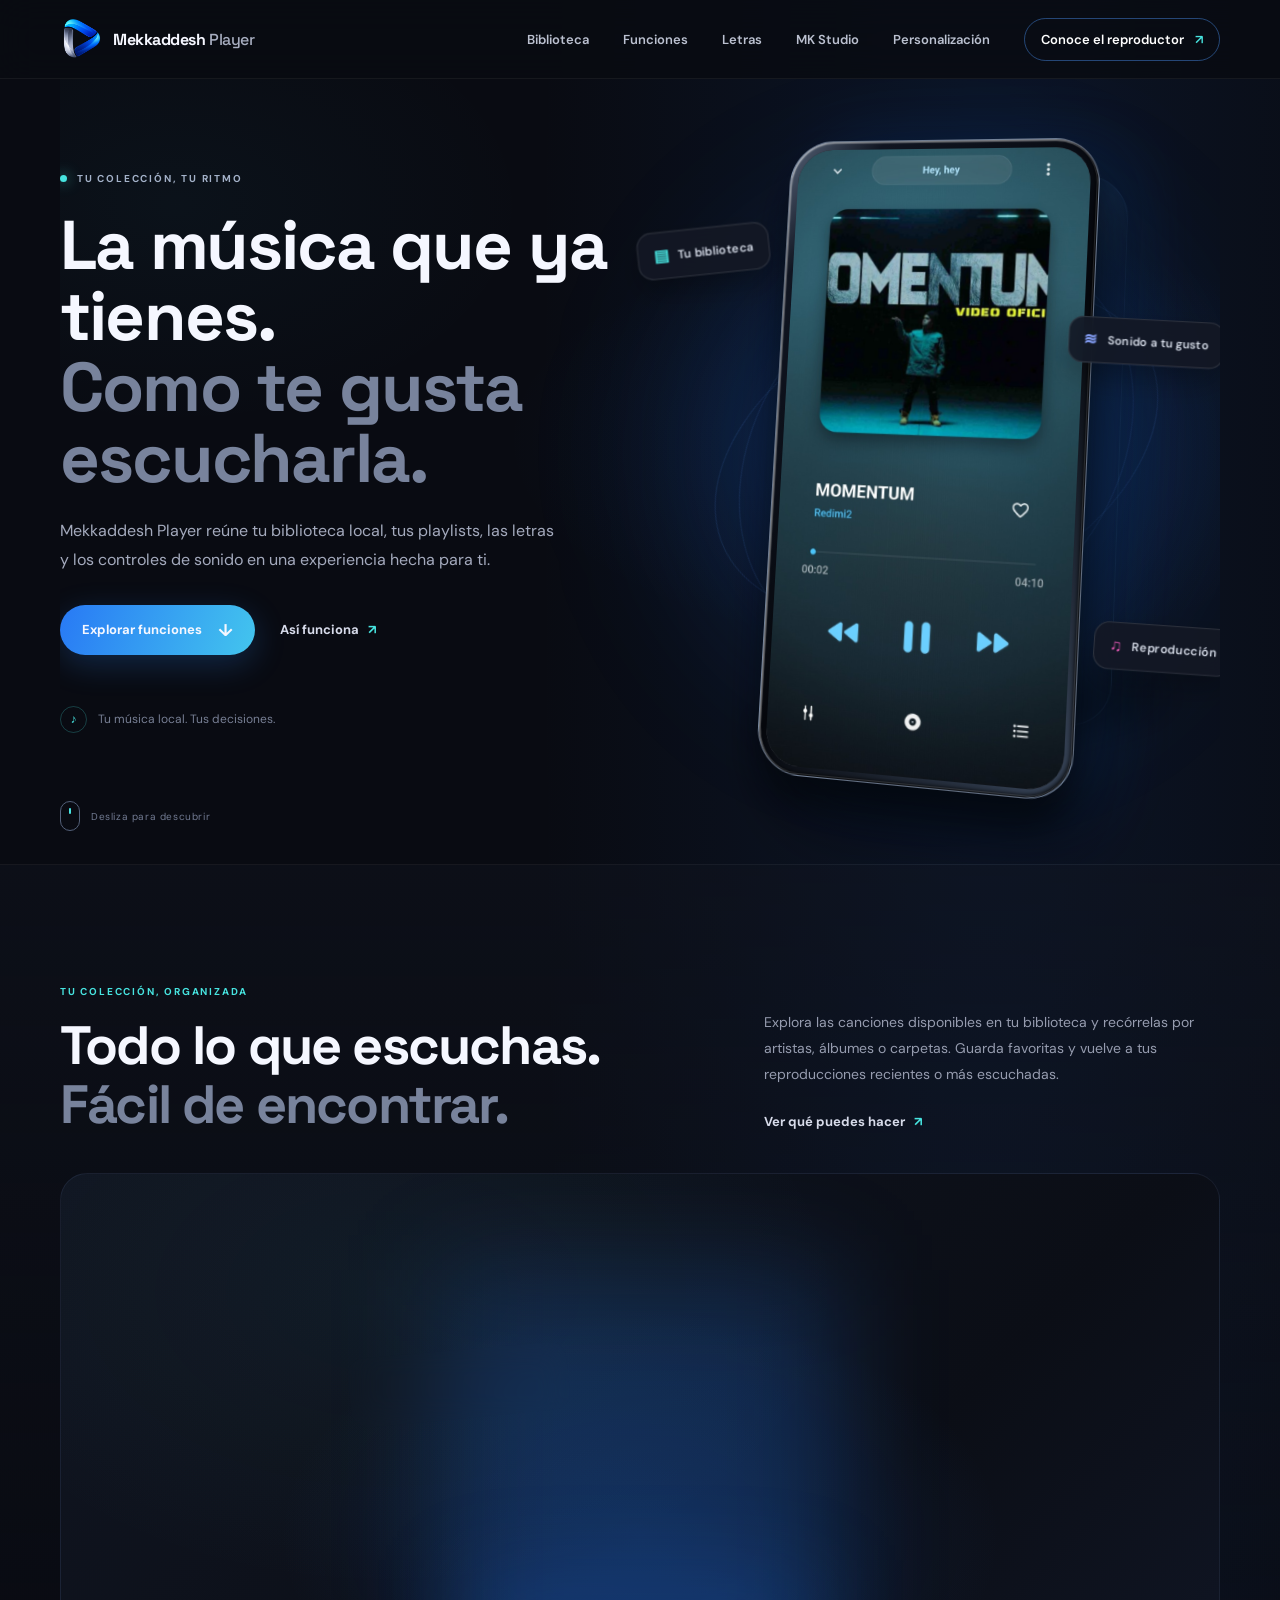
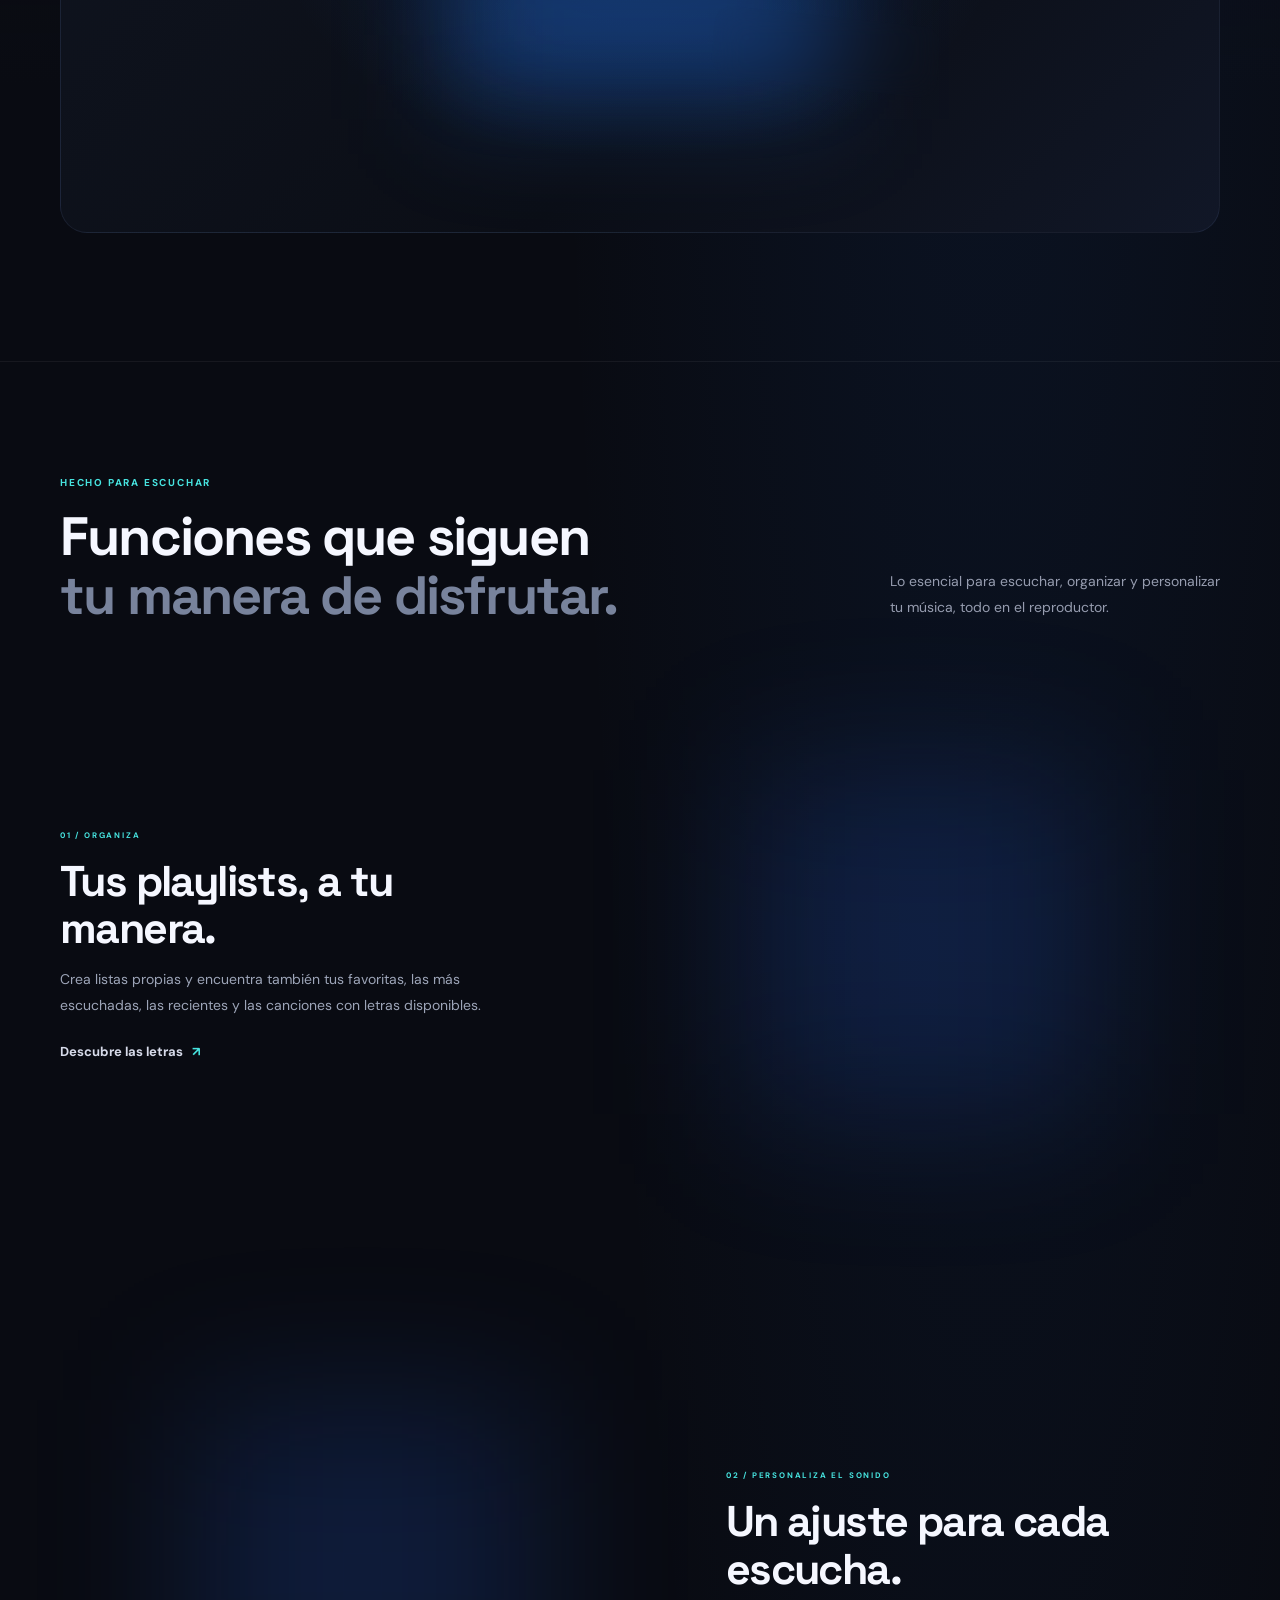
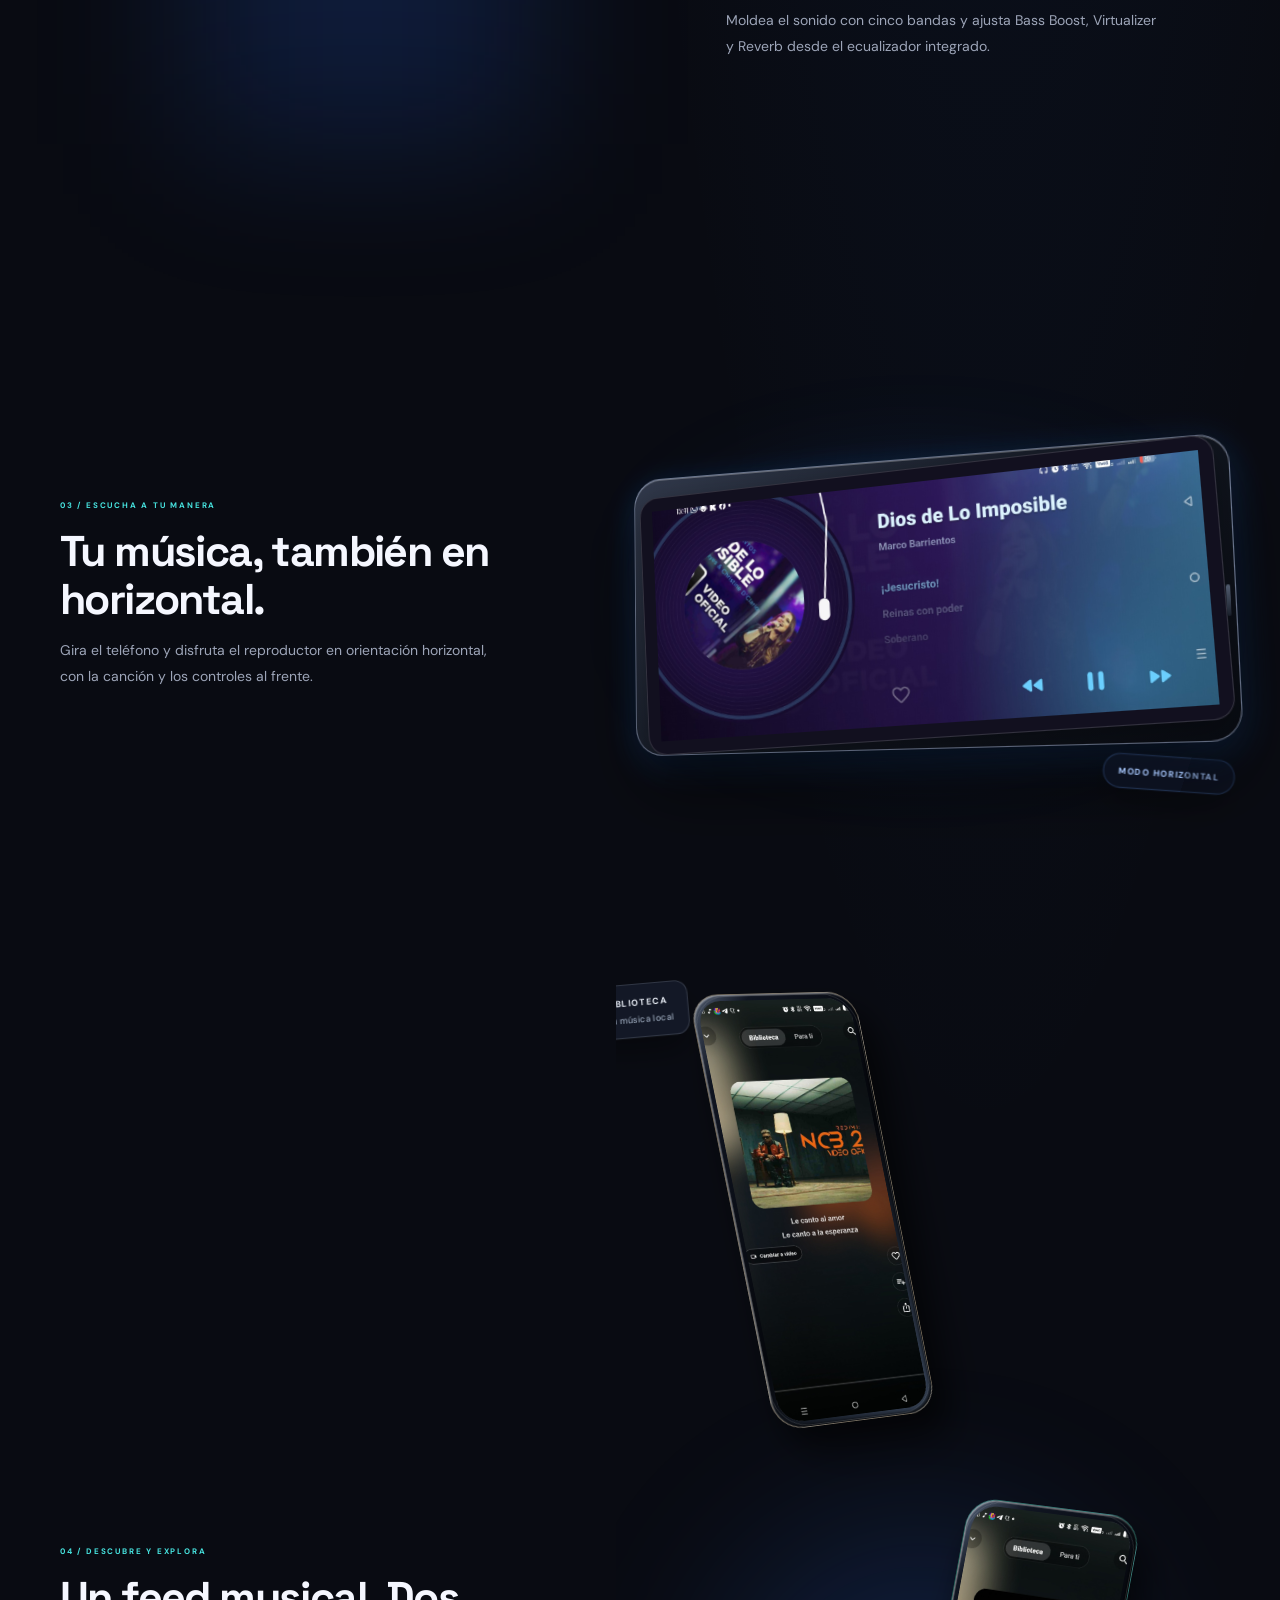
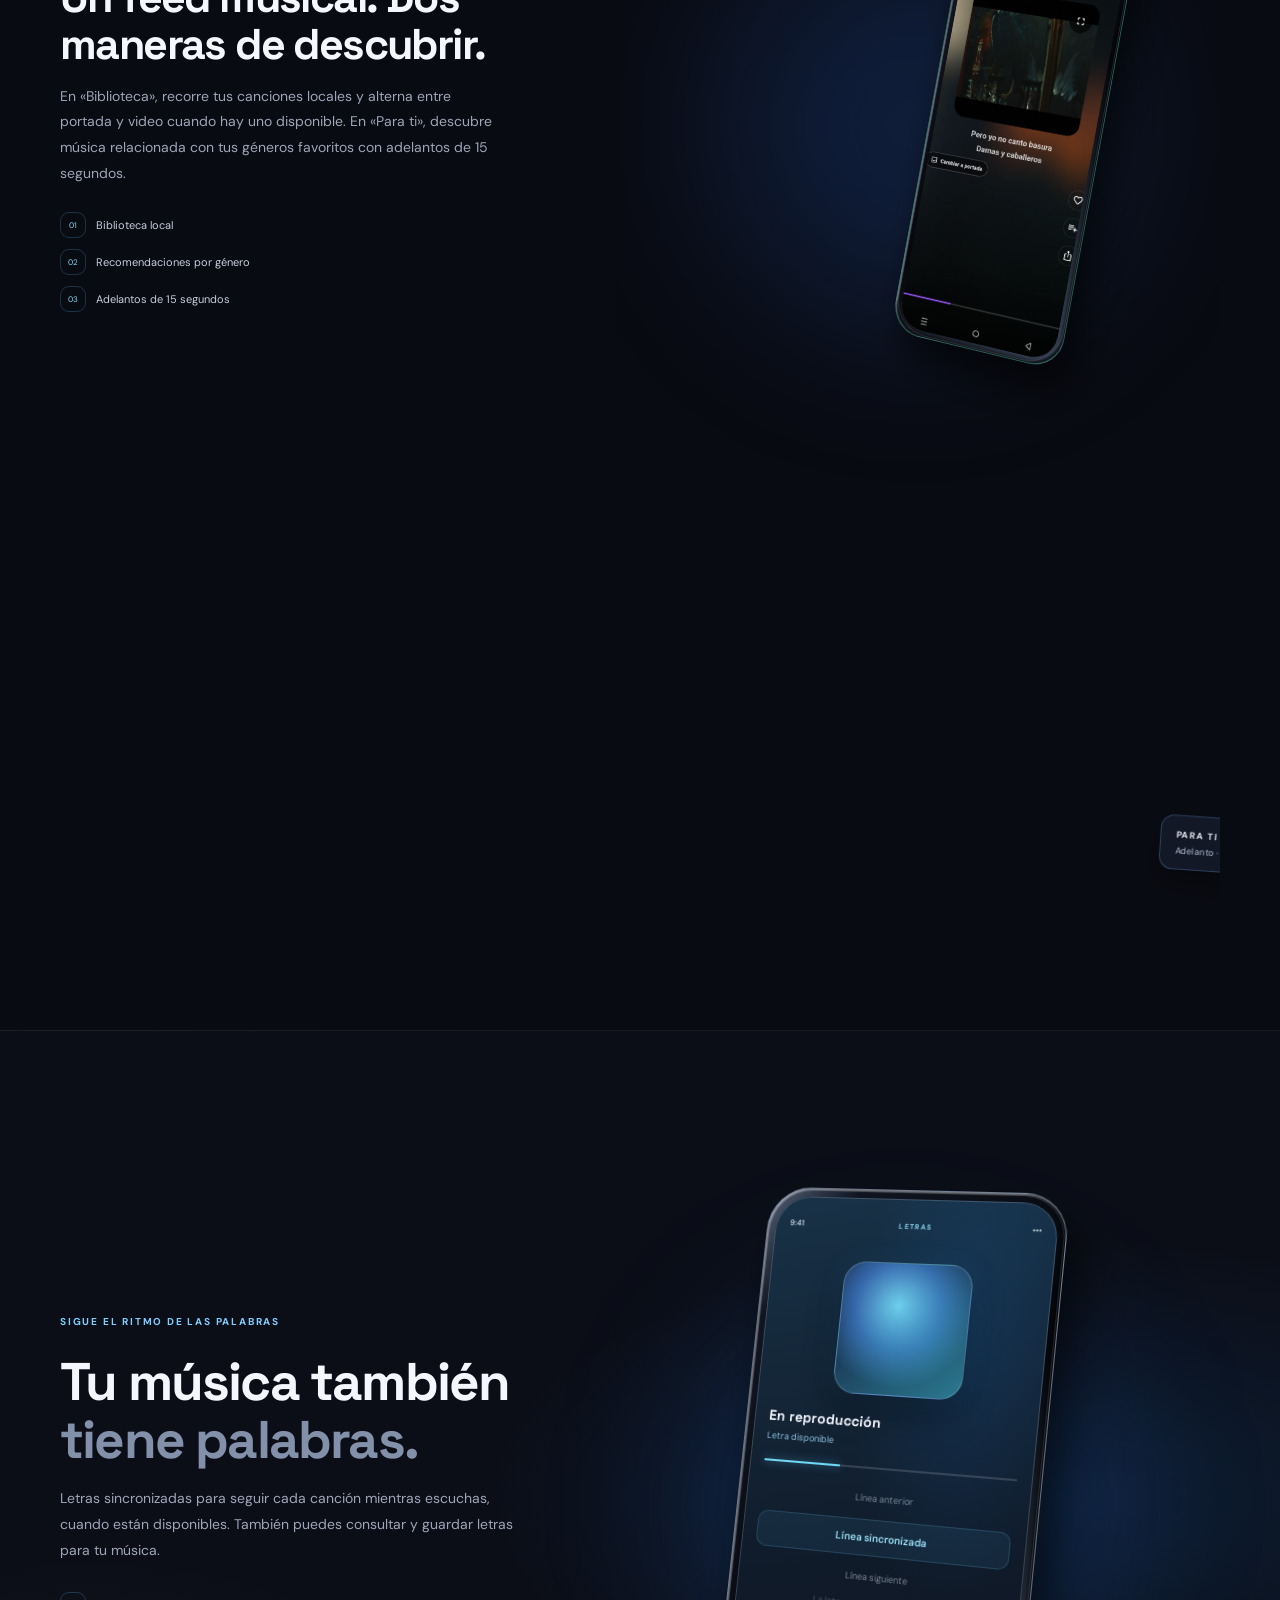
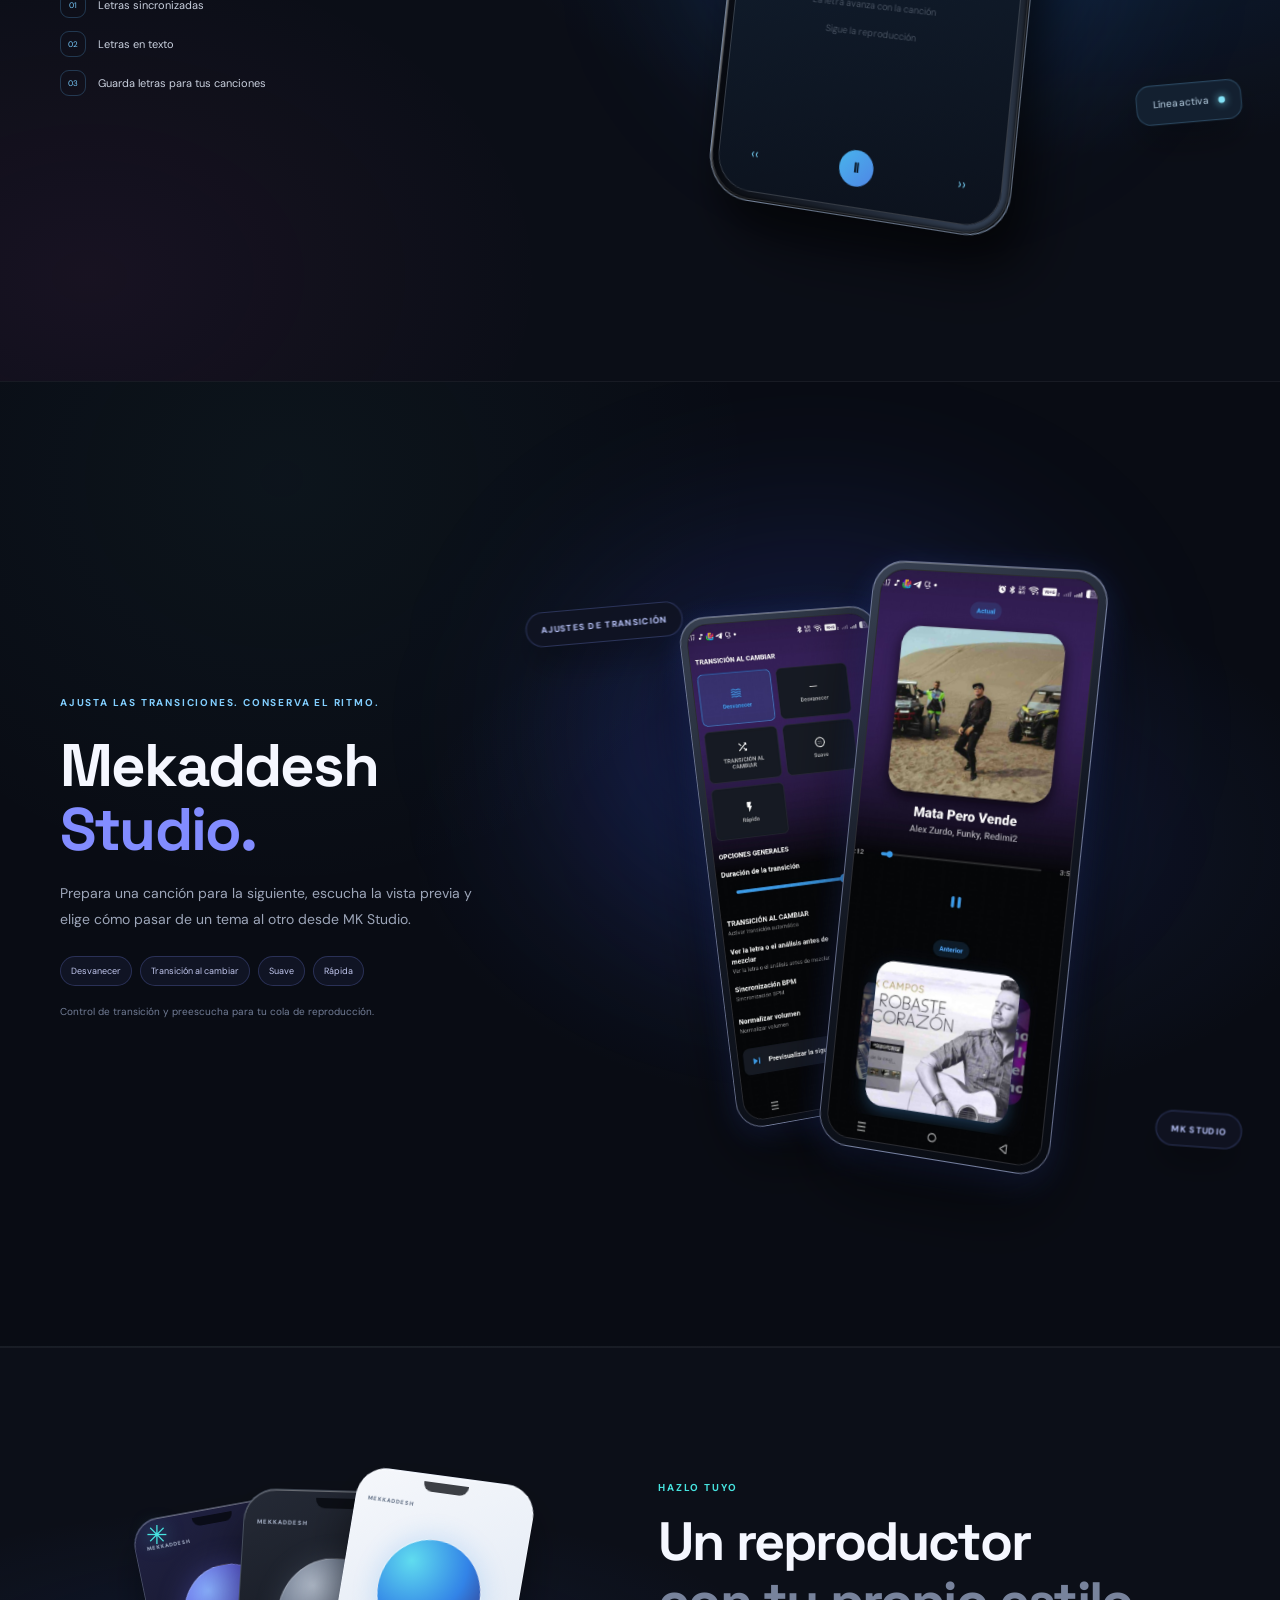
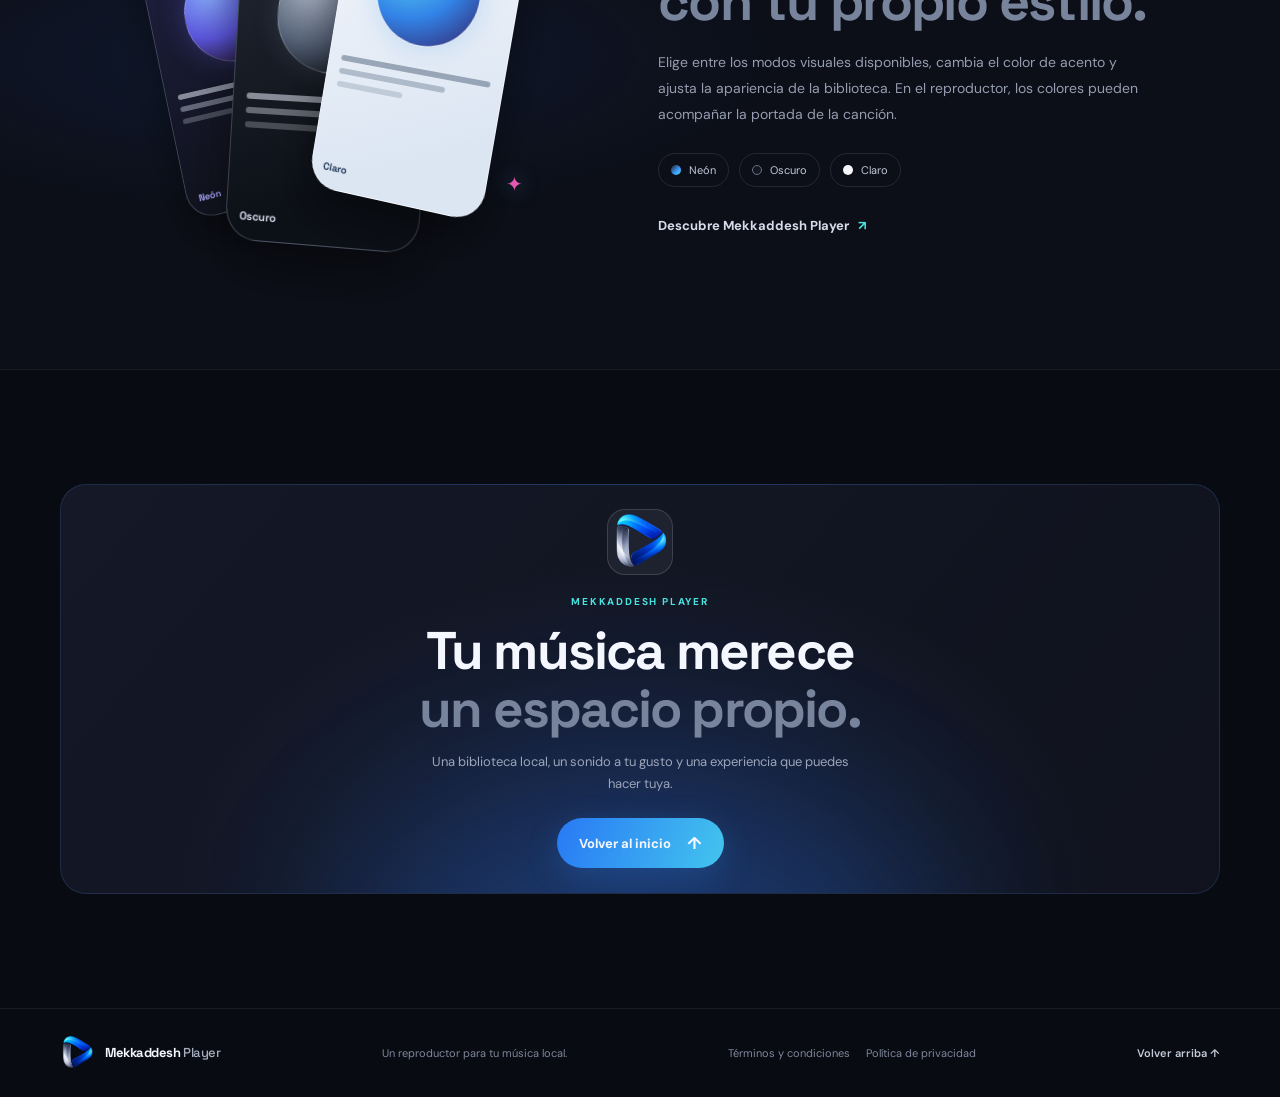
==== index.html @ 59377c95 "Prepare web landing for GitHub Pages Co-authored-by: Copilot <223556219+Copilot@users.noreply.github" ====
<!doctype html>
<html lang="es">
  <head>
    <meta charset="utf-8">
    <meta name="viewport" content="width=device-width, initial-scale=1">
    <meta name="theme-color" content="#090b12">
    <meta
      name="description"
      content="Conoce Mekkaddesh Player: música local, biblioteca organizada, letras y controles de sonido en una sola app."
    >
    <title>Mekkaddesh Player — Tu música, a tu manera</title>
    <link rel="icon" type="image/png" href="assets/images/app_icon.png">
    <link rel="preconnect" href="https://fonts.googleapis.com">
    <link rel="preconnect" href="https://fonts.gstatic.com" crossorigin>
    <link
      href="https://fonts.googleapis.com/css2?family=DM+Sans:wght@400;500;600;700&family=Space+Grotesk:wght@400;500;600;700&display=swap"
      rel="stylesheet"
    >
    <link rel="stylesheet" href="styles.css">
    <script src="script.js" defer></script>
  </head>
  <body>
    <header class="site-header">
      <nav class="nav wrap" aria-label="Navegación principal">
        <a class="brand" href="#inicio" aria-label="Mekkaddesh Player, inicio">
          <img src="assets/images/app_icon.png" alt="" width="42" height="42">
          <span>Mekkaddesh<span class="brand-light"> Player</span></span>
        </a>
        <button
          class="menu-toggle"
          type="button"
          aria-expanded="false"
          aria-controls="site-menu"
          aria-label="Abrir menú"
        >
          <span></span><span></span>
        </button>
        <div class="nav-links" id="site-menu">
          <a href="#biblioteca">Biblioteca</a>
          <a href="#funciones">Funciones</a>
          <a href="#letras">Letras</a>
          <a href="#studio">MK Studio</a>
          <a href="#personaliza">Personalización</a>
          <a class="nav-cta" href="#funciones">Conoce el reproductor <span aria-hidden="true">↗</span></a>
        </div>
      </nav>
    </header>

    <main>
      <section class="hero wrap" id="inicio">
        <div class="hero-copy">
          <p class="eyebrow"><span class="live-dot"></span> Tu colección, tu ritmo</p>
          <h1>La música que ya tienes.<br><span>Como te gusta escucharla.</span></h1>
          <p class="hero-description">
            Mekkaddesh Player reúne tu biblioteca local, tus playlists, las letras
            y los controles de sonido en una experiencia hecha para ti.
          </p>
          <div class="hero-actions">
            <a class="button button-primary" href="#funciones">Explorar funciones <span aria-hidden="true">↓</span></a>
            <a class="text-link" href="#biblioteca">Así funciona <span aria-hidden="true">↗</span></a>
          </div>
          <div class="hero-note">
            <span class="note-icon" aria-hidden="true">♪</span>
            <span>Tu música local. Tus decisiones.</span>
          </div>
        </div>

        <div class="hero-art" aria-label="Mekkaddesh Player en el teléfono">
          <div class="art-orbit orbit-one"></div>
          <div class="art-orbit orbit-two"></div>
          <div class="hero-phone-scene" data-reveal>
            <div class="phone-shadow"></div>
            <div class="device phone-device hero-phone">
              <div class="phone-frame">
                <div class="phone-screen">
                  <img
                    src="assets/player-now-playing.jpg"
                    alt="Captura real del reproductor Mekkaddesh Player mostrando la canción Momentum"
                    width="768"
                    height="1536"
                    fetchpriority="high"
                  >
                </div>
                <span class="phone-side-button side-button-one"></span>
                <span class="phone-side-button side-button-two"></span>
              </div>
            </div>
            <div class="device-reflection"></div>
          </div>
          <div class="float-tag tag-library" data-reveal><span aria-hidden="true">▤</span> Tu biblioteca</div>
          <div class="float-tag tag-lyrics" data-reveal><span aria-hidden="true">♫</span> Reproducción</div>
          <div class="float-tag tag-equalizer" data-reveal><span aria-hidden="true">≋</span> Sonido a tu gusto</div>
          <div class="hero-glow"></div>
        </div>
        <a class="scroll-cue" href="#biblioteca"><span></span> Desliza para descubrir</a>
      </section>

      <section class="intro-section" id="biblioteca">
        <div class="wrap intro-grid">
          <div>
            <p class="eyebrow">Tu colección, organizada</p>
            <h2>Todo lo que escuchas.<br><span>Fácil de encontrar.</span></h2>
          </div>
          <div class="intro-copy">
            <p>
              Explora las canciones disponibles en tu biblioteca y recórrelas por
              artistas, álbumes o carpetas. Guarda favoritas y vuelve a tus
              reproducciones recientes o más escuchadas.
            </p>
            <a class="text-link" href="#funciones">Ver qué puedes hacer <span aria-hidden="true">↗</span></a>
          </div>
        </div>
        <div class="wrap library-stage">
          <div class="library-device-wrap" data-reveal>
            <div class="device library-device">
              <div class="phone-frame">
                <div class="phone-screen library-screen">
                  <div class="library-screen-top"><span>9:41</span><span>● ● ●</span></div>
                  <div class="library-screen-heading">
                    <span class="library-greeting">TU MÚSICA</span>
                    <strong>Biblioteca</strong>
                    <span class="library-search" aria-hidden="true">⌕</span>
                  </div>
                  <div class="library-tabs"><b>Canciones</b><span>Artistas</span><span>Álbumes</span></div>
                  <div class="library-screen-list">
                    <div class="library-song song-one"><span class="song-cover"></span><span><b>Tu colección</b><i>Canciones</i></span><em>•••</em></div>
                    <div class="library-song song-two"><span class="song-cover"></span><span><b>Artistas</b><i>Explora por artista</i></span><em>›</em></div>
                    <div class="library-song song-three"><span class="song-cover"></span><span><b>Álbumes</b><i>Explora por álbum</i></span><em>›</em></div>
                    <div class="library-song song-four"><span class="song-cover"></span><span><b>Playlists</b><i>Tus listas</i></span><em>›</em></div>
                  </div>
                  <div class="library-now-playing">
                    <span class="now-playing-art"></span>
                    <span><b>Reproduciendo</b><i>Abre el reproductor</i></span>
                    <strong>Ⅱ</strong>
                  </div>
                  <div class="library-nav-dots"><i></i><i></i><i></i></div>
                </div>
              </div>
            </div>
            <span class="device-edge-glow"></span>
          </div>
          <div class="library-float-panel float-artists" data-reveal>
            <span class="panel-orb orb-violet">A</span><span><b>Artistas</b><i>Tu música, agrupada</i></span>
          </div>
          <div class="library-float-panel float-playlists" data-reveal>
            <span class="panel-orb orb-cyan">♫</span><span><b>Playlists</b><i>Favoritas y recientes</i></span>
          </div>
          <div class="library-stage-glow"></div>
        </div>
      </section>

      <section class="features-section" id="funciones">
        <div class="wrap">
          <div class="section-heading">
            <div>
              <p class="eyebrow">Hecho para escuchar</p>
              <h2>Funciones que siguen<br><span>tu manera de disfrutar.</span></h2>
            </div>
            <p>Lo esencial para escuchar, organizar y personalizar tu música, todo en el reproductor.</p>
          </div>
          <div class="feature-showcase">
            <article class="feature-row feature-playlists">
              <div class="feature-copy feature-row-copy">
                <span class="feature-number">01 / ORGANIZA</span>
                <h3>Tus playlists, a tu manera.</h3>
                <p>Crea listas propias y encuentra también tus favoritas, las más escuchadas, las recientes y las canciones con letras disponibles.</p>
                <a class="text-link" href="#letras">Descubre las letras <span aria-hidden="true">↗</span></a>
              </div>
              <div class="playlist-device-scene" data-reveal aria-label="Representación conceptual de playlists">
                <div class="device playlist-device">
                  <div class="phone-frame">
                    <div class="phone-screen playlist-screen">
                      <span class="screen-kicker">TU BIBLIOTECA</span>
                      <strong class="screen-title">Playlists</strong>
                      <div class="playlist-screen-row"><i class="playlist-art art-favorite">♡</i><span><b>Favoritas</b><em>Tus canciones guardadas</em></span><small>›</small></div>
                      <div class="playlist-screen-row"><i class="playlist-art art-recent">↺</i><span><b>Recientes</b><em>Vuelve a escuchar</em></span><small>›</small></div>
                      <div class="playlist-screen-row"><i class="playlist-art art-most">⌁</i><span><b>Más escuchadas</b><em>Lo que más suena</em></span><small>›</small></div>
                      <div class="playlist-screen-row"><i class="playlist-art art-custom">＋</i><span><b>Mis playlists</b><em>Hechas por ti</em></span><small>›</small></div>
                      <div class="playlist-mini-player"><span class="mini-art"></span><span><b>En reproducción</b><em>Tu música local</em></span><strong>Ⅱ</strong></div>
                    </div>
                  </div>
                </div>
                <span class="playlist-scene-glow"></span>
                <span class="floating-playlist-tag">Colección personal</span>
              </div>
            </article>
            <article class="feature-row feature-equalizer">
              <div class="equalizer-device-scene" data-reveal aria-label="Representación conceptual del ecualizador de cinco bandas y sus efectos">
                <div class="device equalizer-device device-back">
                  <div class="phone-frame">
                    <div class="phone-screen eq-screen-back">
                      <span class="screen-kicker">MEKKADDESH PLAYER</span>
                      <strong class="screen-title">Tu sonido</strong>
                      <div class="eq-mini-bars"><i></i><i></i><i></i><i></i><i></i><i></i><i></i><i></i><i></i></div>
                      <div class="mini-effect"><span>♫</span><b>Reproducción</b></div>
                    </div>
                  </div>
                </div>
                <div class="device equalizer-device device-front">
                  <div class="phone-frame">
                    <div class="phone-screen eq-screen">
                      <span class="screen-kicker">AJUSTES DE SONIDO</span>
                      <strong class="screen-title">Ecualizador</strong>
                      <div class="eq-sliders"><i></i><i></i><i></i><i></i><i></i></div>
                      <div class="eq-labels"><span>60 Hz</span><span>250</span><span>1 k</span><span>4 k</span><span>16 k</span></div>
                      <div class="eq-effects"><span>Bass Boost</span><span>Virtualizer</span><span>Reverb</span></div>
                    </div>
                  </div>
                </div>
                <span class="eq-scene-glow"></span>
              </div>
              <div class="feature-copy feature-row-copy">
                <span class="feature-number">02 / PERSONALIZA EL SONIDO</span>
                <h3>Un ajuste para cada escucha.</h3>
                <p>Moldea el sonido con cinco bandas y ajusta Bass Boost, Virtualizer y Reverb desde el ecualizador integrado.</p>
              </div>
            </article>
            <article class="feature-row feature-landscape">
              <div class="feature-copy feature-row-copy">
                <span class="feature-number">03 / ESCUCHA A TU MANERA</span>
                <h3>Tu música, también en horizontal.</h3>
                <p>Gira el teléfono y disfruta el reproductor en orientación horizontal, con la canción y los controles al frente.</p>
              </div>
              <div class="landscape-device-scene" data-reveal aria-label="Captura real del reproductor Mekaddesh Player en orientación horizontal dentro de un teléfono 3D">
                <span class="landscape-scene-glow"></span>
                <div class="landscape-device">
                  <div class="landscape-frame">
                    <img
                      src="assets/horizontal-player.jpg"
                      alt="Reproductor de Mekaddesh Player en orientación horizontal, con canción, artista y controles visibles"
                      width="1732"
                      height="768"
                      loading="lazy"
                    >
                  </div>
                  <span class="landscape-camera" aria-hidden="true"></span>
                </div>
                <span class="landscape-float-label">MODO HORIZONTAL</span>
              </div>
            </article>
            <article class="feature-row feature-discover">
              <div class="feature-copy feature-row-copy">
                <span class="feature-number">04 / DESCUBRE Y EXPLORA</span>
                <h3>Un feed musical. Dos maneras de descubrir.</h3>
                <p>
                  En «Biblioteca», recorre tus canciones locales y alterna entre
                  portada y video cuando hay uno disponible. En «Para ti»,
                  descubre música relacionada con tus géneros favoritos con
                  adelantos de 15 segundos.
                </p>
                <div class="discover-modes">
                  <span><i>01</i> Biblioteca local</span>
                  <span><i>02</i> Recomendaciones por género</span>
                  <span><i>03</i> Adelantos de 15 segundos</span>
                </div>
              </div>
              <div class="discover-device-scene" data-reveal aria-label="Capturas reales de los modos Para ti y Biblioteca de Mekkaddesh Player dentro de teléfonos 3D">
                <span class="discover-scene-glow"></span>
                <div class="device discover-phone discover-library-video">
                  <div class="phone-frame">
                    <div class="phone-screen">
                      <img
                        src="assets/discover-library-video.jpg"
                        alt="Captura real de Biblioteca mostrando una canción con su portada y la opción Cambiar a video"
                        width="768"
                        height="1920"
                        loading="lazy"
                      >
                    </div>
                  </div>
                </div>
                <div class="device discover-phone discover-library-cover">
                  <div class="phone-frame">
                    <div class="phone-screen">
                      <img
                        src="assets/discover-library-cover.jpg"
                        alt="Captura real de Biblioteca mostrando el video de una canción y la opción Cambiar a portada"
                        width="768"
                        height="1920"
                        loading="lazy"
                      >
                    </div>
                  </div>
                </div>
                <div class="device discover-phone discover-for-you">
                  <div class="phone-frame">
                    <div class="phone-screen">
                      <img
                        src="assets/discover-for-you.jpg"
                        alt="Captura real de Para ti mostrando una recomendación musical de un género seleccionado"
                        width="768"
                        height="1920"
                        loading="lazy"
                      >
                    </div>
                  </div>
                </div>
                <span class="discover-float-label discover-label-library">BIBLIOTECA <i>Tu música local</i></span>
                <span class="discover-float-label discover-label-for-you">PARA TI <i>Adelanto · 15 s</i></span>
              </div>
            </article>
          </div>
        </div>
      </section>

      <section class="lyrics-section" id="letras">
        <div class="wrap lyrics-grid">
          <div class="lyrics-copy">
            <p class="eyebrow">Sigue el ritmo de las palabras</p>
            <h2>Tu música también<br><span>tiene palabras.</span></h2>
            <p>
              Letras sincronizadas para seguir cada canción mientras escuchas,
              cuando están disponibles. También puedes consultar y guardar
              letras para tu música.
            </p>
            <div class="lyrics-points">
              <span><i>01</i> Letras sincronizadas</span>
              <span><i>02</i> Letras en texto</span>
              <span><i>03</i> Guarda letras para tus canciones</span>
            </div>
          </div>
          <div class="lyrics-device-scene" data-reveal aria-label="Representación conceptual de la pantalla de letras">
            <span class="lyrics-halo"></span>
            <div class="device lyrics-device">
              <div class="phone-frame">
                <div class="phone-screen lyrics-screen">
                  <div class="lyrics-screen-top"><span>9:41</span><b>LETRAS</b><span>•••</span></div>
                  <div class="lyrics-artwork"></div>
                  <div class="lyrics-track"><strong>En reproducción</strong><span>Letra disponible</span></div>
                  <div class="lyrics-rule"><i></i></div>
                  <div class="lyrics-lines">
                    <span>Línea anterior</span>
                    <strong>Línea sincronizada</strong>
                    <span>Línea siguiente</span>
                    <span class="lyrics-line-muted">La letra avanza con la canción</span>
                    <span class="lyrics-line-muted">Sigue la reproducción</span>
                  </div>
                  <div class="lyrics-controls"><span>‹‹</span><b>Ⅱ</b><span>››</span></div>
                </div>
              </div>
            </div>
            <span class="lyrics-float-chip">Línea activa <i></i></span>
          </div>
        </div>
      </section>

      <section class="studio-section" id="studio">
        <div class="wrap studio-grid">
          <div class="studio-copy">
            <p class="eyebrow">Ajusta las transiciones. Conserva el ritmo.</p>
            <h2>Mekaddesh<br><span>Studio.</span></h2>
            <p>
              Prepara una canción para la siguiente, escucha la vista previa y
              elige cómo pasar de un tema al otro desde MK Studio.
            </p>
            <div class="studio-transitions">
              <span>Desvanecer</span><span>Transición al cambiar</span><span>Suave</span><span>Rápida</span>
            </div>
            <p class="studio-footnote">Control de transición y preescucha para tu cola de reproducción.</p>
          </div>
          <div class="studio-device-scene" data-reveal aria-label="Capturas reales de MK Studio: controles de transición y reproductor en dos teléfonos 3D">
            <span class="studio-glow"></span>
            <div class="studio-image-phone studio-image-settings">
              <div class="studio-image-frame">
                <img
                  src="assets/studio-settings.jpg"
                  alt="Captura real de MK Studio con opciones de transición, duración y ajustes generales"
                  width="768"
                  height="1732"
                  loading="lazy"
                >
              </div>
            </div>
            <div class="studio-image-phone studio-image-player">
              <div class="studio-image-frame">
                <img
                  src="assets/studio-player.jpg"
                  alt="Captura real de MK Studio con canción actual, controles de reproducción y vista previa de canciones"
                  width="768"
                  height="1732"
                  loading="lazy"
                >
              </div>
            </div>
            <span class="studio-image-label studio-label-settings">AJUSTES DE TRANSICIÓN</span>
            <span class="studio-image-label studio-label-player">MK STUDIO</span>
          </div>
        </div>
      </section>

      <section class="personal-section" id="personaliza">
        <div class="wrap personal-grid">
          <div class="personal-visual" data-reveal aria-label="Representación de los modos de apariencia">
            <div class="theme-device theme-neon">
              <span class="theme-device-top">MEKKADDESH</span><span class="theme-device-orb"></span>
              <span class="theme-device-lines"><i></i><i></i><i></i></span><b>Neón</b>
            </div>
            <div class="theme-device theme-dark">
              <span class="theme-device-top">MEKKADDESH</span><span class="theme-device-orb"></span>
              <span class="theme-device-lines"><i></i><i></i><i></i></span><b>Oscuro</b>
            </div>
            <div class="theme-device theme-light">
              <span class="theme-device-top">MEKKADDESH</span><span class="theme-device-orb"></span>
              <span class="theme-device-lines"><i></i><i></i><i></i></span><b>Claro</b>
            </div>
            <span class="personal-spark spark-left">✳</span>
            <span class="personal-spark spark-right">✦</span>
          </div>
          <div class="personal-copy">
            <p class="eyebrow">Hazlo tuyo</p>
            <h2>Un reproductor<br><span>con tu propio estilo.</span></h2>
            <p>
              Elige entre los modos visuales disponibles, cambia el color de
              acento y ajusta la apariencia de la biblioteca. En el reproductor,
              los colores pueden acompañar la portada de la canción.
            </p>
            <div class="theme-options">
              <span><i class="swatch swatch-neon"></i>Neón</span>
              <span><i class="swatch swatch-dark"></i>Oscuro</span>
              <span><i class="swatch swatch-light"></i>Claro</span>
            </div>
            <a class="text-link" href="#cierre">Descubre Mekkaddesh Player <span aria-hidden="true">↗</span></a>
          </div>
        </div>
      </section>

      <section class="closing-section" id="cierre">
        <div class="wrap closing-card">
          <div class="closing-icon"><img src="assets/images/app_icon.png" alt="" width="58" height="58"></div>
          <p class="eyebrow">Mekkaddesh Player</p>
          <h2>Tu música merece<br><span>un espacio propio.</span></h2>
          <p>Una biblioteca local, un sonido a tu gusto y una experiencia que puedes hacer tuya.</p>
          <a class="button button-primary" href="#inicio">Volver al inicio <span aria-hidden="true">↑</span></a>
          <div class="closing-glow"></div>
        </div>
      </section>
    </main>

    <footer class="site-footer">
      <div class="wrap footer-content">
        <a class="brand footer-brand" href="#inicio">
          <img src="assets/images/app_icon.png" alt="" width="34" height="34">
          <span>Mekkaddesh<span class="brand-light"> Player</span></span>
        </a>
        <span class="footer-note">Un reproductor para tu música local.</span>
        <nav class="footer-legal-links" aria-label="Información legal">
          <a href="terms.html">Términos y condiciones</a>
          <a href="privacy.html">Política de privacidad</a>
        </nav>
        <a class="footer-top" href="#inicio">Volver arriba ↑</a>
      </div>
    </footer>
  </body>
</html>
---- styles.css ----
:root {
  color-scheme: dark;
  --bg: #090b12;
  --surface: #11141e;
  --surface-raised: #171b28;
  --text: #f5f7ff;
  --muted: #969caf;
  --blue: #3c9bff;
  --cyan: #47e4e0;
  --pink: #f15cbd;
  --line: rgba(255, 255, 255, 0.1);
  --font-display: "Space Grotesk", sans-serif;
  --font-body: "DM Sans", sans-serif;
}

* {
  box-sizing: border-box;
}

html {
  scroll-behavior: smooth;
  scroll-padding-top: 90px;
}

body {
  margin: 0;
  background:
    radial-gradient(ellipse at 77% 5%, rgba(29, 102, 212, 0.11), transparent 28rem),
    var(--bg);
  color: var(--text);
  font-family: var(--font-body);
  -webkit-font-smoothing: antialiased;
}

a {
  color: inherit;
  text-decoration: none;
}

button {
  font: inherit;
}

.wrap {
  width: min(1160px, calc(100% - 48px));
  margin-inline: auto;
}

.site-header {
  position: sticky;
  z-index: 10;
  top: 0;
  border-bottom: 1px solid rgba(255, 255, 255, 0.055);
  background: rgba(9, 11, 18, 0.82);
  backdrop-filter: blur(18px);
}

.nav {
  display: flex;
  min-height: 78px;
  align-items: center;
  justify-content: space-between;
}

.brand {
  display: inline-flex;
  align-items: center;
  gap: 11px;
  font-family: var(--font-display);
  font-size: 16px;
  font-weight: 700;
  letter-spacing: -0.45px;
}

.brand img {
  border-radius: 11px;
  object-fit: contain;
}

.brand-light {
  color: #a7aec0;
  font-weight: 500;
}

.nav-links {
  display: flex;
  align-items: center;
  gap: 34px;
  color: #bbc1d0;
  font-size: 13px;
  font-weight: 600;
}

.nav-links > a:not(.nav-cta):hover,
.text-link:hover,
.footer-top:hover {
  color: var(--cyan);
}

.nav-cta {
  padding: 12px 16px;
  border: 1px solid rgba(77, 154, 255, 0.42);
  border-radius: 999px;
  color: white;
  transition: border-color 160ms ease, background 160ms ease;
}

.nav-cta:hover {
  border-color: var(--blue);
  background: rgba(60, 155, 255, 0.13);
}

.nav-cta span {
  margin-left: 8px;
  color: var(--cyan);
}

.menu-toggle {
  display: none;
  width: 44px;
  height: 44px;
  align-items: center;
  justify-content: center;
  flex-direction: column;
  gap: 6px;
  border: 1px solid var(--line);
  border-radius: 50%;
  background: var(--surface);
  color: var(--text);
}

.menu-toggle span {
  width: 16px;
  height: 2px;
  border-radius: 2px;
  background: currentColor;
}

.hero {
  position: relative;
  display: grid;
  min-height: 680px;
  align-items: center;
  grid-template-columns: 1.02fr 0.98fr;
  padding-block: 66px 104px;
  overflow: clip;
}

.hero-copy {
  position: relative;
  z-index: 1;
  max-width: 620px;
}

.eyebrow,
.mini-label,
.visual-label,
.feature-number,
.sound-caption {
  font-size: 10px;
  font-weight: 700;
  letter-spacing: 1.8px;
}

.eyebrow {
  display: flex;
  align-items: center;
  gap: 10px;
  margin: 0 0 25px;
  color: #a4b2c9;
  text-transform: uppercase;
}

.live-dot,
.library-footer i {
  width: 7px;
  height: 7px;
  border-radius: 50%;
  background: var(--cyan);
  box-shadow: 0 0 14px rgba(71, 228, 224, 0.8);
}

h1,
h2,
h3,
p {
  margin-top: 0;
}

h1,
h2,
h3 {
  font-family: var(--font-display);
  letter-spacing: -1.8px;
}

.hero h1 {
  margin-bottom: 23px;
  font-size: clamp(42px, 5.45vw, 69px);
  font-weight: 700;
  line-height: 1.03;
}

.hero h1 span,
.intro-grid h2 span,
.section-heading h2 span,
.personal-copy h2 span,
.closing-card h2 span {
  color: #78839c;
}

.hero-description {
  max-width: 500px;
  margin-bottom: 30px;
  color: #a4aabd;
  font-size: 16px;
  line-height: 1.8;
}

.hero-actions {
  display: flex;
  align-items: center;
  gap: 25px;
}

.button {
  display: inline-flex;
  min-height: 50px;
  align-items: center;
  justify-content: center;
  gap: 16px;
  padding: 0 22px;
  border-radius: 999px;
  font-size: 13px;
  font-weight: 700;
  transition: transform 160ms ease, box-shadow 160ms ease;
}

.button:hover {
  transform: translateY(-2px);
}

.button-primary {
  background: linear-gradient(110deg, #2879f5, #43c5ee);
  box-shadow: 0 9px 32px rgba(44, 132, 241, 0.24);
}

.button-primary:hover {
  box-shadow: 0 12px 38px rgba(44, 132, 241, 0.38);
}

.button-primary span {
  font-size: 17px;
}

.text-link {
  display: inline-flex;
  align-items: center;
  gap: 9px;
  color: #d7dbea;
  font-size: 13px;
  font-weight: 700;
  transition: color 160ms ease;
}

.text-link span {
  color: var(--cyan);
}

.hero-note {
  display: flex;
  align-items: center;
  gap: 11px;
  margin-top: 51px;
  color: #777f94;
  font-size: 12px;
}

.note-icon {
  display: grid;
  width: 27px;
  height: 27px;
  place-items: center;
  border: 1px solid rgba(71, 228, 224, 0.24);
  border-radius: 50%;
  color: var(--cyan);
}

.hero-art {
  position: relative;
  display: grid;
  min-height: 520px;
  place-items: center;
  isolation: isolate;
}

.hero-glow {
  position: absolute;
  z-index: -1;
  width: 410px;
  height: 410px;
  border-radius: 50%;
  background: rgba(19, 108, 236, 0.13);
  filter: blur(70px);
}

.art-orbit {
  position: absolute;
  border: 1px solid rgba(79, 143, 238, 0.14);
  border-radius: 50%;
  transform: rotate(-24deg);
}

.orbit-one {
  width: 480px;
  height: 305px;
}

.orbit-two {
  width: 365px;
  height: 470px;
  transform: rotate(42deg);
}

.sound-card {
  position: relative;
  z-index: 1;
  width: min(310px, 76vw);
  padding: 19px 20px 17px;
  overflow: hidden;
  border: 1px solid rgba(255, 255, 255, 0.12);
  border-radius: 27px;
  background: linear-gradient(155deg, rgba(30, 37, 56, 0.96), rgba(13, 16, 27, 0.98) 65%);
  box-shadow: 0 36px 100px rgba(0, 0, 0, 0.54), 0 0 75px rgba(30, 124, 243, 0.15);
  transform: rotate(3deg);
}

.sound-card-top {
  display: flex;
  align-items: center;
  justify-content: space-between;
}

.sound-mark {
  display: grid;
  width: 36px;
  height: 36px;
  place-items: center;
  border: 1px solid rgba(255, 255, 255, 0.1);
  border-radius: 12px;
  background: rgba(255, 255, 255, 0.06);
}

.sound-mark img {
  object-fit: contain;
}

.sound-caption {
  margin-left: auto;
  color: #858da3;
  font-size: 8px;
}

.sound-menu {
  margin-left: 17px;
  color: #9299aa;
  letter-spacing: 2px;
}

.record-art {
  position: relative;
  display: grid;
  width: 165px;
  height: 165px;
  place-items: center;
  margin: 27px auto 23px;
  border: 1px solid rgba(115, 222, 242, 0.27);
  border-radius: 50%;
  background: radial-gradient(circle at 32% 24%, #69edec 0, #2689f7 28%, #1433a6 66%, #171635 100%);
  box-shadow: 0 0 43px rgba(50, 167, 246, 0.23), inset 0 0 27px rgba(5, 8, 35, 0.62);
}

.record-art::before,
.record-art::after {
  position: absolute;
  content: "";
  border: 1px solid rgba(255, 255, 255, 0.17);
  border-radius: 50%;
}

.record-art::before {
  inset: 12px;
}

.record-art::after {
  inset: 24px;
}

.record-inner {
  display: grid;
  width: 60px;
  height: 60px;
  place-items: center;
  border: 1px solid rgba(255, 255, 255, 0.38);
  border-radius: 50%;
  background: #111a32;
  color: #8ce7f7;
  font-family: var(--font-display);
  font-size: 15px;
  font-weight: 700;
  letter-spacing: 1px;
}

.record-spark {
  position: absolute;
  width: 6px;
  height: 6px;
  border-radius: 50%;
  background: white;
  box-shadow: 0 0 13px white;
}

.spark-a {
  top: 32px;
  right: 16px;
}

.spark-b {
  bottom: 28px;
  left: 15px;
  width: 4px;
  height: 4px;
}

.sound-track {
  display: grid;
  gap: 5px;
  text-align: center;
}

.track-title {
  font-family: var(--font-display);
  font-size: 17px;
  font-weight: 600;
}

.track-subtitle {
  color: #8991a7;
  font-size: 11px;
}

.sound-progress {
  height: 3px;
  margin-top: 20px;
  border-radius: 5px;
  background: rgba(255, 255, 255, 0.14);
}

.sound-progress span {
  display: block;
  width: 58%;
  height: 100%;
  border-radius: inherit;
  background: linear-gradient(90deg, var(--blue), var(--cyan));
}

.sound-controls {
  display: flex;
  align-items: center;
  justify-content: center;
  gap: 27px;
  margin-top: 14px;
  color: #bec6d8;
  font-size: 18px;
}

.play-button {
  display: grid;
  width: 39px;
  height: 39px;
  place-items: center;
  border-radius: 50%;
  background: linear-gradient(135deg, #348bff, #46d9ed);
  color: #07101c;
  font-size: 15px;
}

.equalizer {
  display: flex;
  height: 31px;
  align-items: end;
  justify-content: space-between;
  gap: 3px;
  margin-top: 19px;
  opacity: 0.6;
}

.equalizer i {
  flex: 1;
  height: var(--bar, 35%);
  border-radius: 4px 4px 1px 1px;
  background: linear-gradient(0deg, #315dff, #4be1df);
}

.equalizer i:nth-child(5n + 1) { --bar: 35%; }
.equalizer i:nth-child(5n + 2) { --bar: 75%; }
.equalizer i:nth-child(5n + 3) { --bar: 53%; }
.equalizer i:nth-child(5n + 4) { --bar: 92%; }
.equalizer i:nth-child(5n) { --bar: 44%; }

.float-tag {
  position: absolute;
  z-index: 2;
  display: flex;
  align-items: center;
  gap: 9px;
  padding: 11px 14px;
  border: 1px solid rgba(255, 255, 255, 0.12);
  border-radius: 14px;
  background: rgba(19, 23, 36, 0.88);
  box-shadow: 0 12px 30px rgba(0, 0, 0, 0.3);
  color: #d9dfeb;
  font-size: 11px;
  font-weight: 600;
  backdrop-filter: blur(12px);
}

.float-tag span {
  color: var(--cyan);
  font-size: 15px;
}

.tag-library {
  top: 118px;
  left: 0;
  transform: rotate(-5deg);
}

.tag-lyrics {
  right: -4px;
  bottom: 125px;
  transform: rotate(4deg);
}

.tag-lyrics span {
  color: var(--pink);
}

.scroll-cue {
  position: absolute;
  bottom: 33px;
  left: 0;
  display: flex;
  align-items: center;
  gap: 11px;
  color: #717a91;
  font-size: 10px;
  letter-spacing: 0.6px;
}

.scroll-cue span {
  width: 20px;
  height: 30px;
  border: 1px solid #536079;
  border-radius: 12px;
}

.scroll-cue span::after {
  display: block;
  width: 2px;
  height: 6px;
  margin: 6px auto;
  border-radius: 2px;
  background: var(--cyan);
  content: "";
}

.intro-section {
  padding: 120px 0 128px;
  border-top: 1px solid rgba(255, 255, 255, 0.055);
  background: linear-gradient(180deg, rgba(16, 20, 31, 0.45), transparent 75%);
}

.intro-grid {
  display: grid;
  align-items: end;
  grid-template-columns: 1fr 0.72fr;
  gap: 70px;
}

.intro-grid .eyebrow,
.section-heading .eyebrow,
.personal-copy .eyebrow {
  margin-bottom: 18px;
  color: var(--cyan);
}

.intro-grid h2,
.section-heading h2,
.personal-copy h2,
.closing-card h2 {
  margin-bottom: 0;
  font-size: clamp(34px, 4.6vw, 54px);
  line-height: 1.1;
}

.intro-copy {
  padding-bottom: 4px;
}

.intro-copy p,
.section-heading > p,
.personal-copy > p:not(.eyebrow) {
  margin-bottom: 22px;
  color: var(--muted);
  font-size: 14px;
  line-height: 1.85;
}

.library-visual {
  position: relative;
  margin-top: 65px;
  overflow: hidden;
  border: 1px solid rgba(126, 156, 215, 0.17);
  border-radius: 24px;
  background:
    radial-gradient(ellipse at 75% 10%, rgba(41, 119, 224, 0.17), transparent 42%),
    linear-gradient(135deg, #151a28, #10131d 60%, #111524);
  box-shadow: 0 32px 90px rgba(0, 0, 0, 0.25);
}

.library-topline {
  display: flex;
  height: 51px;
  align-items: center;
  justify-content: space-between;
  padding-inline: 23px;
  border-bottom: 1px solid rgba(255, 255, 255, 0.07);
  color: #79839a;
  font-size: 8px;
  font-weight: 700;
  letter-spacing: 1.4px;
}

.library-topline b {
  padding-inline: 6px;
  color: #58647e;
}

.window-dots {
  display: flex;
  gap: 5px;
}

.window-dots i {
  width: 6px;
  height: 6px;
  border-radius: 50%;
  background: #57627a;
}

.window-dots i:first-child { background: #f26e83; }
.window-dots i:nth-child(2) { background: #f4c15f; }
.window-dots i:nth-child(3) { background: #52d69c; }

.library-spark {
  color: var(--cyan);
  font-size: 14px;
}

.library-content {
  padding: 48px 7% 50px;
}

.library-heading {
  display: flex;
  align-items: center;
  justify-content: space-between;
  margin-bottom: 34px;
}

.mini-label {
  color: #7e8aa5;
  font-size: 8px;
}

.library-heading h3 {
  margin: 10px 0 0;
  font-size: clamp(20px, 3vw, 28px);
  letter-spacing: -0.8px;
}

.library-symbol {
  display: grid;
  width: 55px;
  height: 55px;
  place-items: center;
  border: 1px solid rgba(71, 228, 224, 0.28);
  border-radius: 17px;
  background: rgba(71, 228, 224, 0.08);
  color: var(--cyan);
  font-size: 24px;
}

.library-categories {
  display: grid;
  grid-template-columns: repeat(4, 1fr);
  gap: 13px;
}

.category-card {
  display: grid;
  min-height: 141px;
  align-content: start;
  justify-items: start;
  padding: 17px;
  border: 1px solid rgba(255, 255, 255, 0.08);
  border-radius: 16px;
  background: rgba(255, 255, 255, 0.025);
}

.category-icon {
  display: grid;
  width: 33px;
  height: 33px;
  place-items: center;
  margin-bottom: 17px;
  border-radius: 10px;
  font-size: 16px;
}

.icon-blue { background: rgba(60, 155, 255, 0.15); color: #62b1ff; }
.icon-purple { background: rgba(159, 113, 255, 0.15); color: #bd9bff; }
.icon-pink { background: rgba(241, 92, 189, 0.13); color: #fa8fd3; }
.icon-green { background: rgba(71, 228, 224, 0.12); color: #70e8d9; }

.category-name {
  font-family: var(--font-display);
  font-size: 13px;
  font-weight: 600;
}

.category-detail {
  margin-top: 5px;
  color: #858da1;
  font-size: 10px;
}

.library-footer {
  display: flex;
  min-height: 43px;
  align-items: center;
  justify-content: space-between;
  padding-inline: 23px;
  border-top: 1px solid rgba(255, 255, 255, 0.07);
  color: #818ba1;
  font-size: 10px;
}

.library-footer > span:first-child {
  display: flex;
  align-items: center;
  gap: 8px;
}

.library-footer i {
  width: 5px;
  height: 5px;
}

.footer-wave {
  color: #5578d5;
  letter-spacing: 3px;
}

.features-section {
  padding: 114px 0 126px;
  border-top: 1px solid rgba(255, 255, 255, 0.055);
}

.section-heading {
  display: flex;
  align-items: end;
  justify-content: space-between;
  gap: 45px;
  margin-bottom: 46px;
}

.section-heading > p {
  max-width: 330px;
  margin-bottom: 5px;
}

.feature-grid {
  display: grid;
  grid-template-columns: 1.14fr 0.93fr 0.93fr;
  gap: 16px;
}

.feature-card {
  min-width: 0;
  overflow: hidden;
  border: 1px solid rgba(255, 255, 255, 0.085);
  border-radius: 19px;
  background: linear-gradient(155deg, rgba(23, 27, 41, 0.95), rgba(14, 17, 26, 0.96));
  transition: transform 180ms ease, border-color 180ms ease;
}

.feature-card:hover {
  transform: translateY(-4px);
  border-color: rgba(71, 228, 224, 0.28);
}

.feature-visual {
  position: relative;
  display: flex;
  height: 190px;
  align-items: center;
  justify-content: center;
  overflow: hidden;
  border-bottom: 1px solid rgba(255, 255, 255, 0.06);
  background: radial-gradient(ellipse at 50% 100%, rgba(48, 114, 218, 0.2), transparent 64%);
}

.visual-label {
  position: absolute;
  top: 18px;
  left: 19px;
  color: #8993aa;
  font-size: 8px;
}

.lyrics-visual {
  display: block;
  padding: 45px 25px 20px;
  background:
    radial-gradient(ellipse at 55% 100%, rgba(222, 65, 164, 0.19), transparent 58%),
    radial-gradient(ellipse at 2% 2%, rgba(52, 121, 234, 0.17), transparent 55%);
}

.playlist-lines {
  display: grid;
  gap: 10px;
  padding: 8px 0 17px;
}

.playlist-lines i {
  display: block;
  width: 100%;
  height: 8px;
  border-radius: 8px;
  background: linear-gradient(90deg, rgba(164, 180, 216, 0.35), rgba(164, 180, 216, 0.04));
}

.playlist-lines i:nth-child(2) { width: 82%; }
.playlist-lines i:nth-child(3) { width: 91%; }
.playlist-lines i:nth-child(4) { width: 66%; }

.playlist-pills {
  display: flex;
  flex-wrap: wrap;
  gap: 7px;
}

.playlist-pills span {
  padding: 6px 9px;
  border: 1px solid rgba(255, 255, 255, 0.1);
  border-radius: 99px;
  background: rgba(15, 18, 29, 0.6);
  color: #d0d7e7;
  font-size: 9px;
}

.feature-copy {
  padding: 22px 21px 24px;
}

.feature-number {
  color: var(--cyan);
  font-size: 8px;
}

.feature-copy h3 {
  margin: 11px 0 9px;
  font-size: 20px;
  letter-spacing: -0.7px;
}

.feature-copy p {
  margin-bottom: 0;
  color: #929aaf;
  font-size: 12px;
  line-height: 1.75;
}

.eq-visual {
  flex-direction: column;
  align-items: stretch;
  padding: 51px 26px 21px;
}

.eq-sliders {
  display: flex;
  height: 95px;
  align-items: center;
  justify-content: space-around;
  border-bottom: 1px solid rgba(255, 255, 255, 0.13);
}

.eq-sliders i {
  position: relative;
  width: 3px;
  height: 77px;
  border-radius: 4px;
  background: rgba(137, 153, 185, 0.34);
}

.eq-sliders i::after {
  position: absolute;
  top: var(--knob, 45%);
  left: -5px;
  width: 13px;
  height: 13px;
  border: 2px solid #82e9e4;
  border-radius: 50%;
  background: #111521;
  box-shadow: 0 0 11px rgba(71, 228, 224, 0.4);
  content: "";
}

.eq-sliders i:nth-child(1) { --knob: 59%; }
.eq-sliders i:nth-child(2) { --knob: 34%; }
.eq-sliders i:nth-child(3) { --knob: 48%; }
.eq-sliders i:nth-child(4) { --knob: 24%; }
.eq-sliders i:nth-child(5) { --knob: 54%; }

.eq-labels {
  display: flex;
  justify-content: space-around;
  margin-top: 8px;
  color: #7d879d;
  font-size: 8px;
}

.landscape-visual {
  flex-direction: column;
  gap: 14px;
}

.landscape-frame {
  position: relative;
  display: flex;
  width: 75%;
  height: 100px;
  align-items: center;
  gap: 13px;
  padding: 13px;
  border: 1px solid rgba(255, 255, 255, 0.13);
  border-radius: 12px;
  background: linear-gradient(120deg, #1c2240, #181a2e);
  box-shadow: 0 12px 35px rgba(0, 0, 0, 0.35);
  transform: rotate(-2deg);
}

.landscape-cover {
  width: 72px;
  height: 72px;
  flex: 0 0 auto;
  border-radius: 9px;
  background: radial-gradient(circle at 30% 22%, #6be5e1, #4383ed 42%, #a142a6);
}

.landscape-lines {
  display: grid;
  flex: 1;
  gap: 8px;
}

.landscape-lines i {
  height: 6px;
  border-radius: 9px;
  background: rgba(225, 233, 249, 0.48);
}

.landscape-lines i:nth-child(2) { width: 68%; opacity: 0.6; }
.landscape-lines i:nth-child(3) { width: 42%; opacity: 0.32; }

.landscape-play {
  position: absolute;
  right: 16px;
  bottom: 11px;
  color: #dce3f3;
  font-size: 12px;
}

.personal-section {
  padding: 118px 0;
  overflow: hidden;
  border-block: 1px solid rgba(255, 255, 255, 0.055);
  background:
    radial-gradient(ellipse at 23% 50%, rgba(41, 103, 230, 0.11), transparent 35%),
    #0c0f18;
}

.personal-grid {
  display: grid;
  align-items: center;
  grid-template-columns: 0.95fr 1.05fr;
  gap: 90px;
}

.personal-visual {
  position: relative;
  display: grid;
  min-height: 385px;
  place-items: center;
}

.theme-card {
  position: absolute;
  display: flex;
  width: 230px;
  height: 305px;
  flex-direction: column;
  padding: 21px;
  overflow: hidden;
  border: 1px solid rgba(255, 255, 255, 0.14);
  border-radius: 22px;
  background: #18152b;
  box-shadow: 0 25px 70px rgba(0, 0, 0, 0.46);
}

.theme-back {
  margin-left: 92px;
  background: linear-gradient(155deg, #381950, #16192c 73%);
  transform: rotate(9deg) translateY(5px);
}

.theme-front {
  margin-right: 82px;
  background: linear-gradient(155deg, #172b43, #121722 70%);
  transform: rotate(-8deg) translateY(-5px);
}

.theme-orb {
  width: 155px;
  height: 155px;
  align-self: center;
  border-radius: 50%;
  background: radial-gradient(circle at 34% 30%, #f15cbd, #6144cc 52%, #151728 74%);
  box-shadow: 0 0 50px rgba(169, 85, 237, 0.2);
}

.orb-light {
  background: radial-gradient(circle at 34% 30%, #73ece2, #338ce8 54%, #152140 78%);
  box-shadow: 0 0 45px rgba(69, 171, 245, 0.18);
}

.theme-lines {
  display: grid;
  gap: 7px;
  margin-top: 22px;
}

.theme-lines i {
  width: 90%;
  height: 5px;
  border-radius: 6px;
  background: rgba(238, 242, 255, 0.64);
}

.theme-lines i:nth-child(2) { width: 64%; opacity: 0.65; }
.theme-lines i:nth-child(3) { width: 43%; opacity: 0.36; }

.theme-name {
  margin-top: 13px;
  color: #e9edf7;
  font-family: var(--font-display);
  font-size: 12px;
  font-weight: 600;
}

.theme-swatch {
  position: absolute;
  right: 17px;
  bottom: 19px;
  display: flex;
  gap: 4px;
}

.theme-swatch i,
.swatch {
  display: block;
  width: 10px;
  height: 10px;
  border-radius: 50%;
}

.theme-swatch i:first-child { background: #3c9bff; }
.theme-swatch i:nth-child(2) { background: #47e4e0; }
.theme-swatch i:nth-child(3) { background: #f15cbd; }

.personal-spark {
  position: absolute;
  color: var(--cyan);
  font-size: 26px;
}

.spark-left {
  top: 52px;
  left: 17%;
}

.spark-right {
  right: 9%;
  bottom: 54px;
  color: var(--pink);
  font-size: 20px;
}

.personal-copy {
  max-width: 490px;
}

.personal-copy h2 {
  margin-bottom: 19px;
}

.theme-options {
  display: flex;
  flex-wrap: wrap;
  gap: 10px;
  margin: 25px 0 27px;
}

.theme-options span {
  display: inline-flex;
  align-items: center;
  gap: 8px;
  padding: 9px 12px;
  border: 1px solid rgba(255, 255, 255, 0.1);
  border-radius: 999px;
  color: #c3cada;
  font-size: 11px;
}

.swatch-neon { background: linear-gradient(135deg, #222, #3c9bff 60%, #47e4e0); }
.swatch-dark { background: #151720; border: 1px solid #697186; }
.swatch-light { background: #f4f6fb; }

.closing-section {
  padding: 114px 0;
}

.closing-card {
  position: relative;
  display: flex;
  min-height: 410px;
  align-items: center;
  flex-direction: column;
  justify-content: center;
  overflow: hidden;
  border: 1px solid rgba(91, 153, 247, 0.17);
  border-radius: 26px;
  background:
    radial-gradient(ellipse at 50% 100%, rgba(48, 118, 250, 0.19), transparent 57%),
    linear-gradient(130deg, #141827, #10131d);
  text-align: center;
}

.closing-icon {
  display: grid;
  width: 66px;
  height: 66px;
  place-items: center;
  margin-bottom: 20px;
  border: 1px solid rgba(255, 255, 255, 0.14);
  border-radius: 18px;
  background: rgba(255, 255, 255, 0.055);
}

.closing-icon img {
  object-fit: contain;
}

.closing-card .eyebrow {
  margin-bottom: 14px;
  color: var(--cyan);
}

.closing-card h2 {
  position: relative;
  z-index: 1;
  margin-bottom: 13px;
  font-size: clamp(35px, 4.8vw, 53px);
}

.closing-card > p:not(.eyebrow) {
  position: relative;
  z-index: 1;
  max-width: 450px;
  margin-bottom: 23px;
  color: #9ca5b9;
  font-size: 13px;
  line-height: 1.7;
}

.closing-card .button {
  position: relative;
  z-index: 1;
}

.closing-glow {
  position: absolute;
  bottom: -230px;
  width: 600px;
  height: 340px;
  border-radius: 50%;
  background: rgba(45, 126, 255, 0.2);
  filter: blur(75px);
}

.site-footer {
  border-top: 1px solid rgba(255, 255, 255, 0.07);
}

.footer-content {
  display: flex;
  min-height: 88px;
  align-items: center;
  justify-content: space-between;
  gap: 18px;
}

.footer-brand {
  font-size: 13px;
}

.footer-brand img {
  border-radius: 9px;
}

.footer-note,
.footer-top,
.footer-legal-links a {
  color: #7f879b;
  font-size: 11px;
}

.footer-legal-links {
  display: flex;
  flex-wrap: wrap;
  gap: 16px;
}

.footer-legal-links a {
  text-decoration: none;
  transition: color 180ms ease;
}

.footer-legal-links a:hover {
  color: var(--cyan);
}

.footer-top {
  color: #c3cad9;
  font-weight: 600;
}

@media (max-width: 900px) {
  .nav {
    min-height: 68px;
  }

  .menu-toggle {
    display: flex;
  }

  .nav-links {
    position: absolute;
    top: calc(100% + 1px);
    right: 0;
    left: 0;
    display: none;
    align-items: stretch;
    flex-direction: column;
    gap: 0;
    padding: 9px 18px 18px;
    border-bottom: 1px solid var(--line);
    background: rgba(10, 12, 19, 0.97);
  }

  .nav-links.is-open {
    display: flex;
  }

  .nav-links > a:not(.nav-cta) {
    padding: 14px 3px;
    border-bottom: 1px solid rgba(255, 255, 255, 0.055);
  }

  .nav-cta {
    align-self: flex-start;
    margin-top: 14px;
  }

  .hero {
    min-height: 625px;
  }

  .hero h1 {
    font-size: clamp(40px, 6.2vw, 58px);
  }

  .hero-art {
    min-height: 450px;
  }

  .orbit-one {
    width: 380px;
    height: 270px;
  }

  .orbit-two {
    width: 315px;
    height: 405px;
  }

  .tag-library {
    left: -9px;
  }

  .tag-lyrics {
    right: -7px;
  }

  .intro-grid,
  .personal-grid {
    gap: 48px;
  }

  .feature-grid {
    grid-template-columns: repeat(2, 1fr);
  }

  .feature-large {
    grid-column: span 2;
  }
}

@media (max-width: 680px) {
  html {
    scroll-padding-top: 72px;
  }

  .wrap {
    width: min(100% - 36px, 520px);
  }

  .nav {
    min-height: 68px;
  }

  .brand {
    gap: 9px;
    font-size: 14px;
  }

  .brand img {
    width: 36px;
    height: 36px;
  }

  .menu-toggle {
    display: flex;
  }

  .nav-links {
    position: absolute;
    top: calc(100% + 1px);
    right: 0;
    left: 0;
    display: none;
    align-items: stretch;
    flex-direction: column;
    gap: 0;
    padding: 9px 18px 18px;
    border-bottom: 1px solid var(--line);
    background: rgba(10, 12, 19, 0.97);
  }

  .nav-links.is-open {
    display: flex;
  }

  .nav-links > a:not(.nav-cta) {
    padding: 14px 3px;
    border-bottom: 1px solid rgba(255, 255, 255, 0.055);
  }

  .nav-cta {
    align-self: flex-start;
    margin-top: 14px;
  }

  .hero {
    min-height: 0;
    grid-template-columns: 1fr;
    padding-top: 76px;
    padding-bottom: 90px;
  }

  .hero-copy {
    max-width: 540px;
  }

  .hero .eyebrow {
    margin-bottom: 19px;
  }

  .hero h1 {
    font-size: clamp(42px, 11vw, 60px);
    letter-spacing: -1.7px;
  }

  .hero-description {
    max-width: 470px;
    font-size: 14px;
  }

  .hero-note {
    margin-top: 30px;
  }

  .hero-art {
    min-height: 440px;
    margin-top: 3px;
  }

  .sound-card {
    width: 284px;
  }

  .tag-library {
    top: 71px;
    left: 2%;
  }

  .tag-lyrics {
    right: 0;
    bottom: 74px;
  }

  .scroll-cue {
    bottom: 27px;
  }

  .intro-section,
  .features-section,
  .personal-section,
  .closing-section {
    padding-block: 82px;
  }

  .intro-grid,
  .personal-grid {
    grid-template-columns: 1fr;
    gap: 24px;
  }

  .intro-grid h2,
  .section-heading h2,
  .personal-copy h2 {
    font-size: clamp(35px, 9vw, 46px);
  }

  .intro-copy p {
    max-width: 500px;
  }

  .library-visual {
    margin-top: 36px;
    border-radius: 18px;
  }

  .library-topline {
    height: 44px;
    padding-inline: 14px;
    font-size: 7px;
    letter-spacing: 1px;
  }

  .library-content {
    padding: 30px 17px;
  }

  .library-heading {
    margin-bottom: 22px;
  }

  .library-symbol {
    width: 43px;
    height: 43px;
    border-radius: 13px;
  }

  .library-categories {
    grid-template-columns: repeat(2, 1fr);
    gap: 9px;
  }

  .category-card {
    min-height: 123px;
    padding: 13px;
  }

  .category-icon {
    margin-bottom: 12px;
  }

  .library-footer {
    padding-inline: 14px;
    font-size: 8px;
  }

  .footer-wave {
    letter-spacing: 1px;
  }

  .section-heading {
    align-items: start;
    flex-direction: column;
    gap: 16px;
    margin-bottom: 31px;
  }

  .section-heading > p {
    max-width: 470px;
  }

  .feature-grid {
    grid-template-columns: 1fr;
    gap: 12px;
  }

  .feature-large {
    grid-column: auto;
  }

  .feature-visual {
    height: 175px;
  }

  .feature-copy {
    padding: 19px;
  }

  .personal-grid {
    gap: 24px;
  }

  .personal-visual {
    min-height: 325px;
    order: 2;
  }

  .personal-copy {
    order: 1;
  }

  .theme-card {
    width: 206px;
    height: 275px;
    padding: 18px;
  }

  .theme-back {
    margin-left: 73px;
  }

  .theme-front {
    margin-right: 65px;
  }

  .theme-orb {
    width: 134px;
    height: 134px;
  }

  .closing-card {
    min-height: 390px;
    padding: 27px 18px;
  }

  .footer-content {
    min-height: 90px;
    flex-wrap: wrap;
    justify-content: space-between;
    padding-block: 17px;
  }

  .footer-note {
    order: 3;
    width: 100%;
  }

  .footer-legal-links {
    order: 4;
    width: 100%;
  }

  .footer-top {
    margin-left: auto;
  }
}

@media (max-width: 380px) {
  .wrap {
    width: calc(100% - 30px);
  }

  .hero-actions {
    align-items: flex-start;
    flex-direction: column;
    gap: 17px;
  }

  .hero-art {
    min-height: 390px;
  }

  .sound-card {
    width: 265px;
  }

  .tag-library {
    left: -2px;
  }

  .tag-lyrics {
    right: -2px;
  }
}

@media (prefers-reduced-motion: reduce) {
  *,
  *::before,
  *::after {
    scroll-behavior: auto !important;
    transition-duration: 0.01ms !important;
  }
}

/* Discover feed feature */
.feature-discover {
  grid-template-columns: 0.88fr 1.12fr;
  gap: 38px;
}

.discover-modes {
  display: grid;
  gap: 11px;
  margin-top: 25px;
}

.discover-modes span {
  display: flex;
  align-items: center;
  gap: 10px;
  color: #c6cede;
  font-size: 11px;
}

.discover-modes i {
  display: grid;
  width: 26px;
  height: 26px;
  flex: 0 0 auto;
  place-items: center;
  border: 1px solid rgba(91, 177, 247, 0.23);
  border-radius: 9px;
  color: #86d8f4;
  font-size: 8px;
  font-style: normal;
}

.discover-device-scene {
  position: relative;
  display: grid;
  min-height: 620px;
  place-items: center;
  overflow: hidden;
  perspective: 1500px;
  transform-style: preserve-3d;
}

.discover-scene-glow {
  position: absolute;
  z-index: -1;
  width: 420px;
  height: 420px;
  border-radius: 50%;
  background: rgba(45, 112, 235, 0.18);
  filter: blur(85px);
  transform: translateZ(-70px);
}

.discover-phone {
  position: absolute;
  width: 208px;
  aspect-ratio: 0.4;
}

.discover-phone .phone-frame {
  padding: 7px;
  border-radius: 36px;
}

.discover-phone .phone-screen {
  border-radius: 29px;
  background: #10151f;
}

.discover-phone .phone-screen img {
  display: block;
  width: 100%;
  height: 100%;
  border-radius: inherit;
  object-fit: cover;
}

.discover-library-video {
  z-index: 1;
  margin: -22px 0 0 -214px;
  transform: translateZ(-65px) rotateY(20deg) rotateX(3deg) rotateZ(-11deg) scale(0.87);
}

.discover-library-video .phone-frame {
  border-color: rgba(225, 202, 162, 0.47);
}

.discover-library-cover {
  z-index: 2;
  margin: 24px 0 0 194px;
  transform: translateZ(-24px) rotateY(-20deg) rotateX(3deg) rotateZ(10deg) scale(0.88);
}

.discover-library-cover .phone-frame {
  border-color: rgba(72, 215, 186, 0.4);
}

.discover-for-you {
  z-index: 3;
  margin-top: -5px;
  transform: translateZ(90px) rotateY(-8deg) rotateX(3deg) rotateZ(2deg);
}

.discover-for-you .phone-frame {
  border-color: rgba(111, 178, 255, 0.59);
  box-shadow:
    inset 1px 1px 2px rgba(255, 255, 255, 0.58),
    inset -2px -2px 4px rgba(0, 0, 0, 0.94),
    0 26px 44px rgba(0, 0, 0, 0.55),
    24px 42px 76px rgba(0, 0, 0, 0.39),
    17px 5px 60px rgba(39, 119, 245, 0.2);
}

.discover-float-label {
  position: absolute;
  z-index: 4;
  display: grid;
  gap: 5px;
  padding: 11px 13px;
  border: 1px solid rgba(222, 234, 255, 0.14);
  border-radius: 12px;
  background: rgba(20, 25, 39, 0.94);
  box-shadow: 0 14px 27px rgba(0, 0, 0, 0.36);
  color: #e7ecf5;
  font-size: 8px;
  font-weight: 700;
  letter-spacing: 1px;
}

.discover-float-label i {
  color: #9ba8bc;
  font-size: 8px;
  font-style: normal;
  font-weight: 500;
  letter-spacing: 0;
}

.discover-label-library {
  top: 108px;
  left: 6px;
  transform: translateZ(145px) rotateZ(-5deg);
}

.discover-label-for-you {
  right: 3px;
  bottom: 112px;
  border-color: rgba(105, 174, 255, 0.25);
  transform: translateZ(160px) rotateZ(4deg);
}

@media (max-width: 900px) {
  .discover-phone {
    width: 190px;
  }

  .discover-library-video {
    margin-left: -187px;
  }

  .discover-library-cover {
    margin-left: 170px;
  }
}

@media (max-width: 760px) {
  .feature-discover {
    grid-template-columns: 0.9fr 1.1fr;
    gap: 22px;
  }

  .discover-device-scene {
    min-height: 520px;
  }

  .discover-phone {
    width: 161px;
  }

  .discover-library-video {
    margin-left: -151px;
  }

  .discover-library-cover {
    margin-left: 139px;
  }

  .discover-label-library {
    left: 1px;
  }

  .discover-label-for-you {
    right: 1px;
  }
}

@media (max-width: 680px) {
  .feature-discover {
    grid-template-columns: 1fr;
    gap: 0;
  }

  .feature-discover .feature-row-copy {
    order: 1;
  }

  .discover-device-scene {
    min-height: 615px;
    order: 2;
  }

  .discover-phone {
    width: 197px;
  }

  .discover-library-video {
    margin: -17px 0 0 -186px;
    transform: translateZ(-55px) rotateY(17deg) rotateX(2deg) rotateZ(-9deg) scale(0.84);
  }

  .discover-library-cover {
    margin: 18px 0 0 171px;
    transform: translateZ(-22px) rotateY(-17deg) rotateX(2deg) rotateZ(8deg) scale(0.85);
  }

  .discover-for-you {
    transform: translateZ(65px) rotateY(-7deg) rotateX(2deg) rotateZ(2deg);
  }

  .discover-label-library {
    top: 94px;
    left: 3px;
  }

  .discover-label-for-you {
    right: 2px;
    bottom: 82px;
  }
}

@media (max-width: 430px) {
  .discover-device-scene {
    min-height: 560px;
  }

  .discover-phone {
    width: min(170px, 47vw);
  }

  .discover-library-video {
    margin-left: -140px;
  }

  .discover-library-cover {
    margin-left: 130px;
  }

  .discover-label-library {
    left: 1px;
  }

  .discover-label-for-you {
    right: 1px;
  }
}

@media (max-width: 375px) {
  .discover-device-scene {
    min-height: 515px;
  }

  .discover-phone {
    width: min(176px, 50vw);
  }

  .discover-library-video {
    margin-left: -143px;
  }

  .discover-library-cover {
    margin-left: 135px;
  }

  .discover-float-label {
    padding: 9px 10px;
    font-size: 7px;
  }
}

/* Device depth */
.hero {
  background:
    radial-gradient(ellipse at 76% 46%, rgba(27, 112, 232, 0.1), transparent 35%),
    radial-gradient(ellipse at 10% 16%, rgba(62, 192, 230, 0.04), transparent 24%);
}

.hero-art {
  perspective: 1450px;
  perspective-origin: 53% 46%;
}

.hero-phone-scene {
  position: relative;
  z-index: 1;
  display: grid;
  width: 100%;
  height: 615px;
  place-items: center;
  transform-style: preserve-3d;
}

.device {
  position: relative;
  transform-style: preserve-3d;
}

.phone-device {
  width: 316px;
  aspect-ratio: 0.5;
}

.phone-frame {
  position: relative;
  width: 100%;
  height: 100%;
  padding: 8px;
  overflow: hidden;
  border: 1px solid rgba(195, 215, 245, 0.48);
  border-radius: 43px;
  background: linear-gradient(125deg, #546176 0%, #101521 13%, #05070c 55%, #39465a 100%);
  box-shadow:
    inset 1px 1px 2px rgba(255, 255, 255, 0.55),
    inset -2px -2px 4px rgba(0, 0, 0, 0.92),
    13px 22px 36px rgba(0, 0, 0, 0.52),
    29px 43px 73px rgba(0, 0, 0, 0.31);
}

.phone-frame::before {
  position: absolute;
  z-index: 2;
  inset: 1px;
  border: 1px solid rgba(255, 255, 255, 0.13);
  border-radius: 42px;
  content: "";
  pointer-events: none;
}

.phone-screen {
  position: relative;
  width: 100%;
  height: 100%;
  overflow: hidden;
  border-radius: 35px;
  background: #0c1019;
  box-shadow: inset 0 0 0 1px rgba(255, 255, 255, 0.17);
}

.phone-side-button {
  position: absolute;
  z-index: 3;
  right: -3px;
  width: 3px;
  border-radius: 0 3px 3px 0;
  background: linear-gradient(90deg, #9aa6b7, #252d3d);
}

.side-button-one {
  top: 112px;
  height: 66px;
}

.side-button-two {
  top: 196px;
  height: 42px;
}

.hero-phone {
  z-index: 1;
  transform: rotateY(-14deg) rotateX(4deg) rotateZ(2deg) translateZ(38px);
  transform-origin: center center;
  animation: phone-float 7s ease-in-out infinite;
}

.hero-phone .phone-frame {
  border-radius: 45px;
  box-shadow:
    inset 1px 1px 2px rgba(255, 255, 255, 0.6),
    inset -2px -2px 4px rgba(0, 0, 0, 0.95),
    0 28px 35px rgba(0, 0, 0, 0.54),
    25px 46px 82px rgba(0, 0, 0, 0.44),
    28px 10px 76px rgba(31, 119, 240, 0.19);
}

.hero-phone .phone-screen img {
  display: block;
  width: 100%;
  height: 100%;
  border-radius: inherit;
  object-fit: cover;
}

.phone-shadow {
  position: absolute;
  right: 6%;
  bottom: 4px;
  width: 79%;
  height: 53px;
  border-radius: 50%;
  background: rgba(0, 0, 0, 0.72);
  filter: blur(23px);
  transform: translateZ(-90px) rotate(-5deg);
}

.device-reflection {
  position: absolute;
  top: 23px;
  left: 50%;
  width: 275px;
  height: 560px;
  border: 1px solid rgba(112, 179, 255, 0.06);
  border-radius: 45px;
  background: linear-gradient(118deg, transparent 38%, rgba(99, 193, 255, 0.06), transparent 56%);
  transform: translateX(-31%) translateZ(-48px) rotateY(-14deg) rotateZ(2deg);
  pointer-events: none;
}

.tag-library {
  top: 97px;
  left: 8px;
  transform: translateZ(105px) rotate(-6deg);
}

.tag-lyrics {
  right: 10px;
  bottom: 107px;
  transform: translateZ(118px) rotate(4deg);
}

.tag-equalizer {
  top: 180px;
  right: 10px;
  transform: translateZ(78px) rotate(3deg);
}

.tag-equalizer span {
  color: #89a4ff;
}

.hero-glow {
  width: 465px;
  height: 465px;
  background: rgba(26, 113, 241, 0.18);
  filter: blur(83px);
}

.orbit-one {
  transform: rotate(-24deg) translateZ(-40px);
}

.orbit-two {
  transform: rotate(42deg) translateZ(-75px);
}

.library-stage {
  position: relative;
  min-height: 660px;
  margin-top: 38px;
  overflow: hidden;
  border: 1px solid rgba(126, 156, 215, 0.11);
  border-radius: 27px;
  background:
    radial-gradient(ellipse at 50% 55%, rgba(32, 106, 221, 0.16), transparent 44%),
    radial-gradient(ellipse at 28% 18%, rgba(80, 205, 214, 0.05), transparent 39%),
    linear-gradient(135deg, #101521, #0b0e16 62%, #111727);
  perspective: 1500px;
  perspective-origin: 50% 45%;
}

.library-device-wrap {
  position: absolute;
  z-index: 2;
  top: 21px;
  left: 50%;
  width: 300px;
  transform-style: preserve-3d;
  transform: translateX(-50%);
}

.library-device {
  width: 100%;
  aspect-ratio: 0.5;
  transform: rotateY(11deg) rotateX(4deg) rotateZ(-3deg) translateZ(45px);
}

.library-device .phone-frame {
  padding: 7px;
  border-radius: 39px;
}

.library-device .phone-screen {
  padding: 19px 13px 12px;
  border-radius: 32px;
  background:
    radial-gradient(ellipse at 10% 2%, rgba(50, 122, 230, 0.18), transparent 40%),
    linear-gradient(160deg, #151b29, #0d111b 67%, #111622);
}

.library-screen-top,
.lyrics-screen-top {
  display: flex;
  align-items: center;
  justify-content: space-between;
  color: rgba(232, 239, 251, 0.68);
  font-size: 8px;
  font-weight: 600;
}

.library-screen-heading {
  position: relative;
  display: grid;
  gap: 5px;
  margin-top: 29px;
}

.library-greeting,
.screen-kicker {
  color: #8996af;
  font-size: 7px;
  font-weight: 700;
  letter-spacing: 1.3px;
}

.library-screen-heading strong,
.screen-title {
  font-family: var(--font-display);
  font-size: 23px;
  letter-spacing: -0.8px;
}

.library-search {
  position: absolute;
  right: 0;
  bottom: 0;
  color: #83a2d2;
  font-size: 24px;
}

.library-tabs {
  display: flex;
  gap: 16px;
  margin-top: 22px;
  padding-bottom: 9px;
  border-bottom: 1px solid rgba(255, 255, 255, 0.1);
  color: #8b94a6;
  font-size: 8px;
}

.library-tabs b {
  color: #79d6ee;
}

.library-screen-list {
  display: grid;
  gap: 10px;
  margin-top: 15px;
}

.library-song,
.playlist-screen-row {
  display: flex;
  min-width: 0;
  align-items: center;
  gap: 9px;
}

.library-song {
  min-height: 55px;
  padding: 6px;
  border: 1px solid rgba(255, 255, 255, 0.055);
  border-radius: 11px;
  background: rgba(255, 255, 255, 0.035);
}

.song-cover,
.now-playing-art,
.mini-art {
  flex: 0 0 auto;
  border-radius: 8px;
  background: linear-gradient(145deg, #2bb3d1, #2449aa 57%, #7b4ca5);
}

.song-cover {
  width: 38px;
  height: 38px;
}

.song-two .song-cover { background: linear-gradient(145deg, #b073e9, #6544b3 61%, #242e65); }
.song-three .song-cover { background: linear-gradient(145deg, #ef9a69, #a83f62 57%, #262957); }
.song-four .song-cover { background: linear-gradient(145deg, #69dfc5, #3177a3 62%, #293b70); }

.library-song > span:nth-child(2),
.playlist-screen-row > span:nth-child(2) {
  display: grid;
  min-width: 0;
  gap: 4px;
}

.library-song b,
.playlist-screen-row b,
.library-now-playing b,
.playlist-mini-player b {
  overflow: hidden;
  color: #f0f3fa;
  font-size: 9px;
  font-weight: 700;
  text-overflow: ellipsis;
  white-space: nowrap;
}

.library-song i,
.library-now-playing i,
.playlist-mini-player em {
  overflow: hidden;
  color: #929bae;
  font-size: 7px;
  font-style: normal;
  text-overflow: ellipsis;
  white-space: nowrap;
}

.library-song em,
.library-song small {
  margin-left: auto;
  color: #9ba5b8;
  font-size: 11px;
  font-style: normal;
}

.library-now-playing {
  position: absolute;
  right: 11px;
  bottom: 36px;
  left: 11px;
  display: flex;
  min-height: 51px;
  align-items: center;
  gap: 8px;
  padding: 6px;
  border: 1px solid rgba(124, 179, 248, 0.18);
  border-radius: 12px;
  background: rgba(29, 39, 59, 0.94);
  box-shadow: 0 7px 24px rgba(0, 0, 0, 0.34);
}

.library-now-playing > span:nth-child(2) {
  display: grid;
  min-width: 0;
  gap: 4px;
}

.now-playing-art {
  width: 36px;
  height: 36px;
}

.library-now-playing strong,
.playlist-mini-player strong {
  margin-left: auto;
  padding-inline: 7px;
  color: #75d9f0;
  font-size: 14px;
}

.library-nav-dots {
  position: absolute;
  right: 0;
  bottom: 15px;
  left: 0;
  display: flex;
  justify-content: center;
  gap: 12px;
}

.library-nav-dots i {
  width: 13px;
  height: 3px;
  border-radius: 4px;
  background: #465168;
}

.library-nav-dots i:first-child {
  background: #58d1ed;
}

.device-edge-glow {
  position: absolute;
  z-index: -1;
  inset: 12% -17%;
  border-radius: 50%;
  background: rgba(35, 127, 250, 0.2);
  filter: blur(54px);
  transform: translateZ(-20px);
}

.library-stage-glow {
  position: absolute;
  top: 64%;
  left: 50%;
  width: 360px;
  height: 69px;
  border-radius: 50%;
  background: rgba(30, 111, 238, 0.3);
  filter: blur(50px);
  transform: translateX(-50%) translateZ(-70px);
}

.library-float-panel {
  position: absolute;
  z-index: 3;
  display: flex;
  min-width: 205px;
  align-items: center;
  gap: 12px;
  padding: 13px 16px;
  border: 1px solid rgba(220, 232, 255, 0.14);
  border-radius: 16px;
  background: linear-gradient(145deg, rgba(34, 42, 61, 0.94), rgba(15, 19, 29, 0.95));
  box-shadow: 0 23px 44px rgba(0, 0, 0, 0.38), inset 0 1px rgba(255, 255, 255, 0.07);
  transform-style: preserve-3d;
  backdrop-filter: blur(16px);
}

.float-artists {
  top: 28%;
  left: calc(50% - 270px);
  transform: translateZ(100px) rotateY(13deg) rotateZ(-6deg);
}

.float-playlists {
  right: calc(50% - 270px);
  bottom: 25%;
  transform: translateZ(135px) rotateY(-12deg) rotateZ(5deg);
}

.library-float-panel > span:last-child {
  display: grid;
  gap: 4px;
}

.library-float-panel b {
  color: #f1f4fb;
  font-size: 11px;
}

.library-float-panel i {
  color: #9ca7bb;
  font-size: 9px;
  font-style: normal;
}

.panel-orb {
  display: grid;
  width: 36px;
  height: 36px;
  flex: 0 0 auto;
  place-items: center;
  border-radius: 11px;
  font-family: var(--font-display);
  font-weight: 700;
}

.orb-violet { background: rgba(162, 125, 250, 0.18); color: #cab1ff; }
.orb-cyan { background: rgba(71, 228, 224, 0.14); color: #71ebe1; }

/* Alternating feature stages */
.feature-showcase {
  display: grid;
  gap: 75px;
}

.feature-row {
  display: grid;
  min-height: 540px;
  align-items: center;
  grid-template-columns: 0.9fr 1.1fr;
  gap: 62px;
}

.feature-equalizer {
  grid-template-columns: 1.1fr 0.9fr;
}

.feature-row-copy {
  max-width: 435px;
  padding: 0;
}

.feature-row-copy h3 {
  margin: 15px 0 15px;
  font-size: clamp(30px, 3.8vw, 43px);
  letter-spacing: -1.6px;
  line-height: 1.1;
}

.feature-row-copy p {
  margin-bottom: 21px;
  color: #9da5b8;
  font-size: 14px;
  line-height: 1.85;
}

.feature-row-copy .text-link {
  margin-top: 3px;
}

.support-note {
  display: inline-flex;
  align-items: center;
  gap: 8px;
  margin-top: 4px;
  color: #747f96;
  font-size: 10px;
}

.support-note::before {
  width: 6px;
  height: 6px;
  border-radius: 50%;
  background: var(--cyan);
  content: "";
}

.playlist-device-scene,
.equalizer-device-scene {
  position: relative;
  display: grid;
  min-height: 540px;
  place-items: center;
  perspective: 1300px;
  transform-style: preserve-3d;
}

.playlist-device {
  z-index: 2;
  width: 267px;
  aspect-ratio: 0.5;
  transform: rotateY(-15deg) rotateX(5deg) rotateZ(6deg) translateZ(70px);
}

.playlist-device .phone-screen {
  padding: 28px 14px 15px;
  background:
    radial-gradient(ellipse at 80% 10%, rgba(105, 72, 231, 0.15), transparent 42%),
    linear-gradient(150deg, #191d2c, #10131d 75%);
}

.screen-kicker {
  display: block;
  margin-top: 13px;
}

.screen-title {
  display: block;
  margin-top: 8px;
}

.playlist-screen-row {
  min-height: 58px;
  margin-top: 10px;
}

.playlist-screen-row > span:nth-child(2) {
  gap: 5px;
}

.playlist-screen-row b {
  font-size: 9px;
}

.playlist-screen-row em {
  color: #8e98ac;
  font-size: 7px;
  font-style: normal;
}

.playlist-screen-row small {
  margin-left: auto;
  color: #8290a8;
  font-size: 14px;
}

.playlist-art {
  display: grid;
  width: 42px;
  height: 42px;
  flex: 0 0 auto;
  place-items: center;
  border-radius: 12px;
  font-size: 17px;
  font-style: normal;
}

.art-favorite { background: linear-gradient(140deg, #ef67ad, #823c8f); color: #ffe7f5; }
.art-recent { background: linear-gradient(140deg, #3cc6d7, #3b58a7); color: #d4fcff; }
.art-most { background: linear-gradient(140deg, #f3a955, #ba4c64); color: #fff0d9; }
.art-custom { background: linear-gradient(140deg, #8271e8, #423c9d); color: #e6e1ff; }

.playlist-mini-player {
  position: absolute;
  right: 11px;
  bottom: 21px;
  left: 11px;
  display: flex;
  align-items: center;
  gap: 8px;
  padding: 8px;
  border: 1px solid rgba(255, 255, 255, 0.1);
  border-radius: 12px;
  background: rgba(33, 37, 55, 0.96);
}

.playlist-mini-player > span:nth-child(2) {
  display: grid;
  gap: 4px;
}

.mini-art {
  width: 32px;
  height: 32px;
  background: linear-gradient(145deg, #61d7e7, #3849b0 65%, #9a5aaa);
}

.playlist-scene-glow,
.eq-scene-glow {
  position: absolute;
  z-index: -1;
  width: 360px;
  height: 360px;
  border-radius: 50%;
  background: rgba(46, 107, 245, 0.17);
  filter: blur(78px);
  transform: translateZ(-60px);
}

.floating-playlist-tag {
  position: absolute;
  z-index: 4;
  right: 0;
  bottom: 120px;
  padding: 12px 15px;
  border: 1px solid rgba(255, 255, 255, 0.12);
  border-radius: 13px;
  background: rgba(26, 31, 47, 0.92);
  box-shadow: 0 15px 30px rgba(0, 0, 0, 0.35);
  color: #cdd5e6;
  font-size: 10px;
  transform: translateZ(150px) rotateZ(-4deg);
}

.equalizer-device-scene {
  min-height: 570px;
}

.equalizer-device {
  position: absolute;
  width: 255px;
  aspect-ratio: 0.5;
}

.device-back {
  z-index: 1;
  transform: translate(67px, -2px) translateZ(-45px) rotateY(17deg) rotateZ(10deg) scale(0.91);
}

.device-back .phone-frame {
  border-color: rgba(191, 125, 255, 0.42);
}

.device-front {
  z-index: 2;
  transform: translate(-35px, 6px) translateZ(70px) rotateY(-13deg) rotateX(3deg) rotateZ(-8deg);
}

.equalizer-device .phone-frame {
  padding: 7px;
  border-radius: 37px;
}

.eq-screen,
.eq-screen-back {
  padding: 31px 15px 15px;
  background:
    radial-gradient(ellipse at 20% 0%, rgba(41, 179, 216, 0.15), transparent 42%),
    linear-gradient(155deg, #17202d, #0d111a 70%);
}

.eq-screen .eq-sliders {
  height: 139px;
  margin-top: 40px;
}

.eq-screen .eq-sliders i {
  height: 112px;
}

.eq-screen .eq-labels {
  color: #8f9bb0;
  font-size: 7px;
}

.eq-effects {
  display: grid;
  gap: 8px;
  margin-top: 28px;
}

.eq-effects span {
  padding: 9px 8px;
  border: 1px solid rgba(255, 255, 255, 0.08);
  border-radius: 9px;
  background: rgba(255, 255, 255, 0.035);
  color: #ccd4e4;
  font-size: 8px;
}

.eq-screen-back {
  padding-top: 42px;
}

.eq-screen-back .screen-title {
  margin-top: 16px;
}

.eq-mini-bars {
  display: flex;
  height: 117px;
  align-items: center;
  justify-content: space-around;
  margin-top: 38px;
  border-bottom: 1px solid rgba(255, 255, 255, 0.1);
}

.eq-mini-bars i {
  width: 4px;
  height: var(--height, 45%);
  border-radius: 5px;
  background: linear-gradient(0deg, #4772ff, #48d8e1);
}

.eq-mini-bars i:nth-child(3n) { --height: 78%; }
.eq-mini-bars i:nth-child(3n + 1) { --height: 54%; }
.eq-mini-bars i:nth-child(3n + 2) { --height: 90%; }

.mini-effect {
  display: flex;
  align-items: center;
  gap: 10px;
  margin-top: 28px;
  padding: 12px;
  border: 1px solid rgba(255, 255, 255, 0.08);
  border-radius: 12px;
  color: #c7d2e7;
  font-size: 9px;
}

.mini-effect span {
  color: #66e3df;
  font-size: 17px;
}

/* Lyrics and MK Studio */
.lyrics-section {
  position: relative;
  padding: 130px 0;
  overflow: hidden;
  border-block: 1px solid rgba(255, 255, 255, 0.055);
  background:
    radial-gradient(ellipse at 82% 49%, rgba(29, 126, 235, 0.14), transparent 38%),
    radial-gradient(ellipse at 7% 89%, rgba(197, 76, 175, 0.07), transparent 27%),
    #0b0e17;
}

.lyrics-grid {
  display: grid;
  align-items: center;
  grid-template-columns: 0.85fr 1.15fr;
  gap: 66px;
}

.lyrics-copy {
  max-width: 480px;
}

.lyrics-copy .eyebrow,
.studio-copy .eyebrow {
  color: #82cfff;
}

.lyrics-copy h2,
.studio-copy h2 {
  margin-bottom: 18px;
  font-size: clamp(37px, 4.4vw, 53px);
  line-height: 1.08;
}

.lyrics-copy h2 span {
  color: #8290aa;
}

.lyrics-copy > p:not(.eyebrow),
.studio-copy > p:not(.eyebrow) {
  color: #9da6b9;
  font-size: 14px;
  line-height: 1.85;
}

.lyrics-points {
  display: grid;
  gap: 13px;
  margin-top: 28px;
}

.lyrics-points span {
  display: flex;
  align-items: center;
  gap: 12px;
  color: #c9d0de;
  font-size: 11px;
}

.lyrics-points i {
  display: grid;
  width: 26px;
  height: 26px;
  place-items: center;
  border: 1px solid rgba(96, 186, 255, 0.24);
  border-radius: 9px;
  color: #77c9fb;
  font-size: 8px;
  font-style: normal;
}

.lyrics-device-scene {
  position: relative;
  display: grid;
  min-height: 690px;
  place-items: center;
  perspective: 1400px;
  transform-style: preserve-3d;
}

.lyrics-halo {
  position: absolute;
  width: 440px;
  height: 440px;
  border-radius: 50%;
  background: rgba(40, 126, 251, 0.17);
  filter: blur(82px);
  transform: translateZ(-80px);
}

.lyrics-device {
  z-index: 2;
  width: 300px;
  aspect-ratio: 0.5;
  transform: rotateY(-16deg) rotateX(4deg) rotateZ(5deg) translateZ(72px);
}

.lyrics-device .phone-screen {
  padding: 21px 15px 17px;
  background:
    radial-gradient(ellipse at 74% 22%, rgba(26, 116, 213, 0.16), transparent 39%),
    linear-gradient(168deg, #183247, #101b2a 58%, #0c121d);
}

.lyrics-screen-top {
  color: #c3d1df;
}

.lyrics-screen-top b {
  color: #8ad5f1;
  font-size: 7px;
  letter-spacing: 1.4px;
}

.lyrics-artwork {
  width: 129px;
  height: 129px;
  margin: 31px auto 17px;
  border: 1px solid rgba(190, 226, 255, 0.25);
  border-radius: 22px;
  background:
    linear-gradient(140deg, transparent 25%, rgba(67, 218, 228, 0.45)),
    radial-gradient(circle at 45% 32%, #70ceec 0, #3669ac 39%, #172c4b 72%);
  box-shadow: 0 16px 34px rgba(0, 0, 0, 0.33), 0 0 27px rgba(48, 158, 234, 0.13);
}

.lyrics-track {
  display: grid;
  gap: 5px;
}

.lyrics-track strong {
  font-family: var(--font-display);
  font-size: 14px;
}

.lyrics-track span {
  color: #8bc5e3;
  font-size: 9px;
}

.lyrics-rule {
  height: 2px;
  margin-top: 17px;
  background: rgba(255, 255, 255, 0.15);
}

.lyrics-rule i {
  display: block;
  width: 31%;
  height: 100%;
  background: #70d7f4;
  box-shadow: 0 0 8px rgba(93, 206, 255, 0.58);
}

.lyrics-lines {
  display: grid;
  gap: 14px;
  margin-top: 22px;
  text-align: center;
  animation: lyric-drift 5.5s ease-in-out infinite;
}

.lyrics-lines span {
  color: rgba(218, 231, 246, 0.52);
  font-size: 9px;
}

.lyrics-lines strong {
  padding: 10px 5px;
  border: 1px solid rgba(111, 210, 247, 0.17);
  border-radius: 10px;
  background: rgba(83, 175, 228, 0.09);
  color: #9ee4fa;
  font-size: 10px;
  font-weight: 600;
}

.lyrics-line-muted {
  opacity: 0.55;
}

.lyrics-controls {
  position: absolute;
  right: 34px;
  bottom: 20px;
  left: 34px;
  display: flex;
  align-items: center;
  justify-content: space-between;
  color: #72c8ec;
  font-size: 14px;
}

.lyrics-controls b {
  display: grid;
  width: 34px;
  height: 34px;
  place-items: center;
  border-radius: 50%;
  background: linear-gradient(130deg, #48b4ec, #4f86e5);
  color: #07131f;
  font-size: 12px;
}

.lyrics-float-chip {
  position: absolute;
  z-index: 4;
  right: 13px;
  bottom: 151px;
  padding: 11px 14px;
  border: 1px solid rgba(120, 202, 249, 0.22);
  border-radius: 13px;
  background: rgba(20, 33, 49, 0.92);
  box-shadow: 0 16px 34px rgba(0, 0, 0, 0.32);
  color: #bcd5e8;
  font-size: 9px;
  transform: translateZ(145px) rotateZ(-5deg);
}

.lyrics-float-chip i {
  display: inline-block;
  width: 6px;
  height: 6px;
  margin-left: 7px;
  border-radius: 50%;
  background: #83e3f7;
  box-shadow: 0 0 8px #83e3f7;
}

.studio-section {
  position: relative;
  padding: 137px 0;
  overflow: hidden;
  border-bottom: 1px solid rgba(255, 255, 255, 0.06);
  background:
    radial-gradient(ellipse at 69% 48%, rgba(62, 105, 242, 0.13), transparent 38%),
    radial-gradient(ellipse at 22% 10%, rgba(77, 202, 212, 0.045), transparent 34%),
    #090c14;
}

.studio-grid {
  display: grid;
  align-items: center;
  grid-template-columns: 0.78fr 1.22fr;
  gap: 50px;
}

.studio-copy {
  position: relative;
  z-index: 2;
  max-width: 440px;
}

.studio-copy h2 {
  font-size: clamp(42px, 5vw, 60px);
}

.studio-copy h2 span {
  color: #828cff;
}

.studio-transitions {
  display: flex;
  flex-wrap: wrap;
  gap: 8px;
  margin: 23px 0 17px;
}

.studio-transitions span {
  padding: 8px 10px;
  border: 1px solid rgba(129, 146, 255, 0.23);
  border-radius: 99px;
  background: rgba(98, 113, 222, 0.08);
  color: #c2c8ef;
  font-size: 9px;
}

.studio-footnote {
  color: #727d96 !important;
  font-size: 10px !important;
}

.studio-device-scene {
  position: relative;
  display: grid;
  min-height: 660px;
  place-items: center;
  perspective: 1450px;
  transform-style: preserve-3d;
}

.studio-glow {
  position: absolute;
  width: 530px;
  height: 400px;
  border-radius: 50%;
  background: rgba(62, 85, 239, 0.19);
  filter: blur(93px);
  transform: translateZ(-85px);
}

.studio-deck {
  position: absolute;
  z-index: 2;
  width: 235px;
  padding: 14px 14px 17px;
  border: 1px solid rgba(199, 210, 255, 0.2);
  border-radius: 25px;
  background: linear-gradient(155deg, rgba(31, 37, 60, 0.98), rgba(13, 17, 29, 0.98) 76%);
  box-shadow:
    inset 0 1px rgba(255, 255, 255, 0.12),
    0 26px 53px rgba(0, 0, 0, 0.4),
    18px 43px 70px rgba(0, 0, 0, 0.28);
  transform-style: preserve-3d;
}

.studio-deck-back {
  z-index: 1;
  margin: -87px 0 0 205px;
  border-color: rgba(110, 226, 225, 0.25);
  transform: translateZ(-52px) rotateY(21deg) rotateX(5deg) rotateZ(9deg) scale(0.93);
}

.studio-deck-front {
  margin: 47px 175px 0 0;
  transform: translateZ(70px) rotateY(-17deg) rotateX(4deg) rotateZ(-7deg);
}

.deck-head {
  display: flex;
  align-items: center;
  justify-content: space-between;
  color: #d6dced;
  font-size: 8px;
  font-weight: 700;
  letter-spacing: 1.2px;
}

.deck-head i {
  padding: 5px 7px;
  border: 1px solid rgba(127, 140, 244, 0.25);
  border-radius: 99px;
  color: #aab5ff;
  font-size: 6px;
  font-style: normal;
  letter-spacing: 0.9px;
}

.studio-deck-back .deck-head i {
  border-color: rgba(88, 226, 218, 0.23);
  color: #7ee1d8;
}

.deck-artwork {
  position: relative;
  display: grid;
  height: 166px;
  place-items: center;
  margin-top: 16px;
  overflow: hidden;
  border: 1px solid rgba(255, 255, 255, 0.13);
  border-radius: 17px;
  background: radial-gradient(circle at 34% 24%, #9b78e4, #504aa4 42%, #252945 75%);
}

.current-artwork {
  background:
    radial-gradient(circle at 70% 75%, rgba(42, 209, 208, 0.58), transparent 36%),
    radial-gradient(circle at 30% 18%, #64a9ed, #374c9c 45%, #231f48 82%);
}

.preview-artwork {
  background:
    radial-gradient(circle at 70% 32%, rgba(248, 112, 173, 0.57), transparent 33%),
    radial-gradient(circle at 30% 24%, #a98ae4, #5b469f 51%, #292542 83%);
}

.deck-artwork::before,
.deck-artwork::after {
  position: absolute;
  width: 152px;
  height: 152px;
  border: 1px solid rgba(255, 255, 255, 0.13);
  border-radius: 50%;
  content: "";
}

.deck-artwork::after {
  width: 101px;
  height: 101px;
}

.deck-artwork span {
  position: relative;
  z-index: 1;
  color: rgba(247, 250, 255, 0.86);
  font-family: var(--font-display);
  font-size: 37px;
  font-weight: 600;
  letter-spacing: -2px;
}

.deck-song {
  display: grid;
  gap: 5px;
  margin-top: 15px;
}

.deck-song b {
  color: #f2f3fb;
  font-family: var(--font-display);
  font-size: 11px;
}

.deck-song span {
  color: #939db1;
  font-size: 8px;
}

.deck-progress {
  height: 3px;
  margin-top: 14px;
  border-radius: 5px;
  background: rgba(255, 255, 255, 0.13);
}

.deck-progress i {
  display: block;
  width: 42%;
  height: 100%;
  border-radius: inherit;
  background: #7b8eff;
}

.studio-deck-back .deck-progress i {
  width: 26%;
  background: #5de0d1;
}

.deck-controls {
  display: flex;
  align-items: center;
  justify-content: center;
  gap: 19px;
  margin-top: 12px;
  color: #aeb8d3;
  font-size: 11px;
}

.deck-controls b {
  display: grid;
  width: 28px;
  height: 28px;
  place-items: center;
  border-radius: 50%;
  background: linear-gradient(140deg, #657fff, #8b77e8);
  color: #fff;
  font-size: 10px;
}

.studio-deck-back .deck-controls b {
  background: linear-gradient(140deg, #4ecac5, #547fce);
}

.studio-mixer {
  position: absolute;
  z-index: 3;
  right: 13px;
  bottom: 78px;
  width: 265px;
  padding: 15px;
  border: 1px solid rgba(206, 214, 250, 0.16);
  border-radius: 17px;
  background: rgba(18, 22, 37, 0.94);
  box-shadow: 0 21px 45px rgba(0, 0, 0, 0.42);
  transform: translateZ(160px) rotateY(-9deg) rotateZ(3deg);
  backdrop-filter: blur(15px);
}

.mixer-label {
  color: #8b97b5;
  font-size: 7px;
  font-weight: 700;
  letter-spacing: 1.4px;
}

.mixer-wave {
  display: flex;
  height: 31px;
  align-items: center;
  justify-content: center;
  gap: 3px;
  margin-top: 10px;
}

.mixer-wave i {
  width: 3px;
  height: var(--wave, 39%);
  border-radius: 3px;
  background: linear-gradient(0deg, #687dff, #67e0d9);
}

.mixer-wave i:nth-child(3n) { --wave: 91%; }
.mixer-wave i:nth-child(3n + 1) { --wave: 55%; }
.mixer-wave i:nth-child(3n + 2) { --wave: 73%; }

.mixer-crossfader {
  position: relative;
  display: flex;
  height: 13px;
  align-items: center;
  justify-content: space-between;
  margin-top: 6px;
}

.mixer-crossfader::before {
  position: absolute;
  right: 3px;
  left: 3px;
  height: 2px;
  border-radius: 4px;
  background: linear-gradient(90deg, #50cfc9, #667cff);
  content: "";
}

.mixer-crossfader span {
  position: relative;
  z-index: 1;
  width: 8px;
  height: 8px;
  border: 1px solid #bac7ff;
  border-radius: 50%;
  background: #171c2d;
}

.mixer-crossfader i {
  position: absolute;
  z-index: 2;
  left: 57%;
  width: 14px;
  height: 14px;
  border: 2px solid #dbe7ff;
  border-radius: 5px;
  background: #677bf3;
  box-shadow: 0 0 11px rgba(108, 127, 255, 0.5);
}

.mixer-caption {
  display: flex;
  justify-content: space-between;
  margin-top: 7px;
  color: #7e8ba5;
  font-size: 6px;
  letter-spacing: 1px;
}

.studio-float-label {
  position: absolute;
  z-index: 4;
  padding: 9px 12px;
  border: 1px solid rgba(255, 255, 255, 0.11);
  border-radius: 11px;
  background: rgba(23, 28, 44, 0.92);
  box-shadow: 0 14px 24px rgba(0, 0, 0, 0.32);
  color: #cbd4e9;
  font-size: 8px;
}

.label-current {
  top: 105px;
  left: 12px;
  transform: translateZ(130px) rotateZ(-5deg);
}

.label-next {
  top: 87px;
  right: 3px;
  color: #a2e5dc;
  transform: translateZ(100px) rotateZ(5deg);
}

/* Theme device stack */
.personal-visual {
  perspective: 1350px;
  transform-style: preserve-3d;
}

.theme-device {
  position: absolute;
  display: flex;
  width: 191px;
  height: 345px;
  flex-direction: column;
  padding: 17px 13px 16px;
  overflow: hidden;
  border: 1px solid rgba(200, 218, 245, 0.25);
  border-radius: 32px;
  box-shadow:
    inset 0 1px rgba(255, 255, 255, 0.32),
    0 25px 51px rgba(0, 0, 0, 0.45);
  transform-style: preserve-3d;
}

.theme-device::before {
  position: absolute;
  top: 7px;
  left: 50%;
  width: 48px;
  height: 10px;
  border-radius: 0 0 9px 9px;
  background: rgba(4, 7, 13, 0.76);
  content: "";
  transform: translateX(-50%);
}

.theme-device-top {
  margin-top: 11px;
  color: #aeb9cf;
  font-size: 6px;
  font-weight: 700;
  letter-spacing: 1px;
}

.theme-device-orb {
  width: 112px;
  height: 112px;
  flex: 0 0 auto;
  align-self: center;
  margin-top: 29px;
  border: 1px solid rgba(255, 255, 255, 0.22);
  border-radius: 50%;
}

.theme-device-lines {
  display: grid;
  gap: 8px;
  margin-top: 23px;
}

.theme-device-lines i {
  height: 6px;
  border-radius: 8px;
  background: rgba(230, 237, 250, 0.55);
}

.theme-device-lines i:nth-child(2) { width: 72%; opacity: 0.7; }
.theme-device-lines i:nth-child(3) { width: 45%; opacity: 0.45; }

.theme-device > b {
  margin-top: auto;
  font-family: var(--font-display);
  font-size: 11px;
}

.theme-neon {
  z-index: 1;
  margin: -6px 0 0 -155px;
  background: linear-gradient(155deg, #202143, #11131f 74%);
  transform: translateZ(-63px) rotateY(20deg) rotateZ(-12deg) scale(0.91);
}

.theme-neon .theme-device-orb {
  background: radial-gradient(circle at 30% 23%, #8ab1ff, #5b55de 48%, #2c2149 77%);
  box-shadow: 0 0 32px rgba(108, 110, 255, 0.3);
}

.theme-neon > b { color: #aaa8ff; }

.theme-dark {
  z-index: 2;
  margin: 18px 0 0 31px;
  background: linear-gradient(155deg, #252a36, #0c1017 78%);
  transform: translateZ(45px) rotateY(-12deg) rotateX(2deg) rotateZ(3deg);
}

.theme-dark .theme-device-orb {
  background: radial-gradient(circle at 30% 24%, #afb9c8, #566278 49%, #151b25 82%);
  box-shadow: 0 0 27px rgba(160, 183, 211, 0.16);
}

.theme-dark > b { color: #d5ddea; }

.theme-light {
  z-index: 3;
  margin: -32px 0 0 192px;
  border-color: rgba(245, 248, 255, 0.58);
  background: linear-gradient(155deg, #f5f7fb, #dce6f3 80%);
  color: #152033;
  transform: translateZ(115px) rotateY(-20deg) rotateZ(10deg) scale(0.88);
}

.theme-light .theme-device-top { color: #5e6c82; }

.theme-light .theme-device-orb {
  border-color: rgba(255, 255, 255, 0.85);
  background: radial-gradient(circle at 29% 22%, #60dcef, #3283e7 52%, #344596 82%);
  box-shadow: 0 0 28px rgba(40, 142, 241, 0.21);
}

.theme-light .theme-device-lines i {
  background: rgba(39, 61, 91, 0.4);
}

.theme-light > b { color: #263b5b; }

.personal-spark {
  z-index: 4;
  text-shadow: 0 0 19px rgba(84, 207, 255, 0.6);
}

/* Scroll entrance and subtle motion */
body.motion-ready [data-reveal] {
  opacity: 0;
  transition: opacity 680ms ease, transform 760ms cubic-bezier(0.2, 0.75, 0.25, 1);
  will-change: opacity, transform;
}

body.motion-ready [data-reveal].is-visible {
  opacity: 1;
  will-change: auto;
}

body.motion-ready .hero-phone-scene[data-reveal] {
  transform: translateY(20px) rotateX(3deg) scale(0.97);
}

body.motion-ready .hero-phone-scene[data-reveal].is-visible {
  transform: translateY(0) rotateX(0) scale(1);
}

body.motion-ready .library-device-wrap[data-reveal] {
  transform: translate(-50%, 25px) rotateX(4deg);
}

body.motion-ready .library-device-wrap[data-reveal].is-visible {
  transform: translate(-50%, 0) rotateX(0);
}

body.motion-ready .feature-row [data-reveal],
body.motion-ready .lyrics-device-scene[data-reveal],
body.motion-ready .studio-device-scene[data-reveal],
body.motion-ready .personal-visual[data-reveal] {
  transform: translateY(24px) rotateX(3deg) scale(0.985);
}

body.motion-ready .feature-row [data-reveal].is-visible,
body.motion-ready .lyrics-device-scene[data-reveal].is-visible,
body.motion-ready .studio-device-scene[data-reveal].is-visible,
body.motion-ready .personal-visual[data-reveal].is-visible {
  transform: translateY(0) rotateX(0) scale(1);
}

.lyrics-lines {
  will-change: transform;
}

@keyframes phone-float {
  0%, 100% { transform: rotateY(-14deg) rotateX(4deg) rotateZ(2deg) translate3d(0, 0, 38px); }
  50% { transform: rotateY(-12deg) rotateX(5deg) rotateZ(1deg) translate3d(0, -8px, 47px); }
}

@keyframes lyric-drift {
  0%, 100% { transform: translateY(0); }
  50% { transform: translateY(-4px); }
}

@media (max-width: 1080px) {
  .nav-links {
    gap: 21px;
  }

  .hero-phone-scene {
    height: 580px;
  }

  .phone-device {
    width: 288px;
  }

  .feature-row {
    gap: 35px;
  }

  .studio-deck-back {
    margin-left: 165px;
  }

  .studio-deck-front {
    margin-right: 140px;
  }
}

@media (max-width: 760px) {
  .nav-links {
    gap: 14px;
    font-size: 11px;
  }

  .nav-cta {
    padding: 10px 11px;
  }

  .hero {
    grid-template-columns: 1fr 0.82fr;
  }

  .hero-phone-scene {
    height: 500px;
  }

  .phone-device {
    width: 238px;
  }

  .hero-phone .phone-frame {
    border-radius: 37px;
  }

  .hero-phone .phone-screen {
    border-radius: 29px;
  }

  .device-reflection {
    width: 213px;
    height: 460px;
  }

  .tag-library,
  .tag-lyrics,
  .tag-equalizer {
    font-size: 9px;
  }

  .tag-library {
    left: -12px;
  }

  .tag-lyrics {
    right: -16px;
  }

  .tag-equalizer {
    top: 139px;
    right: -12px;
  }

  .library-stage {
    min-height: 620px;
  }

  .library-device-wrap {
    top: 22px;
    width: 246px;
  }

  .float-artists {
    left: calc(50% - 225px);
  }

  .float-playlists {
    right: calc(50% - 225px);
  }

  .library-float-panel {
    min-width: 172px;
    padding: 11px;
  }

  .feature-row,
  .feature-equalizer {
    min-height: 0;
    grid-template-columns: 0.9fr 1.1fr;
    gap: 22px;
  }

  .feature-row-copy h3 {
    font-size: 30px;
  }

  .playlist-device-scene,
  .equalizer-device-scene {
    min-height: 480px;
  }

  .playlist-device {
    width: 227px;
  }

  .equalizer-device {
    width: 213px;
  }

  .lyrics-grid,
  .studio-grid {
    gap: 25px;
  }

  .lyrics-device-scene {
    min-height: 610px;
  }

  .lyrics-device {
    width: 265px;
  }

  .studio-device-scene {
    min-height: 620px;
  }

  .studio-deck {
    width: 211px;
  }

  .studio-deck-back {
    margin-left: 123px;
  }

  .studio-deck-front {
    margin-right: 105px;
  }

  .studio-mixer {
    right: 13px;
    width: 236px;
    transform: translateZ(125px) rotateZ(2deg);
  }

  .theme-device {
    width: 168px;
    height: 310px;
  }

  .theme-neon {
    margin-left: -140px;
  }

  .theme-dark {
    margin-left: 22px;
  }

  .theme-light {
    margin-left: 168px;
  }
}

@media (max-width: 680px) {
  .nav-links {
    gap: 0;
  }

  .hero {
    grid-template-columns: 1fr;
  }

  .hero-art {
    min-height: 0;
    margin-top: 15px;
  }

  .hero-phone-scene {
    height: 640px;
  }

  .phone-device {
    width: 310px;
  }

  .tag-library {
    top: 98px;
    left: 1%;
  }

  .tag-equalizer {
    top: 173px;
    right: 1%;
  }

  .tag-lyrics {
    right: 1%;
    bottom: 81px;
  }

  .library-stage {
    min-height: 650px;
  }

  .library-device-wrap {
    top: 20px;
    width: 264px;
  }

  .float-artists {
    top: 27%;
    left: 8px;
  }

  .float-playlists {
    right: 8px;
    bottom: 24%;
  }

  .feature-showcase {
    gap: 43px;
  }

  .feature-row,
  .feature-equalizer {
    grid-template-columns: 1fr;
    gap: 8px;
  }

  .feature-playlists .feature-row-copy {
    order: 1;
  }

  .feature-playlists .playlist-device-scene {
    order: 2;
  }

  .feature-row-copy h3 {
    font-size: clamp(30px, 8.5vw, 39px);
  }

  .playlist-device-scene,
  .equalizer-device-scene {
    min-height: 500px;
  }

  .playlist-device {
    width: 246px;
    transform: rotateY(-11deg) rotateX(4deg) rotateZ(4deg) translateZ(55px);
  }

  .floating-playlist-tag {
    right: 3%;
    bottom: 94px;
  }

  .equalizer-device-scene {
    order: 2;
  }

  .feature-equalizer .feature-row-copy {
    order: 1;
  }

  .equalizer-device {
    width: 231px;
  }

  .feature-row-copy p {
    font-size: 13px;
  }

  .lyrics-grid,
  .studio-grid {
    grid-template-columns: 1fr;
    gap: 20px;
  }

  .lyrics-device-scene {
    min-height: 675px;
  }

  .lyrics-device {
    width: 287px;
  }

  .lyrics-float-chip {
    right: 2%;
  }

  .studio-device-scene {
    min-height: 655px;
  }

  .studio-deck {
    width: 223px;
  }

  .studio-deck-back {
    margin: -97px 0 0 131px;
  }

  .studio-deck-front {
    margin: 35px 121px 0 0;
  }

  .studio-mixer {
    right: 12px;
    bottom: 62px;
    width: 249px;
  }

  .label-current {
    left: 10px;
  }

  .label-next {
    right: 10px;
  }

  .personal-visual {
    min-height: 365px;
  }

  .theme-device {
    width: 177px;
    height: 322px;
  }

  .theme-neon {
    margin-left: -135px;
  }

  .theme-dark {
    margin-left: 4px;
  }

  .theme-light {
    margin-left: 142px;
  }
}

@media (max-width: 430px) {
  .hero-phone-scene {
    height: 588px;
  }

  .phone-device {
    width: min(292px, 77vw);
  }

  .hero-art .tag-library {
    top: 72px;
    left: 8px;
  }

  .hero-art .tag-equalizer {
    top: 146px;
    right: 8px;
  }

  .hero-art .tag-lyrics {
    right: 8px;
    bottom: 64px;
  }

  .library-stage {
    min-height: 590px;
  }

  .library-device-wrap {
    top: 19px;
    width: 234px;
  }

  .library-float-panel {
    min-width: 150px;
    gap: 8px;
    padding: 9px;
  }

  .library-float-panel b {
    font-size: 9px;
  }

  .library-float-panel i {
    font-size: 7px;
  }

  .panel-orb {
    width: 29px;
    height: 29px;
    border-radius: 9px;
  }

  .float-artists {
    top: 30%;
    left: 7px;
  }

  .float-playlists {
    right: 7px;
    bottom: 25%;
  }

  .playlist-device-scene,
  .equalizer-device-scene {
    min-height: 455px;
  }

  .playlist-device {
    width: 222px;
  }

  .equalizer-device {
    width: 209px;
  }

  .lyrics-device-scene {
    min-height: 610px;
  }

  .lyrics-device {
    width: min(260px, 72vw);
    transform: rotateY(-9deg) rotateX(2deg) rotateZ(3deg) translateZ(35px);
  }

  .lyrics-float-chip {
    right: 7px;
    bottom: 107px;
  }

  .studio-device-scene {
    min-height: 585px;
  }

  .studio-deck {
    width: 197px;
    padding: 12px;
    border-radius: 21px;
  }

  .deck-artwork {
    height: 137px;
  }

  .studio-deck-back {
    margin: -88px 0 0 110px;
  }

  .studio-deck-front {
    margin: 18px 105px 0 0;
  }

  .studio-mixer {
    right: 9px;
    bottom: 51px;
    width: min(218px, calc(100% - 25px));
    transform: translateZ(112px) rotateZ(1deg);
  }

  .label-current {
    top: 67px;
    left: 8px;
  }

  .label-next {
    top: 55px;
    right: 8px;
  }

  .personal-visual {
    min-height: 320px;
  }

  .theme-device {
    width: 151px;
    height: 279px;
    padding: 15px 11px;
    border-radius: 26px;
  }

  .theme-device-orb {
    width: 91px;
    height: 91px;
    margin-top: 25px;
  }

  .theme-neon {
    margin-left: -111px;
  }

  .theme-dark {
    margin-left: 2px;
  }

  .theme-light {
    margin-left: 116px;
  }
}

@media (max-width: 375px) {
  .hero-phone-scene {
    height: 545px;
  }

  .library-stage {
    min-height: 548px;
  }

  .library-device-wrap {
    width: 214px;
  }

  .library-float-panel {
    min-width: 137px;
    padding: 8px;
  }

  .playlist-device-scene,
  .equalizer-device-scene {
    min-height: 415px;
  }

  .playlist-device {
    width: 204px;
  }

  .equalizer-device {
    width: 193px;
  }

  .lyrics-device-scene {
    min-height: 570px;
  }

  .studio-device-scene {
    min-height: 553px;
  }

  .studio-deck {
    width: 184px;
  }

  .studio-deck-back {
    margin-left: 96px;
  }

  .studio-deck-front {
    margin-right: 91px;
  }

  .studio-mixer {
    width: min(199px, calc(100% - 25px));
  }

  .hero-art .tag-library {
    left: 10px;
  }

  .lyrics-device {
    width: min(246px, 70vw);
    transform: rotateY(-6deg) rotateX(2deg) rotateZ(2deg) translateZ(25px);
  }
}

@media (min-width: 681px) and (max-width: 900px) {
  .theme-neon {
    margin-left: -145px;
  }
}

/* Real landscape-player feature */
.landscape-device-scene {
  position: relative;
  min-height: 385px;
  perspective: 1350px;
  transform-style: preserve-3d;
}

.landscape-scene-glow {
  position: absolute;
  top: 50%;
  left: 50%;
  width: 76%;
  height: 55%;
  border-radius: 50%;
  background: rgba(51, 139, 255, 0.22);
  filter: blur(65px);
  transform: translate(-50%, -50%) translateZ(-75px);
}

.landscape-device {
  position: absolute;
  top: 50%;
  left: 50%;
  width: min(100%, 610px);
  aspect-ratio: 2.12;
  padding: 9px;
  border: 1px solid rgba(202, 218, 255, 0.49);
  border-radius: 29px;
  background: linear-gradient(145deg, #31394b, #111620 53%, #080b12);
  box-shadow:
    inset 0 1px rgba(255, 255, 255, 0.28),
    0 34px 76px rgba(0, 0, 0, 0.55),
    0 8px 34px rgba(34, 129, 255, 0.25);
  transform: translate(-50%, -50%) translateZ(35px) rotateY(-15deg) rotateX(5deg) rotateZ(-3deg);
  transform-style: preserve-3d;
}

.landscape-frame {
  width: 100%;
  height: 100%;
  overflow: hidden;
  border: 1px solid rgba(255, 255, 255, 0.14);
  border-radius: 20px;
  background: #12101f;
}

.landscape-frame img {
  display: block;
  width: 100%;
  height: 100%;
  object-fit: cover;
}

.landscape-camera {
  position: absolute;
  top: 50%;
  right: 4px;
  width: 4px;
  height: 29px;
  border-radius: 5px;
  background: linear-gradient(#525d70, #1a202b);
  transform: translateZ(4px);
}

.landscape-float-label {
  position: absolute;
  right: 2%;
  bottom: 5%;
  padding: 10px 13px;
  border: 1px solid rgba(104, 165, 255, 0.24);
  border-radius: 999px;
  background: rgba(12, 19, 34, 0.84);
  box-shadow: 0 14px 32px rgba(0, 0, 0, 0.27);
  color: #a9caff;
  font-size: 8px;
  font-weight: 700;
  letter-spacing: 1px;
  transform: translateZ(115px) rotateZ(4deg);
}

/* Real MK Studio screenshots */
.studio-device-scene {
  display: block;
  min-height: 690px;
}

.studio-image-phone {
  position: absolute;
  top: 50%;
  width: min(230px, 42%);
  aspect-ratio: 0.4;
  padding: 7px;
  overflow: hidden;
  border: 1px solid rgba(194, 208, 255, 0.48);
  border-radius: 31px;
  background: linear-gradient(145deg, #394253, #121722 50%, #080b12);
  box-shadow:
    inset 0 1px rgba(255, 255, 255, 0.26),
    0 34px 74px rgba(0, 0, 0, 0.54),
    0 7px 32px rgba(68, 99, 241, 0.24);
  transform-style: preserve-3d;
}

.studio-image-frame {
  width: 100%;
  height: 100%;
  overflow: hidden;
  border: 1px solid rgba(255, 255, 255, 0.13);
  border-radius: 24px;
  background: #0b0d13;
}

.studio-image-frame img {
  display: block;
  width: 100%;
  height: 100%;
  object-fit: cover;
}

.studio-image-settings {
  left: 50%;
  z-index: 1;
  transform: translate(-83%, -50%) translateZ(-50px) rotateY(17deg) rotateZ(-7deg) scale(0.91);
}

.studio-image-player {
  left: 50%;
  z-index: 2;
  transform: translate(-17%, -50%) translateZ(55px) rotateY(-15deg) rotateZ(6deg);
}

.studio-image-label {
  position: absolute;
  z-index: 3;
  padding: 10px 13px;
  border: 1px solid rgba(129, 152, 255, 0.25);
  border-radius: 999px;
  background: rgba(15, 19, 34, 0.87);
  box-shadow: 0 16px 32px rgba(0, 0, 0, 0.29);
  color: #bdc8ff;
  font-size: 8px;
  font-weight: 700;
  letter-spacing: 0.8px;
}

.studio-label-settings {
  top: 16%;
  left: 2%;
  transform: translateZ(125px) rotateZ(-5deg);
}

.studio-label-player {
  right: 2%;
  bottom: 13%;
  transform: translateZ(145px) rotateZ(4deg);
}

@media (max-width: 680px) {
  .feature-landscape .feature-row-copy {
    order: 1;
  }

  .feature-landscape .landscape-device-scene {
    order: 2;
    min-height: 280px;
  }

  .landscape-device {
    width: calc(100% - 24px);
    padding: 7px;
    border-radius: 23px;
    transform: translate(-50%, -50%) translateZ(20px) rotateY(-8deg) rotateX(3deg) rotateZ(-2deg);
  }

  .landscape-frame {
    border-radius: 16px;
  }

  .studio-device-scene {
    min-height: 470px;
  }

  .studio-image-phone {
    width: min(205px, 42%);
  }

  .studio-label-settings {
    top: 13%;
    left: 0;
  }

  .studio-label-player {
    right: 0;
    bottom: 10%;
  }
}

@media (max-width: 430px) {
  .feature-landscape .landscape-device-scene {
    min-height: 225px;
  }

  .landscape-device {
    width: calc(100% - 18px);
    padding: 5px;
    border-radius: 19px;
  }

  .landscape-frame {
    border-radius: 13px;
  }

  .landscape-float-label {
    right: 0;
    bottom: 0;
    padding: 8px 10px;
  }

  .studio-device-scene {
    min-height: 420px;
  }

  .studio-image-phone {
    width: min(185px, 42%);
    padding: 5px;
    border-radius: 25px;
  }

  .studio-image-frame {
    border-radius: 19px;
  }

  .studio-image-label {
    padding: 8px 10px;
    font-size: 7px;
  }
}

@media (prefers-reduced-motion: reduce) {
  .hero-phone,
  .lyrics-lines {
    animation: none !important;
  }

  body.motion-ready [data-reveal],
  body.motion-ready .hero-phone-scene[data-reveal],
  body.motion-ready .hero-phone-scene[data-reveal].is-visible,
  body.motion-ready .library-device-wrap[data-reveal],
  body.motion-ready .library-device-wrap[data-reveal].is-visible,
  body.motion-ready .feature-row [data-reveal],
  body.motion-ready .feature-row [data-reveal].is-visible,
  body.motion-ready .lyrics-device-scene[data-reveal],
  body.motion-ready .lyrics-device-scene[data-reveal].is-visible,
  body.motion-ready .studio-device-scene[data-reveal],
  body.motion-ready .studio-device-scene[data-reveal].is-visible,
  body.motion-ready .personal-visual[data-reveal],
  body.motion-ready .personal-visual[data-reveal].is-visible {
    opacity: 1;
    transform: none;
    transition: none;
    will-change: auto;
  }
}
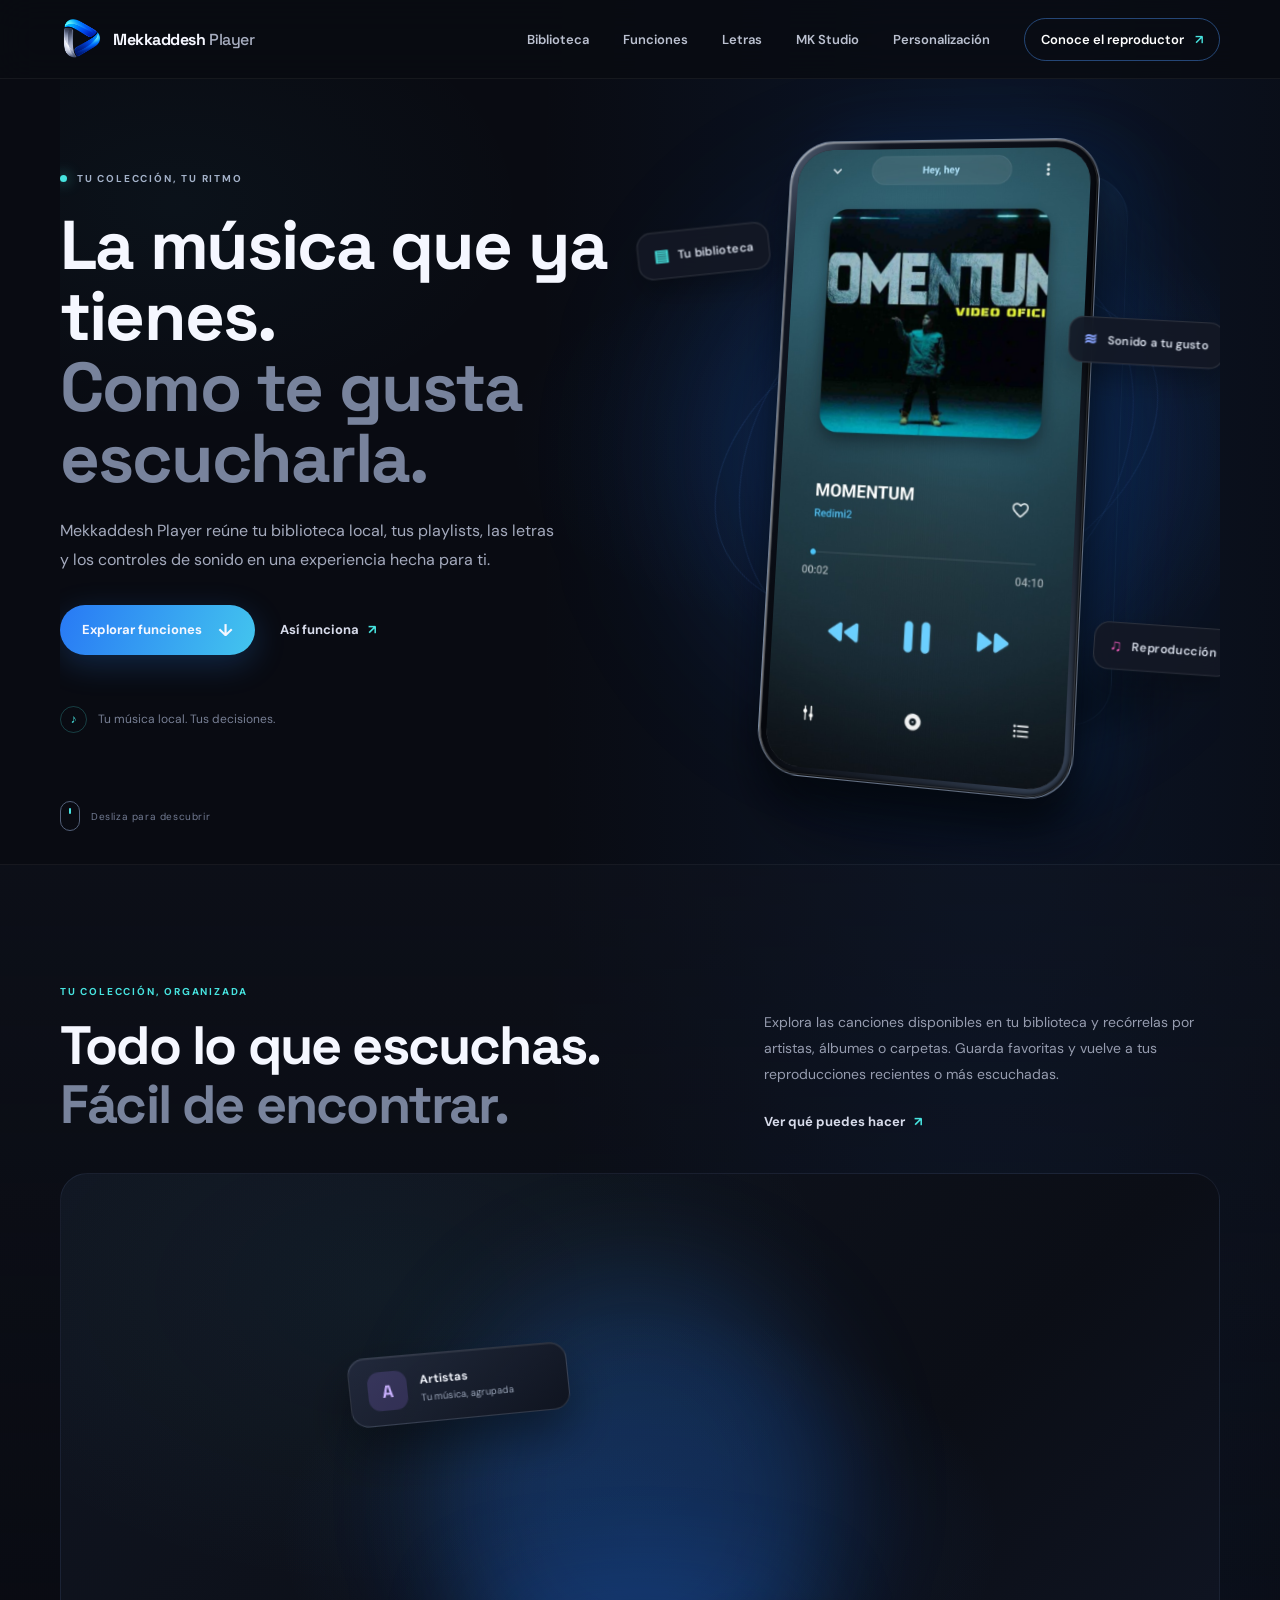
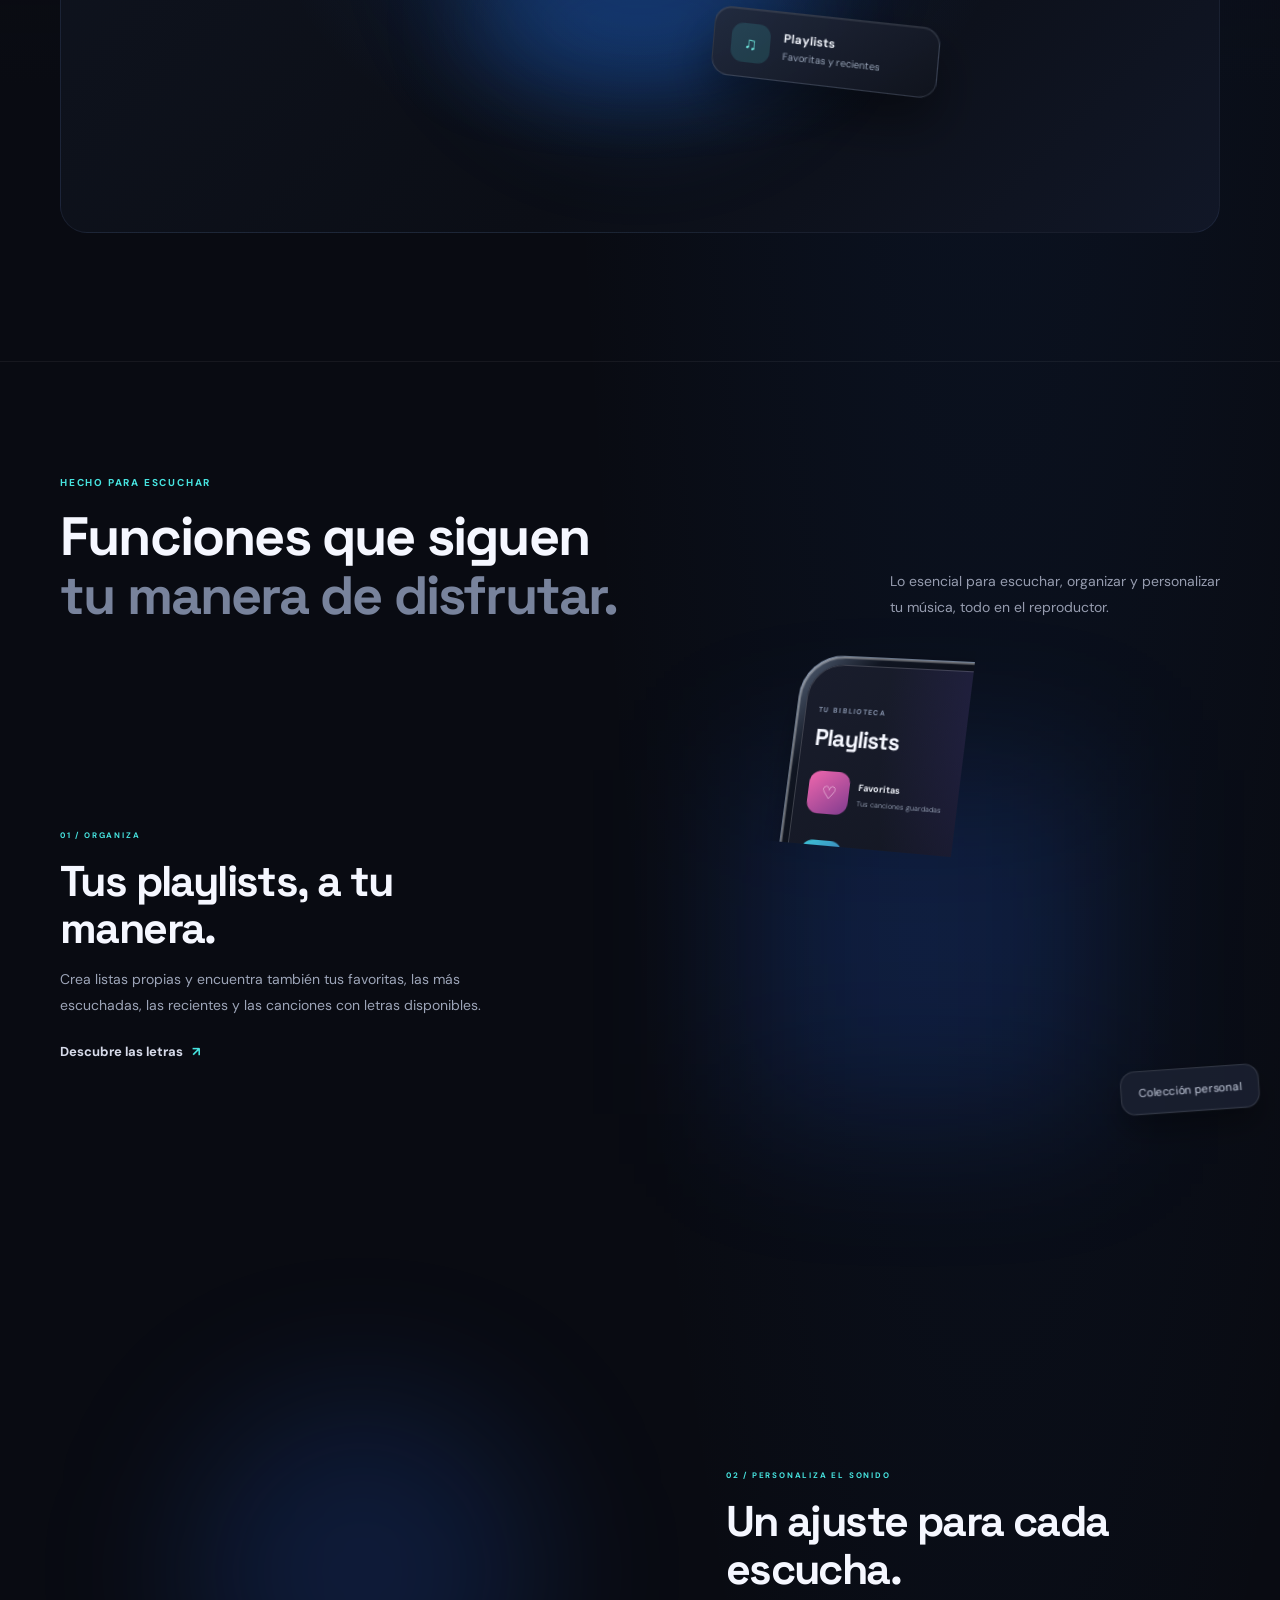
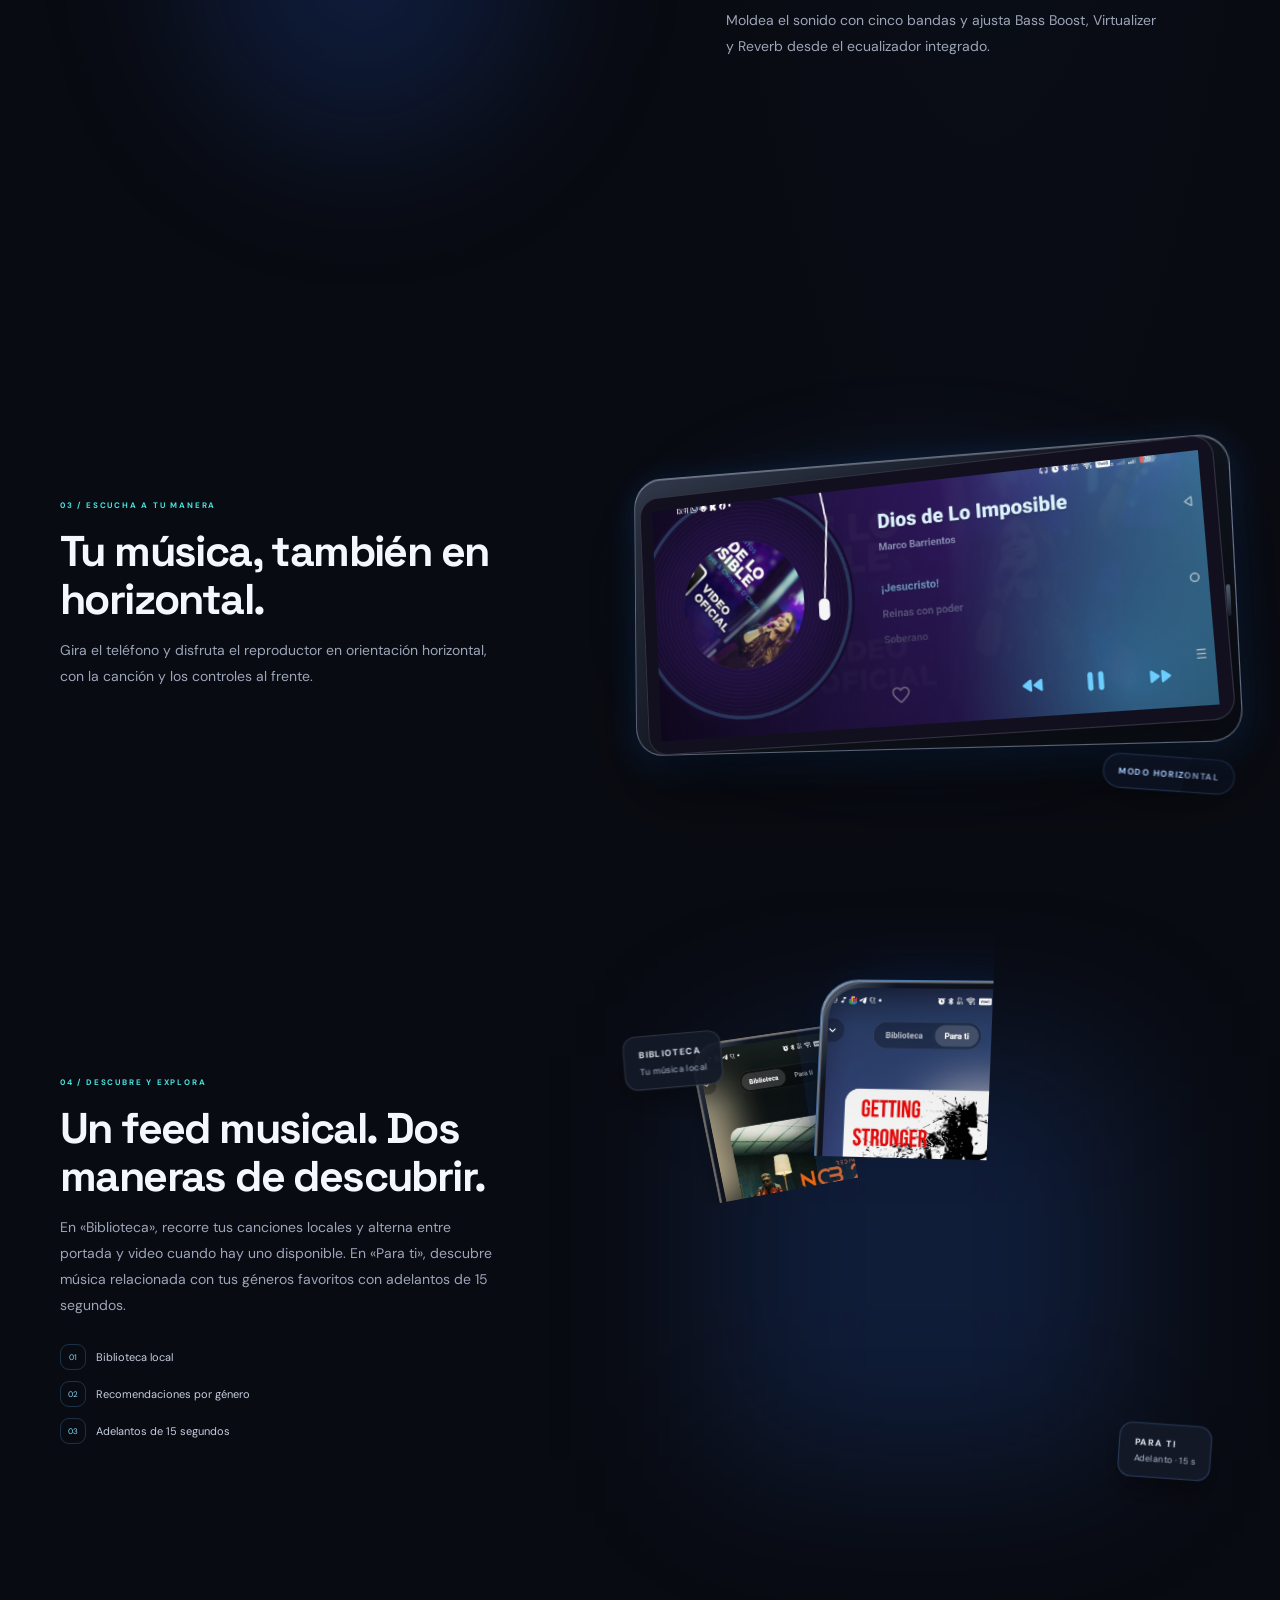
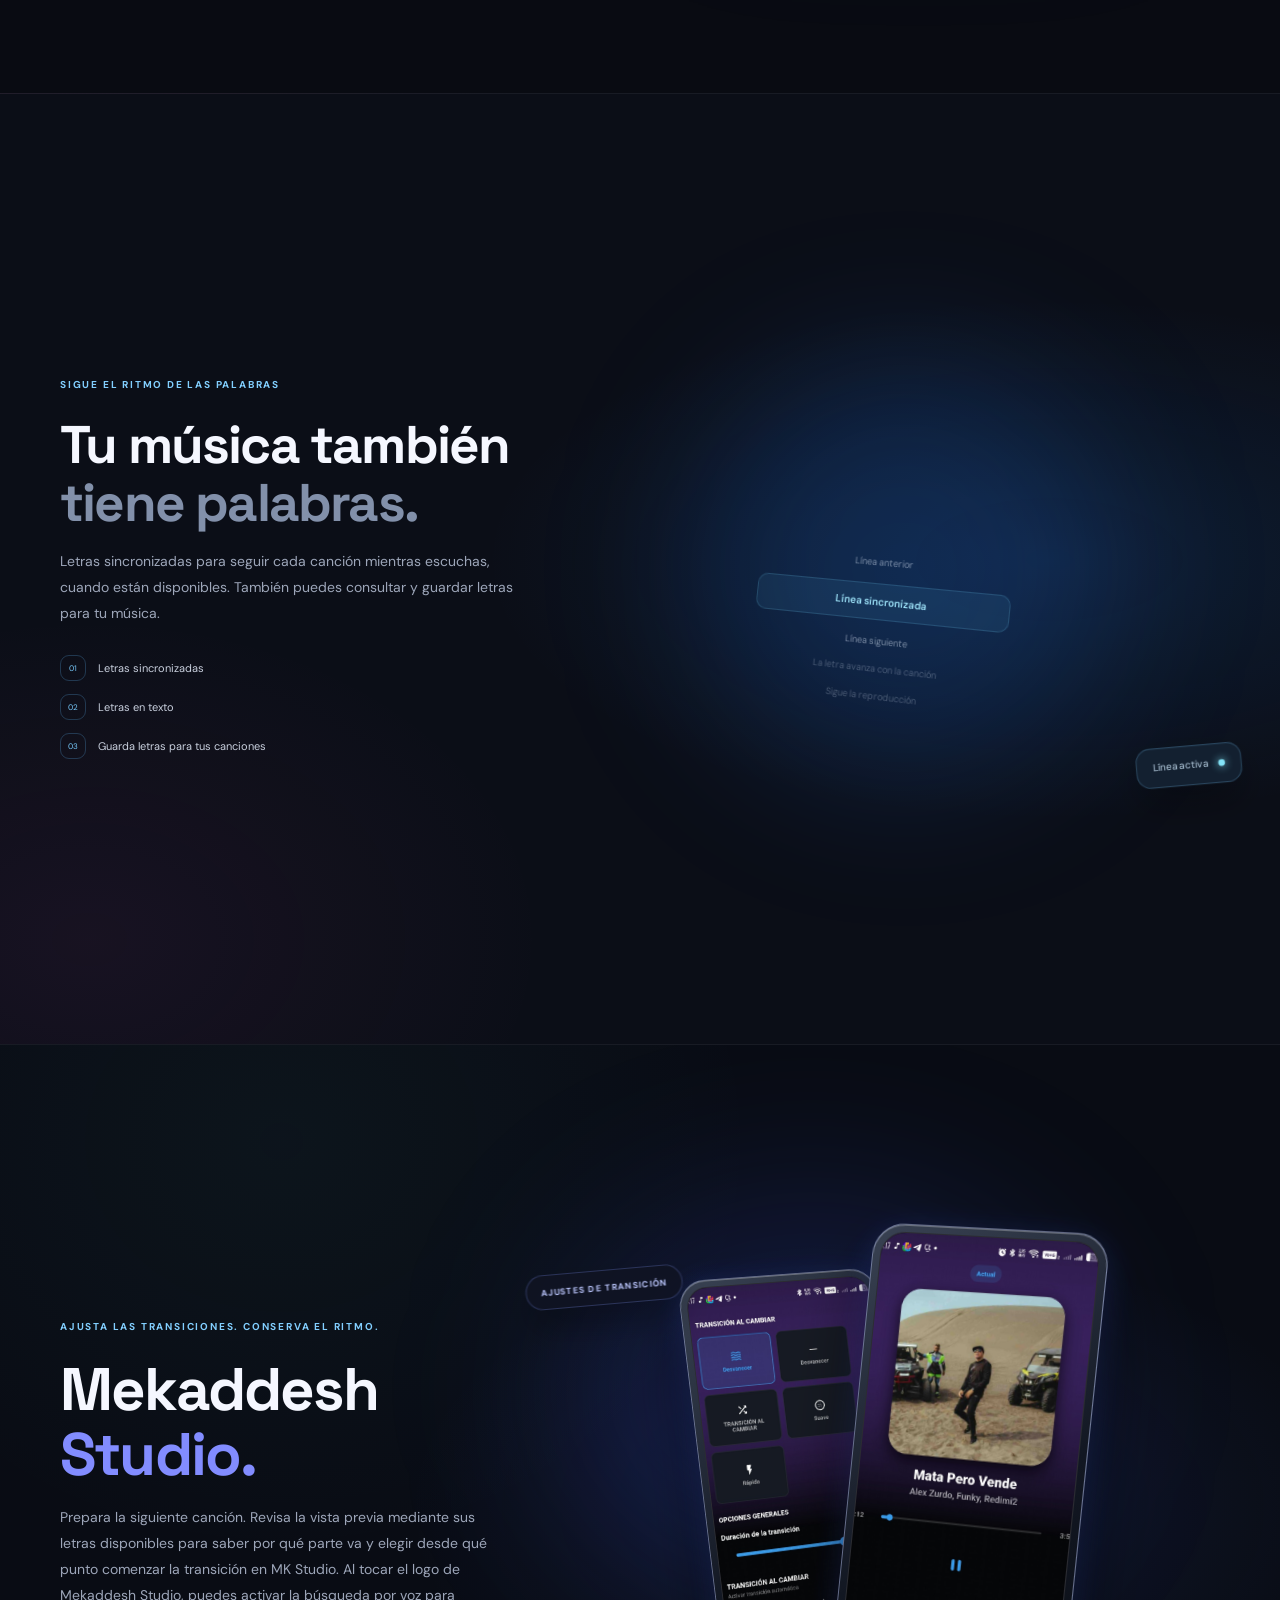
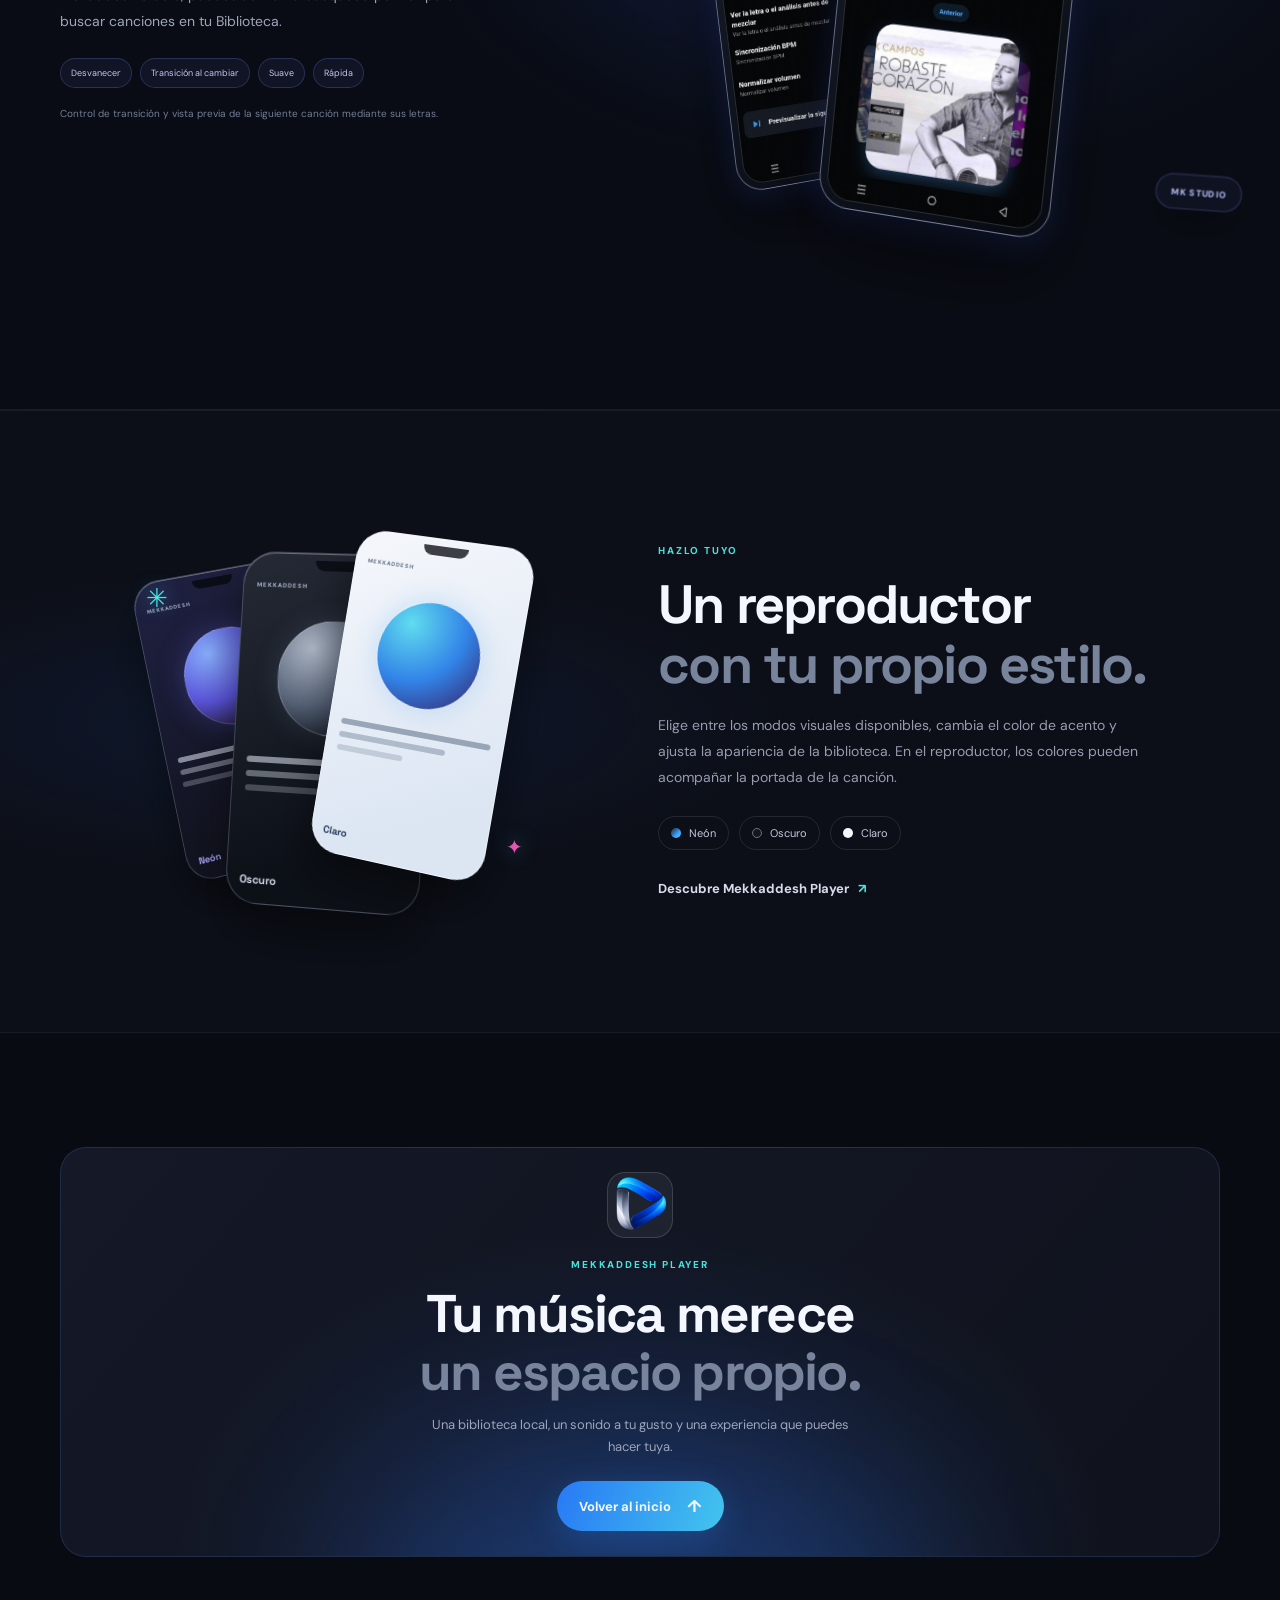
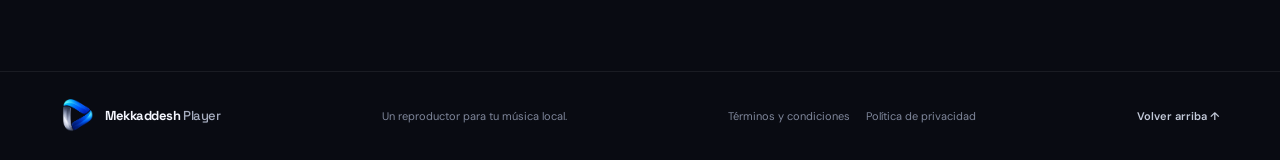
==== commit 4b8e4d4a: "Fix Studio details and 3D clipping Co-authored-by: Copilot <223556219+Copilot@users.noreply.github.c" ====
--- a/index.html
+++ b/index.html
@@ -350,13 +350,16 @@
             <p class="eyebrow">Ajusta las transiciones. Conserva el ritmo.</p>
             <h2>Mekaddesh<br><span>Studio.</span></h2>
             <p>
-              Prepara una canción para la siguiente, escucha la vista previa y
-              elige cómo pasar de un tema al otro desde MK Studio.
+              Prepara la siguiente canción. Revisa la vista previa mediante sus
+              letras disponibles para saber por qué parte va y elegir desde qué
+              punto comenzar la transición en MK Studio. Al tocar el logo de
+              Mekaddesh Studio, puedes activar la búsqueda por voz para buscar
+              canciones en tu Biblioteca.
             </p>
             <div class="studio-transitions">
               <span>Desvanecer</span><span>Transición al cambiar</span><span>Suave</span><span>Rápida</span>
             </div>
-            <p class="studio-footnote">Control de transición y preescucha para tu cola de reproducción.</p>
+            <p class="studio-footnote">Control de transición y vista previa de la siguiente canción mediante sus letras.</p>
           </div>
           <div class="studio-device-scene" data-reveal aria-label="Capturas reales de MK Studio: controles de transición y reproductor en dos teléfonos 3D">
             <span class="studio-glow"></span>
--- a/styles.css
+++ b/styles.css
@@ -775,6 +775,7 @@
 
 .features-section {
   padding: 114px 0 126px;
+  overflow-x: clip;
   border-top: 1px solid rgba(255, 255, 255, 0.055);
 }
 
@@ -1689,7 +1690,7 @@
   display: grid;
   min-height: 620px;
   place-items: center;
-  overflow: hidden;
+  overflow: visible;
   perspective: 1500px;
   transform-style: preserve-3d;
 }
@@ -1791,18 +1792,26 @@
 
 .discover-label-library {
   top: 108px;
-  left: 6px;
+  left: 36px;
   transform: translateZ(145px) rotateZ(-5deg);
 }
 
 .discover-label-for-you {
-  right: 3px;
+  right: 40px;
   bottom: 112px;
   border-color: rgba(105, 174, 255, 0.25);
   transform: translateZ(160px) rotateZ(4deg);
 }
 
 @media (max-width: 900px) {
+  .discover-label-library {
+    left: 27px;
+  }
+
+  .discover-label-for-you {
+    right: 28px;
+  }
+
   .discover-phone {
     width: 190px;
   }
@@ -1839,11 +1848,11 @@
   }
 
   .discover-label-library {
-    left: 1px;
+    left: 18px;
   }
 
   .discover-label-for-you {
-    right: 1px;
+    right: 27px;
   }
 }
 
@@ -1882,11 +1891,11 @@
 
   .discover-label-library {
     top: 94px;
-    left: 3px;
+    left: 32px;
   }
 
   .discover-label-for-you {
-    right: 2px;
+    right: 38px;
     bottom: 82px;
   }
 }
@@ -1909,12 +1918,13 @@
   }
 
   .discover-label-library {
-    left: 1px;
+    left: 26px;
   }
 
   .discover-label-for-you {
-    right: 1px;
-  }
+    right: 27px;
+  }
+
 }
 
 @media (max-width: 375px) {
@@ -1965,6 +1975,10 @@
 .device {
   position: relative;
   transform-style: preserve-3d;
+}
+
+.discover-device-scene .discover-phone {
+  position: absolute;
 }
 
 .phone-device {
@@ -4270,7 +4284,7 @@
   }
 
   .studio-label-player {
-    right: 0;
+    right: 10px;
     bottom: 10%;
   }
 }
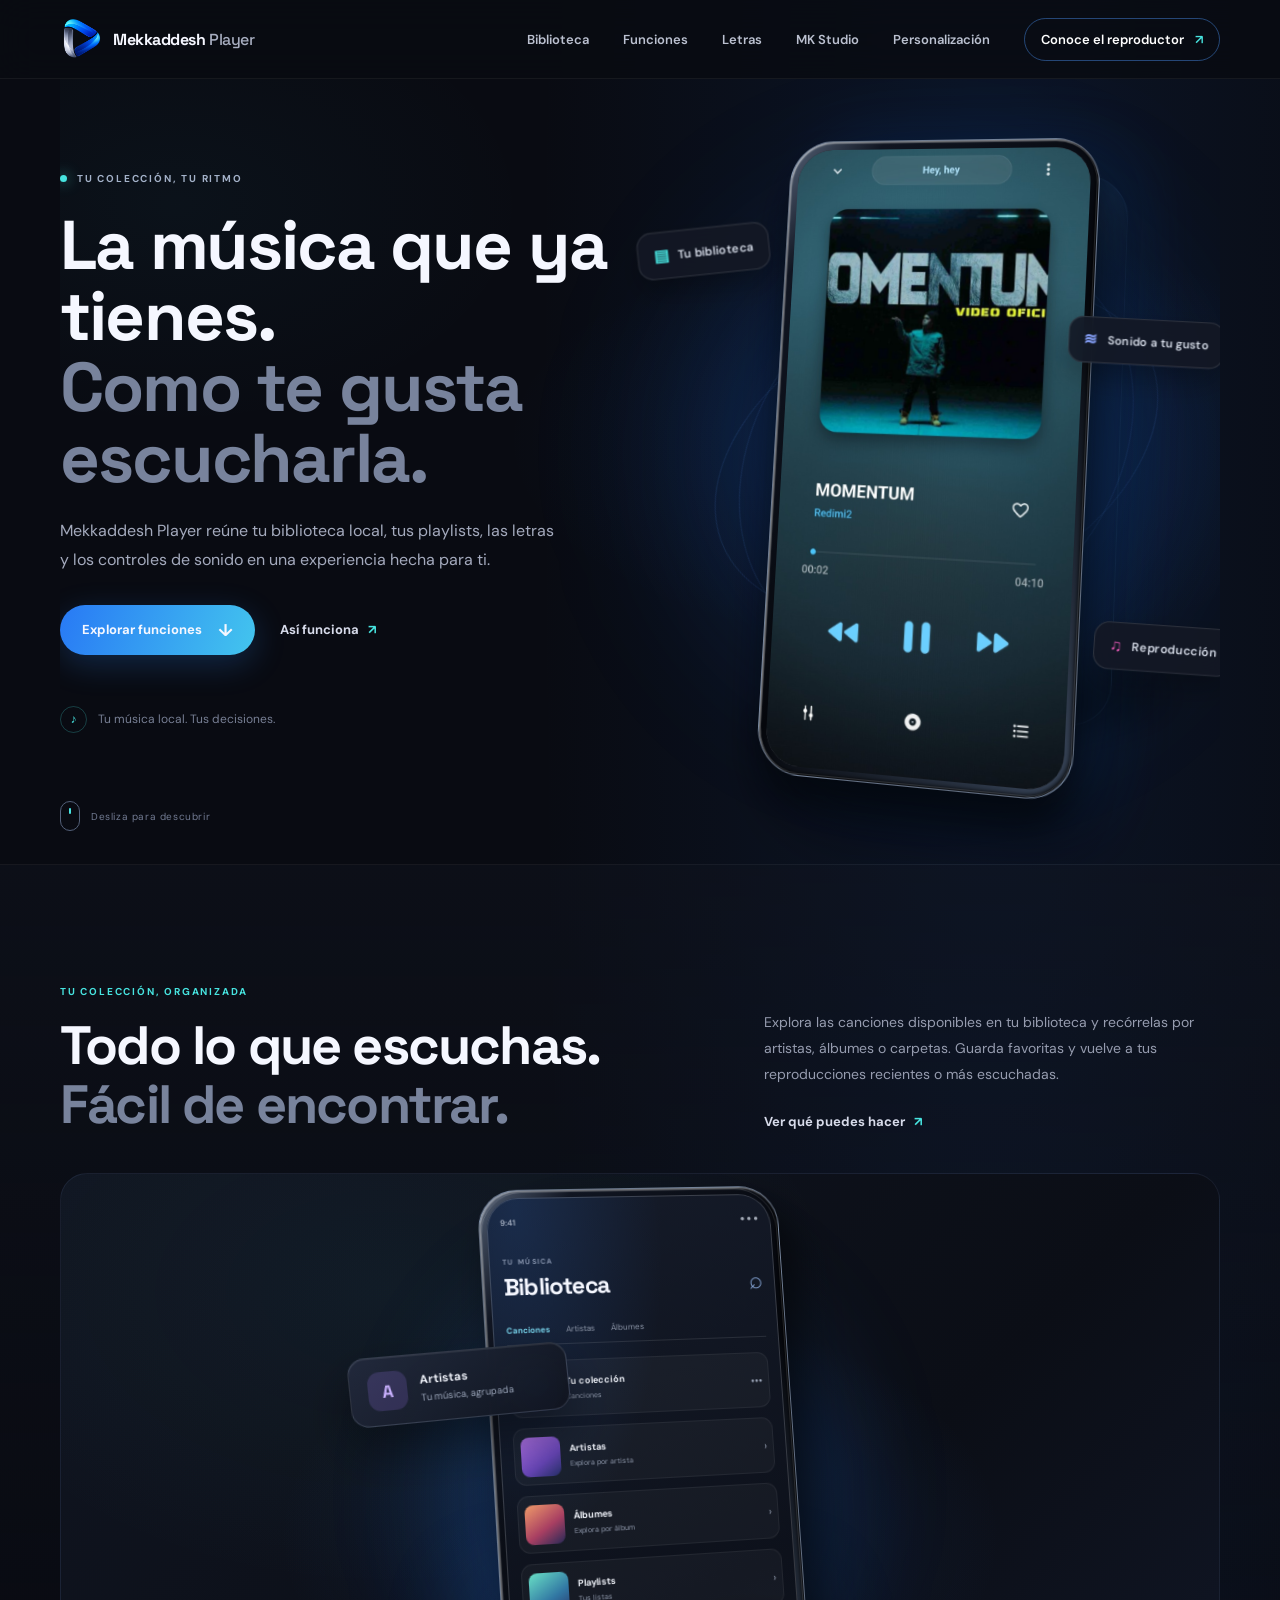
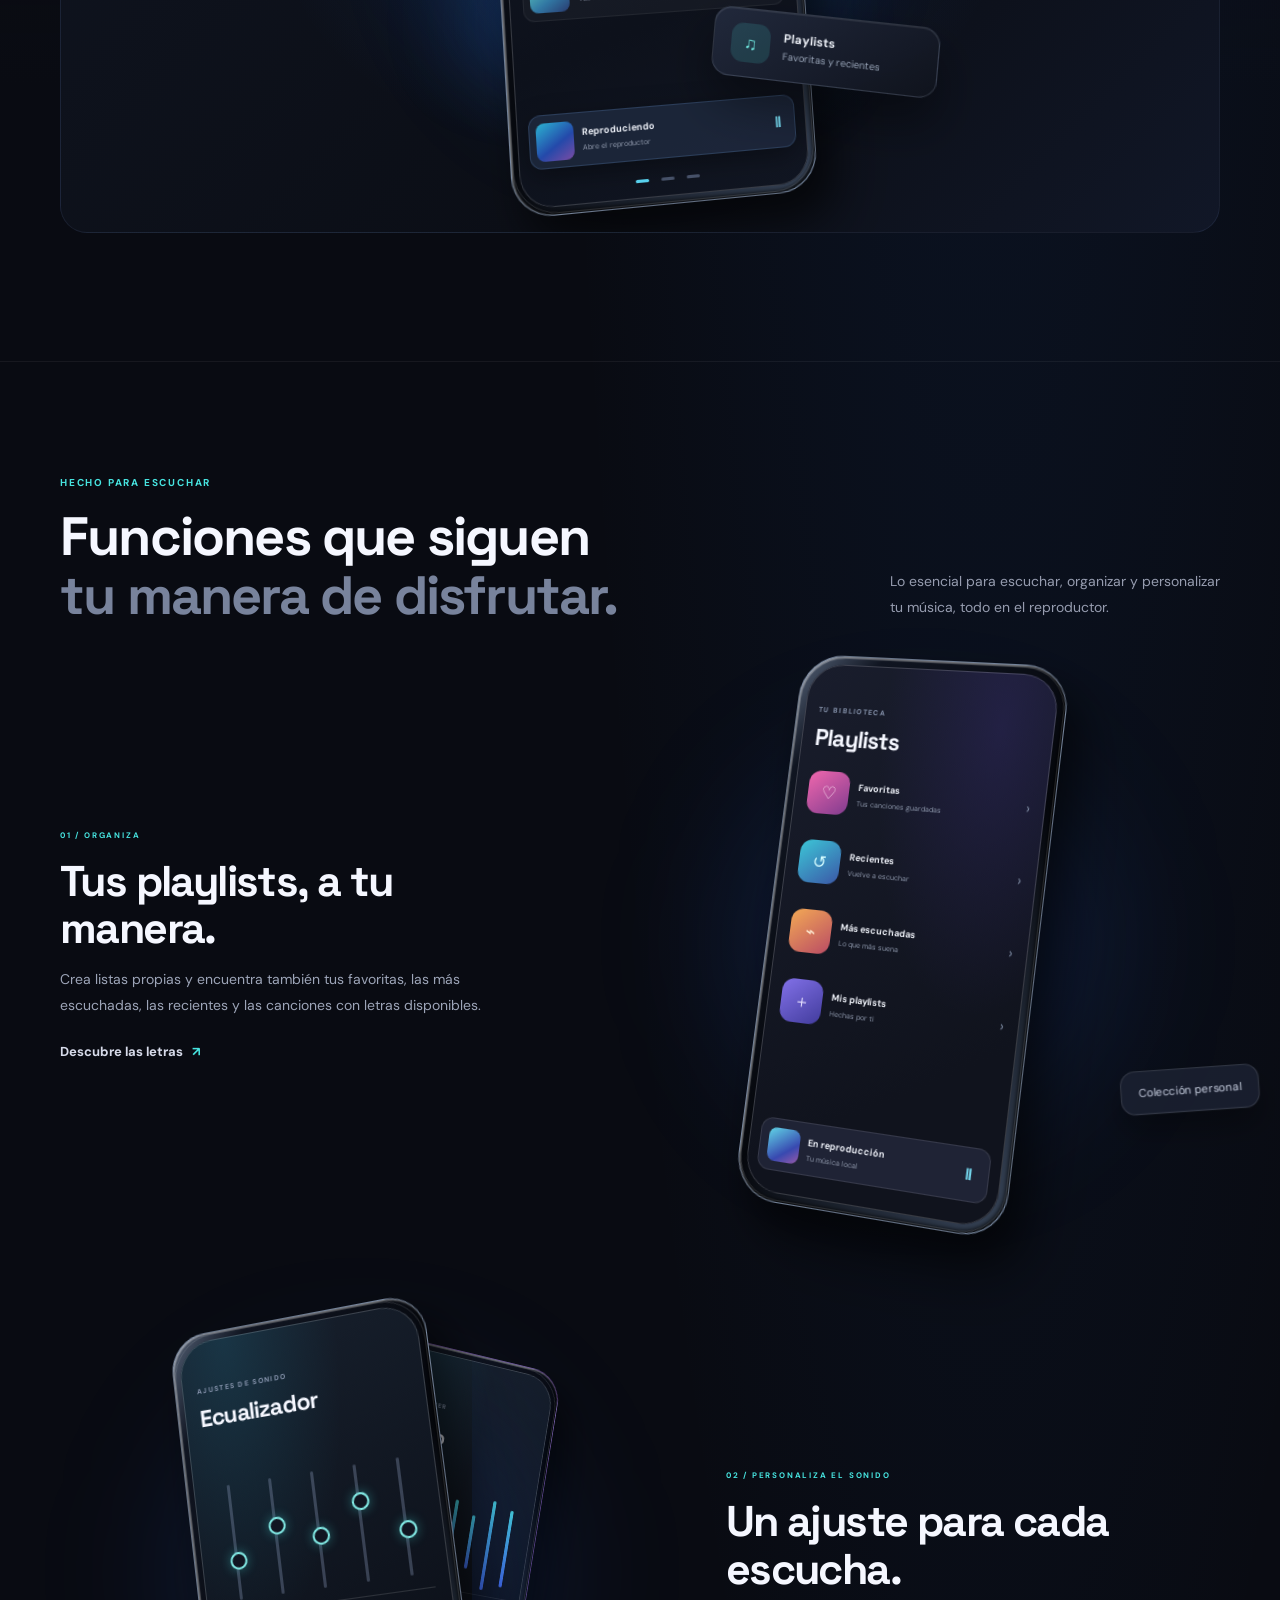
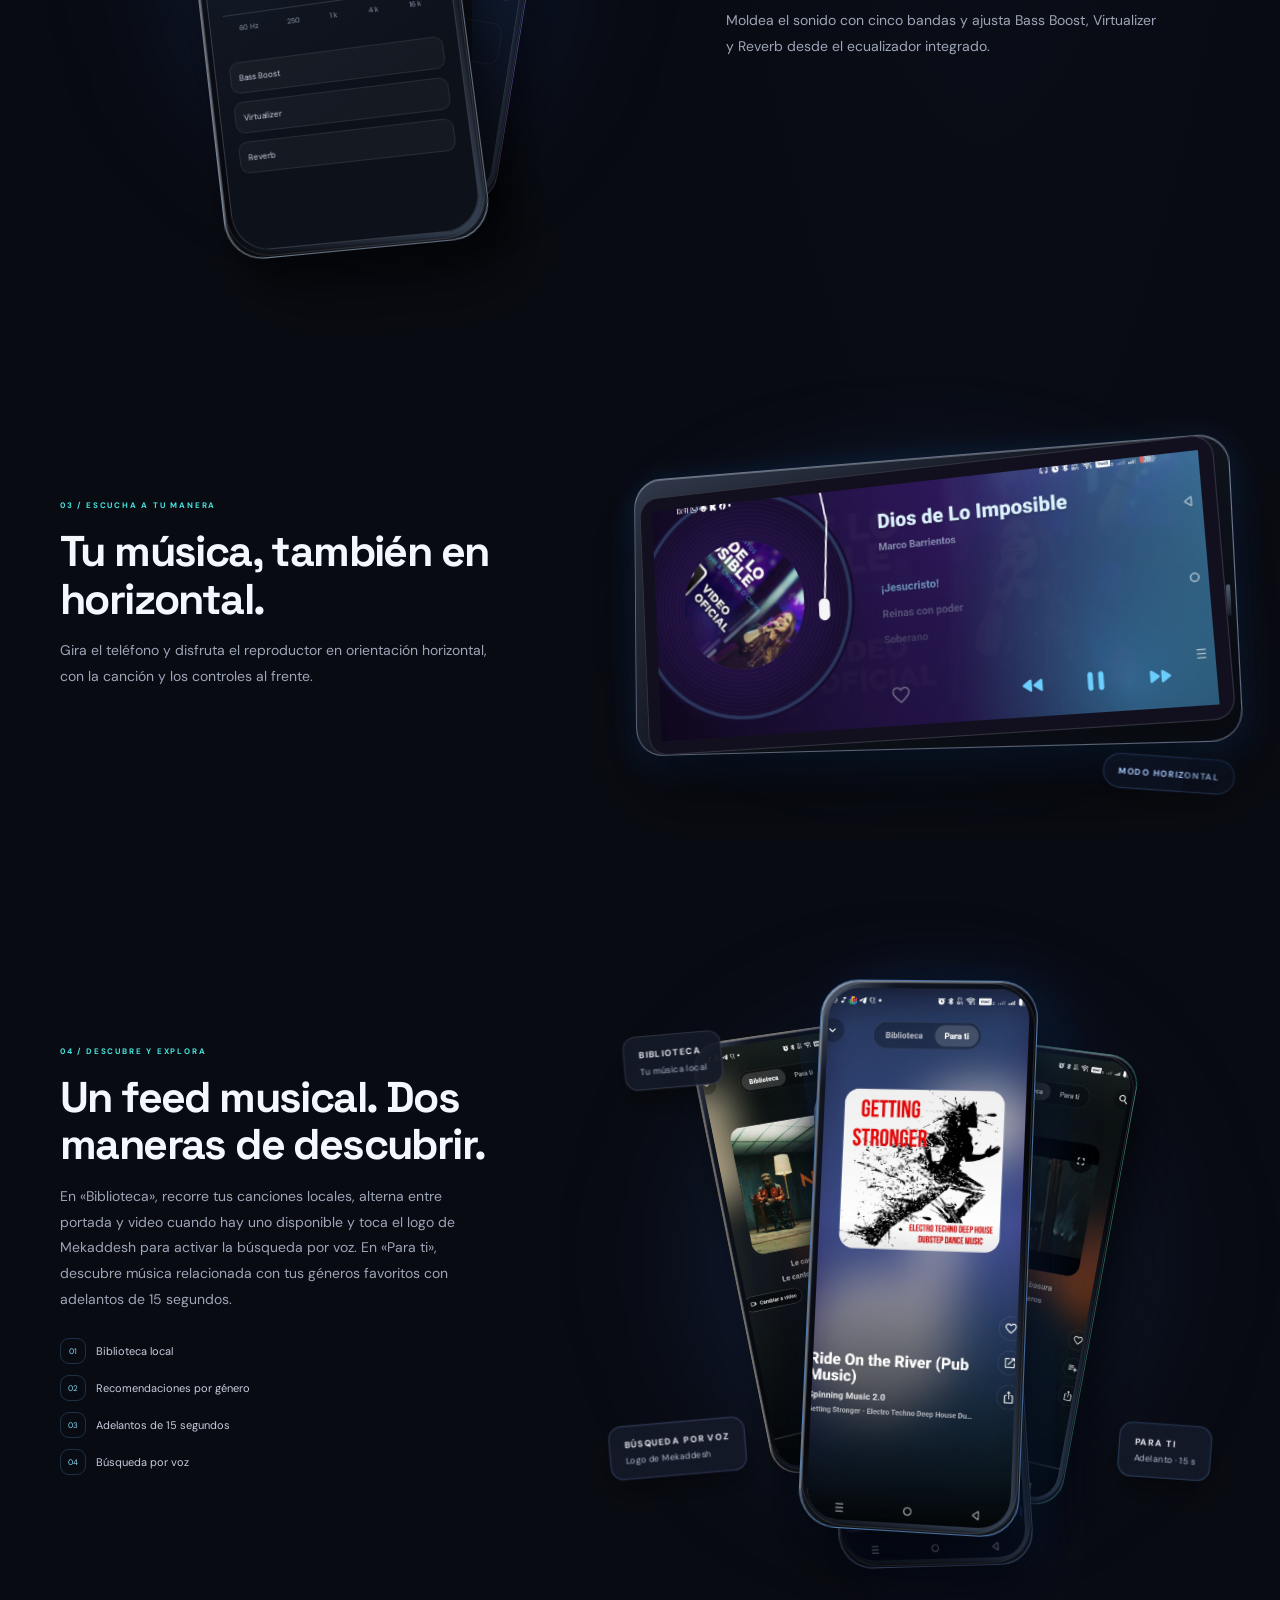
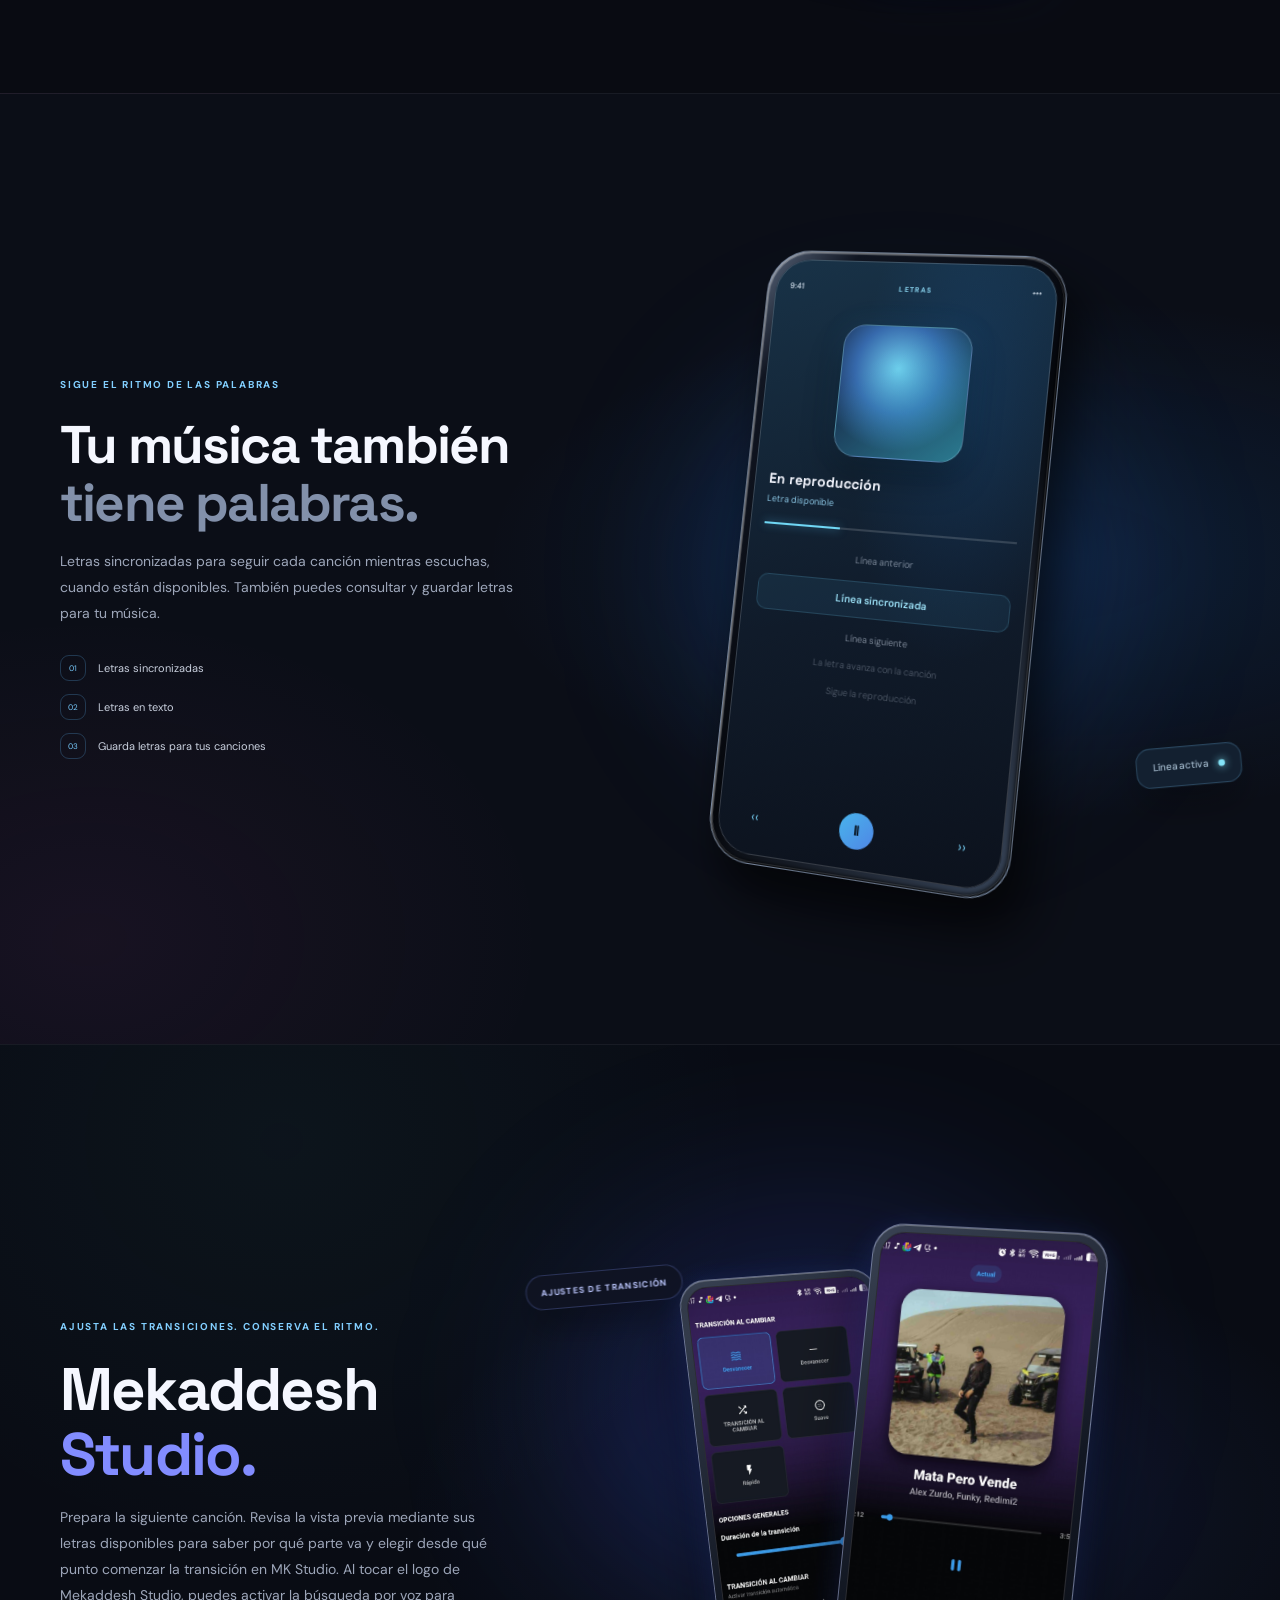
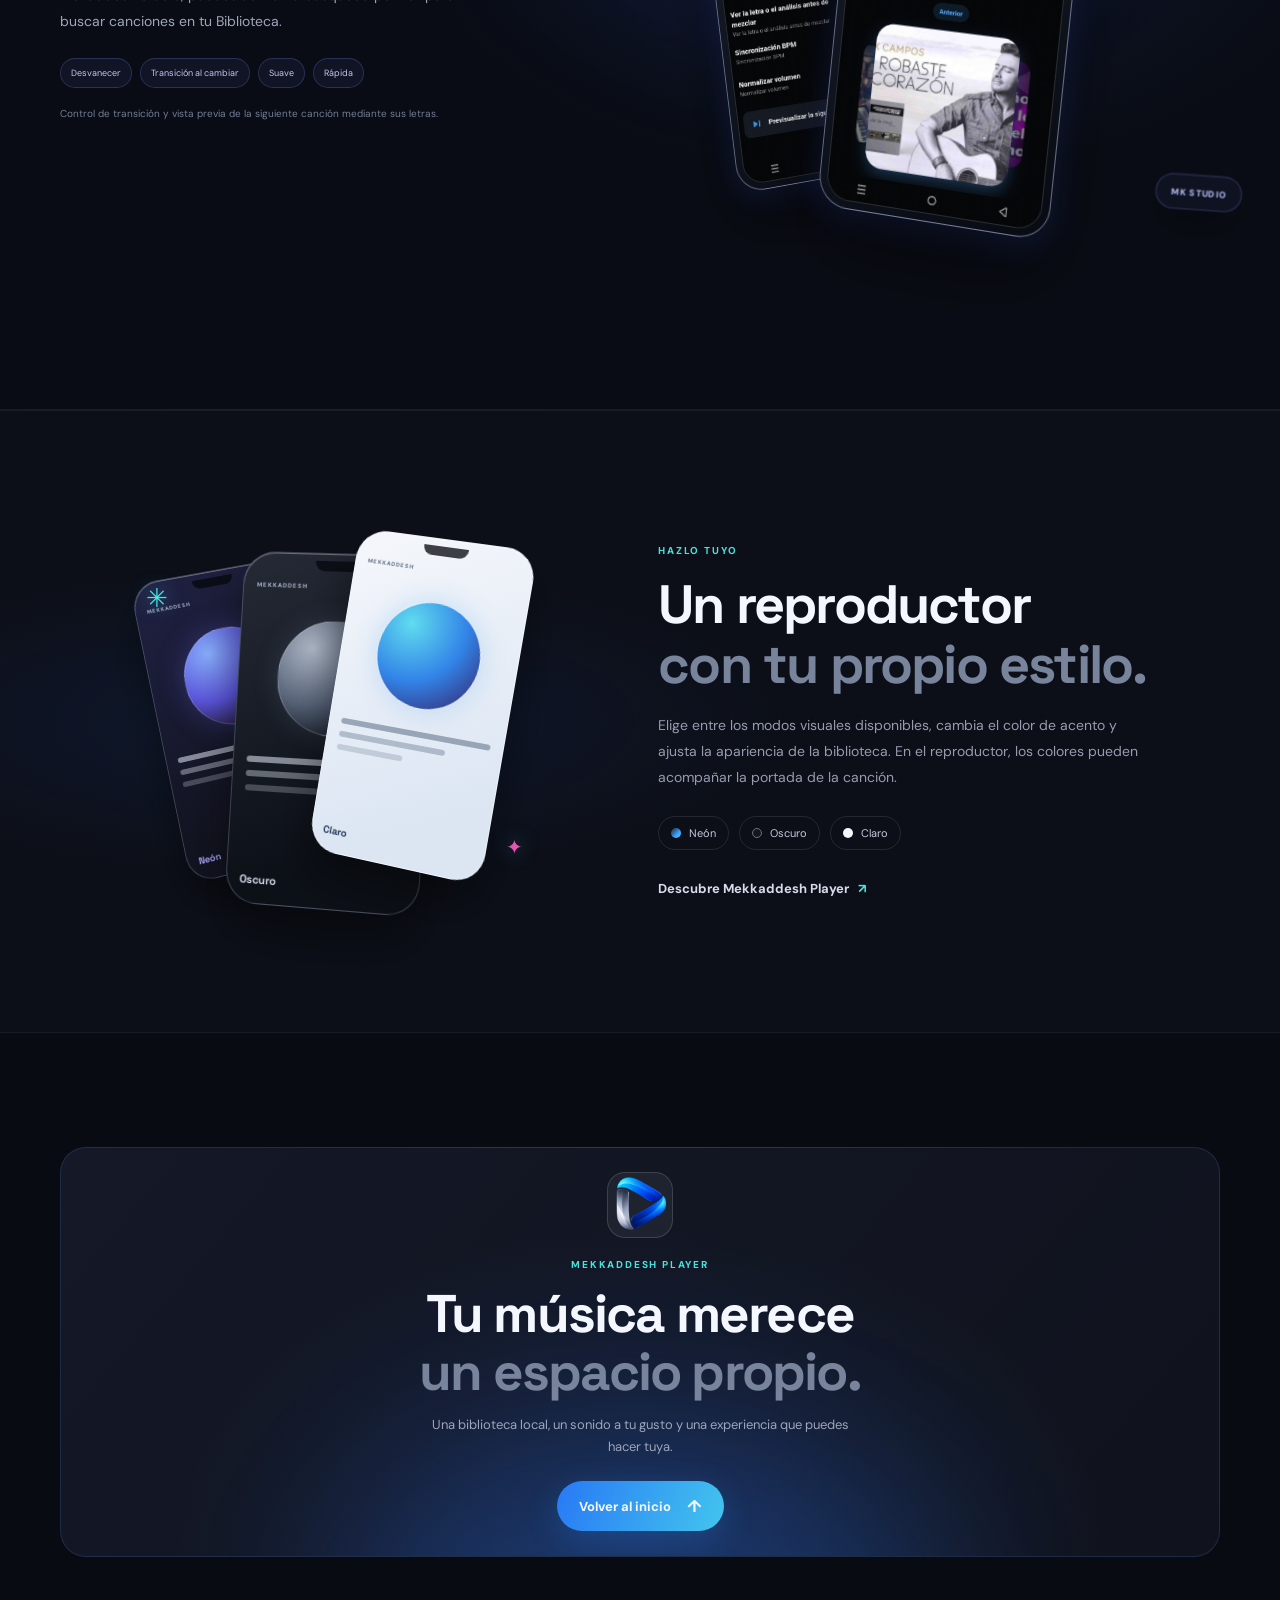
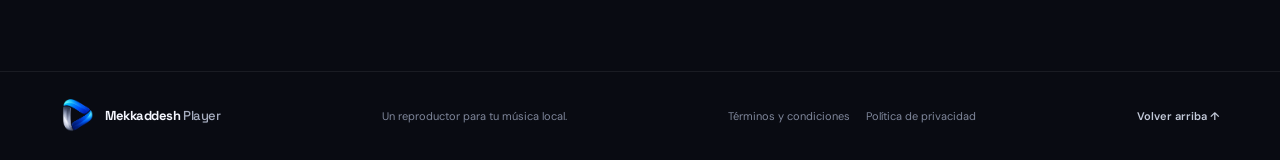
==== commit 9f57a818: "Add voice search feature to discovery section with 3D phone - Added fourth phone device showing libr" ====
--- a/index.html
+++ b/index.html
@@ -243,8 +243,9 @@
                 <span class="feature-number">04 / DESCUBRE Y EXPLORA</span>
                 <h3>Un feed musical. Dos maneras de descubrir.</h3>
                 <p>
-                  En «Biblioteca», recorre tus canciones locales y alterna entre
-                  portada y video cuando hay uno disponible. En «Para ti»,
+                  En «Biblioteca», recorre tus canciones locales, alterna entre
+                  portada y video cuando hay uno disponible y toca el logo de
+                  Mekaddesh para activar la búsqueda por voz. En «Para ti»,
                   descubre música relacionada con tus géneros favoritos con
                   adelantos de 15 segundos.
                 </p>
@@ -252,6 +253,7 @@
                   <span><i>01</i> Biblioteca local</span>
                   <span><i>02</i> Recomendaciones por género</span>
                   <span><i>03</i> Adelantos de 15 segundos</span>
+                  <span><i>04</i> Búsqueda por voz</span>
                 </div>
               </div>
               <div class="discover-device-scene" data-reveal aria-label="Capturas reales de los modos Para ti y Biblioteca de Mekkaddesh Player dentro de teléfonos 3D">
@@ -295,7 +297,21 @@
                     </div>
                   </div>
                 </div>
+                <div class="device discover-phone discover-voice-search">
+                  <div class="phone-frame">
+                    <div class="phone-screen">
+                      <img
+                        src="assets/library-voice-search.jpg"
+                        alt="Búsqueda por voz dentro de la Biblioteca de Mekaddesh Player"
+                        width="768"
+                        height="1413"
+                        loading="lazy"
+                      >
+                    </div>
+                  </div>
+                </div>
                 <span class="discover-float-label discover-label-library">BIBLIOTECA <i>Tu música local</i></span>
+                <span class="discover-float-label discover-label-voice">BÚSQUEDA POR VOZ <i>Logo de Mekaddesh</i></span>
                 <span class="discover-float-label discover-label-for-you">PARA TI <i>Adelanto · 15 s</i></span>
               </div>
             </article>
--- a/styles.css
+++ b/styles.css
@@ -1766,6 +1766,21 @@
     17px 5px 60px rgba(39, 119, 245, 0.2);
 }
 
+.discover-voice-search {
+  z-index: 4;
+  margin: 120px 0 0 5px;
+  transform: translateZ(30px) rotateY(-12deg) rotateX(2deg) rotateZ(-4deg) scale(0.93);
+}
+
+.discover-voice-search .phone-frame {
+  border-color: rgba(135, 164, 255, 0.42);
+  box-shadow:
+    inset 1px 1px 2px rgba(255, 255, 255, 0.48),
+    inset -2px -2px 4px rgba(0, 0, 0, 0.9),
+    0 20px 34px rgba(0, 0, 0, 0.45),
+    18px 26px 54px rgba(20, 41, 86, 0.28);
+}
+
 .discover-float-label {
   position: absolute;
   z-index: 4;
@@ -1803,9 +1818,21 @@
   transform: translateZ(160px) rotateZ(4deg);
 }
 
+.discover-label-voice {
+  left: 22px;
+  bottom: 112px;
+  border-color: rgba(143, 164, 255, 0.25);
+  transform: translateZ(140px) rotateZ(-5deg);
+}
+
 @media (max-width: 900px) {
   .discover-label-library {
     left: 27px;
+  }
+
+  .discover-label-voice {
+    left: 20px;
+    bottom: 100px;
   }
 
   .discover-label-for-you {
@@ -1851,6 +1878,11 @@
     left: 18px;
   }
 
+  .discover-label-voice {
+    left: 22px;
+    bottom: 95px;
+  }
+
   .discover-label-for-you {
     right: 27px;
   }
@@ -1894,6 +1926,11 @@
     left: 32px;
   }
 
+  .discover-label-voice {
+    left: 18px;
+    bottom: 86px;
+  }
+
   .discover-label-for-you {
     right: 38px;
     bottom: 82px;
@@ -1921,6 +1958,11 @@
     left: 26px;
   }
 
+  .discover-label-voice {
+    left: 12px;
+    bottom: 80px;
+  }
+
   .discover-label-for-you {
     right: 27px;
   }
@@ -1942,6 +1984,11 @@
 
   .discover-library-cover {
     margin-left: 135px;
+  }
+
+  .discover-label-voice {
+    left: 14px;
+    bottom: 75px;
   }
 
   .discover-float-label {
